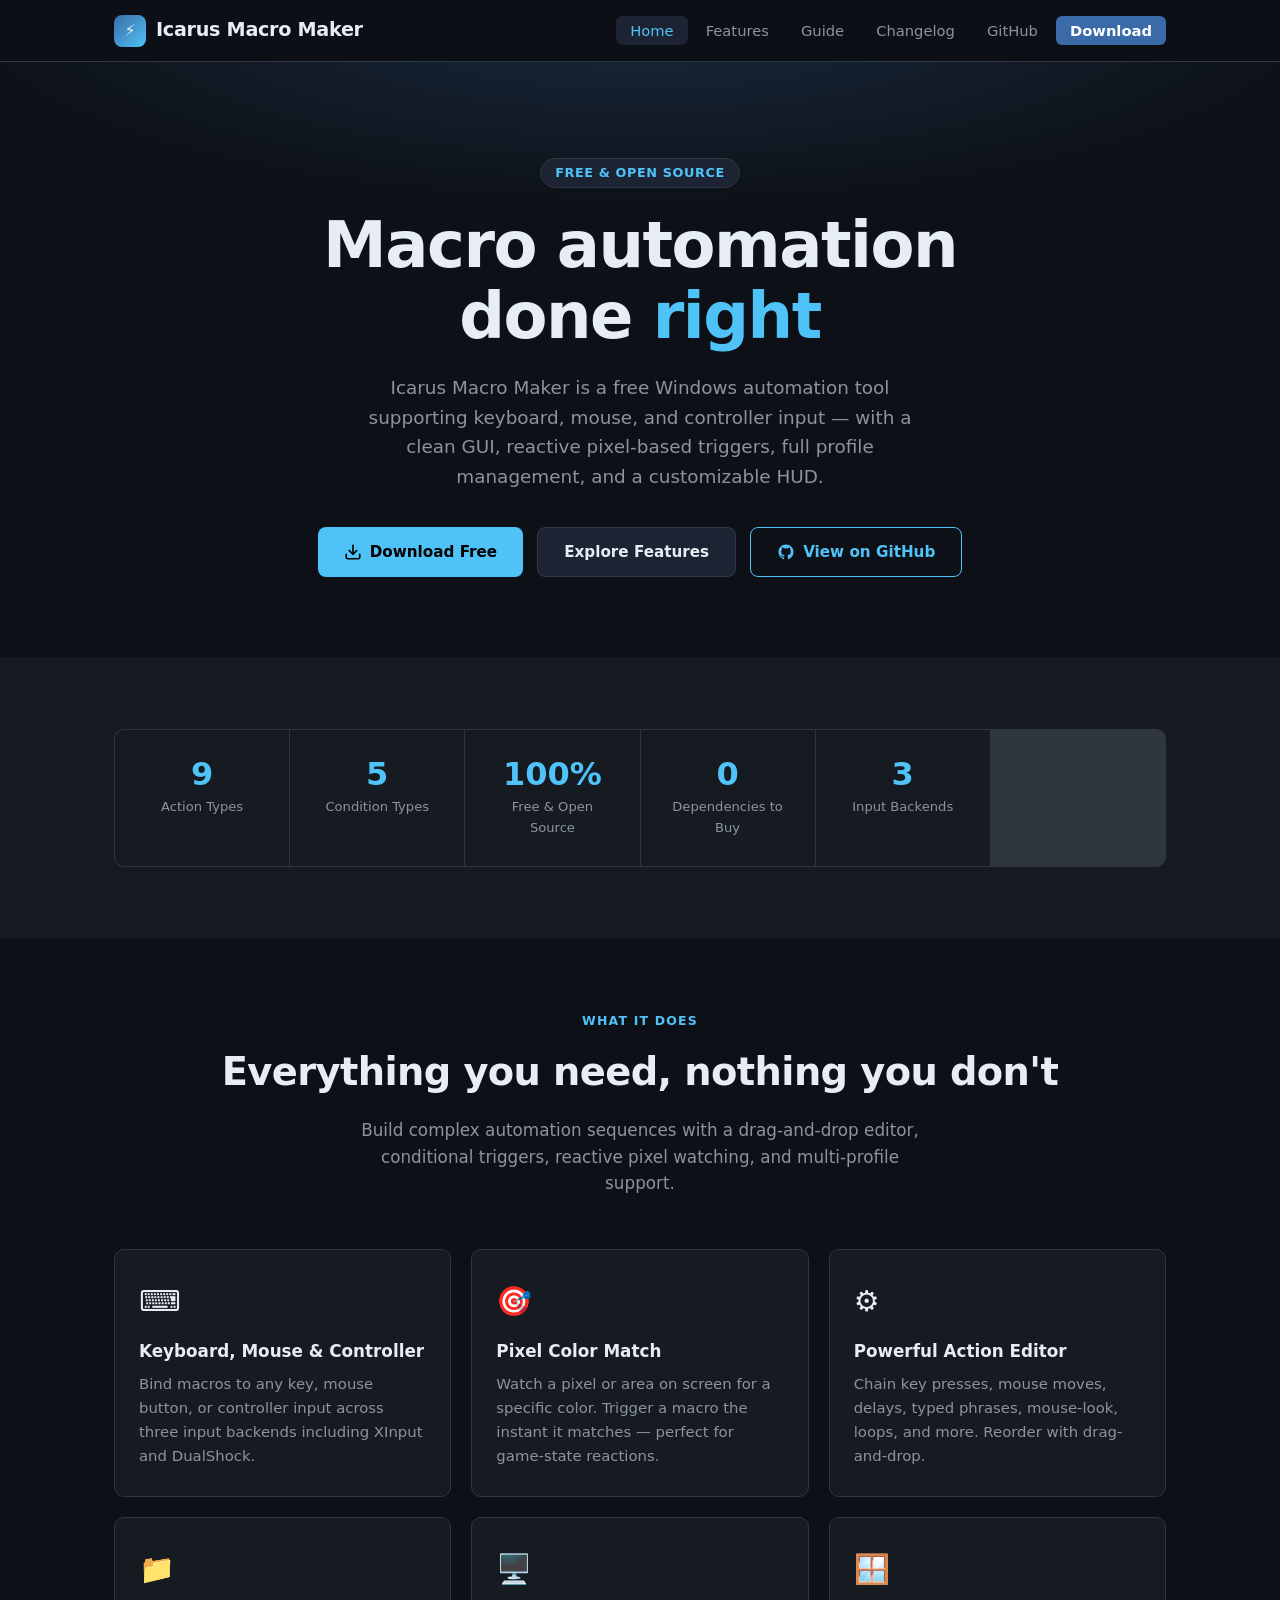
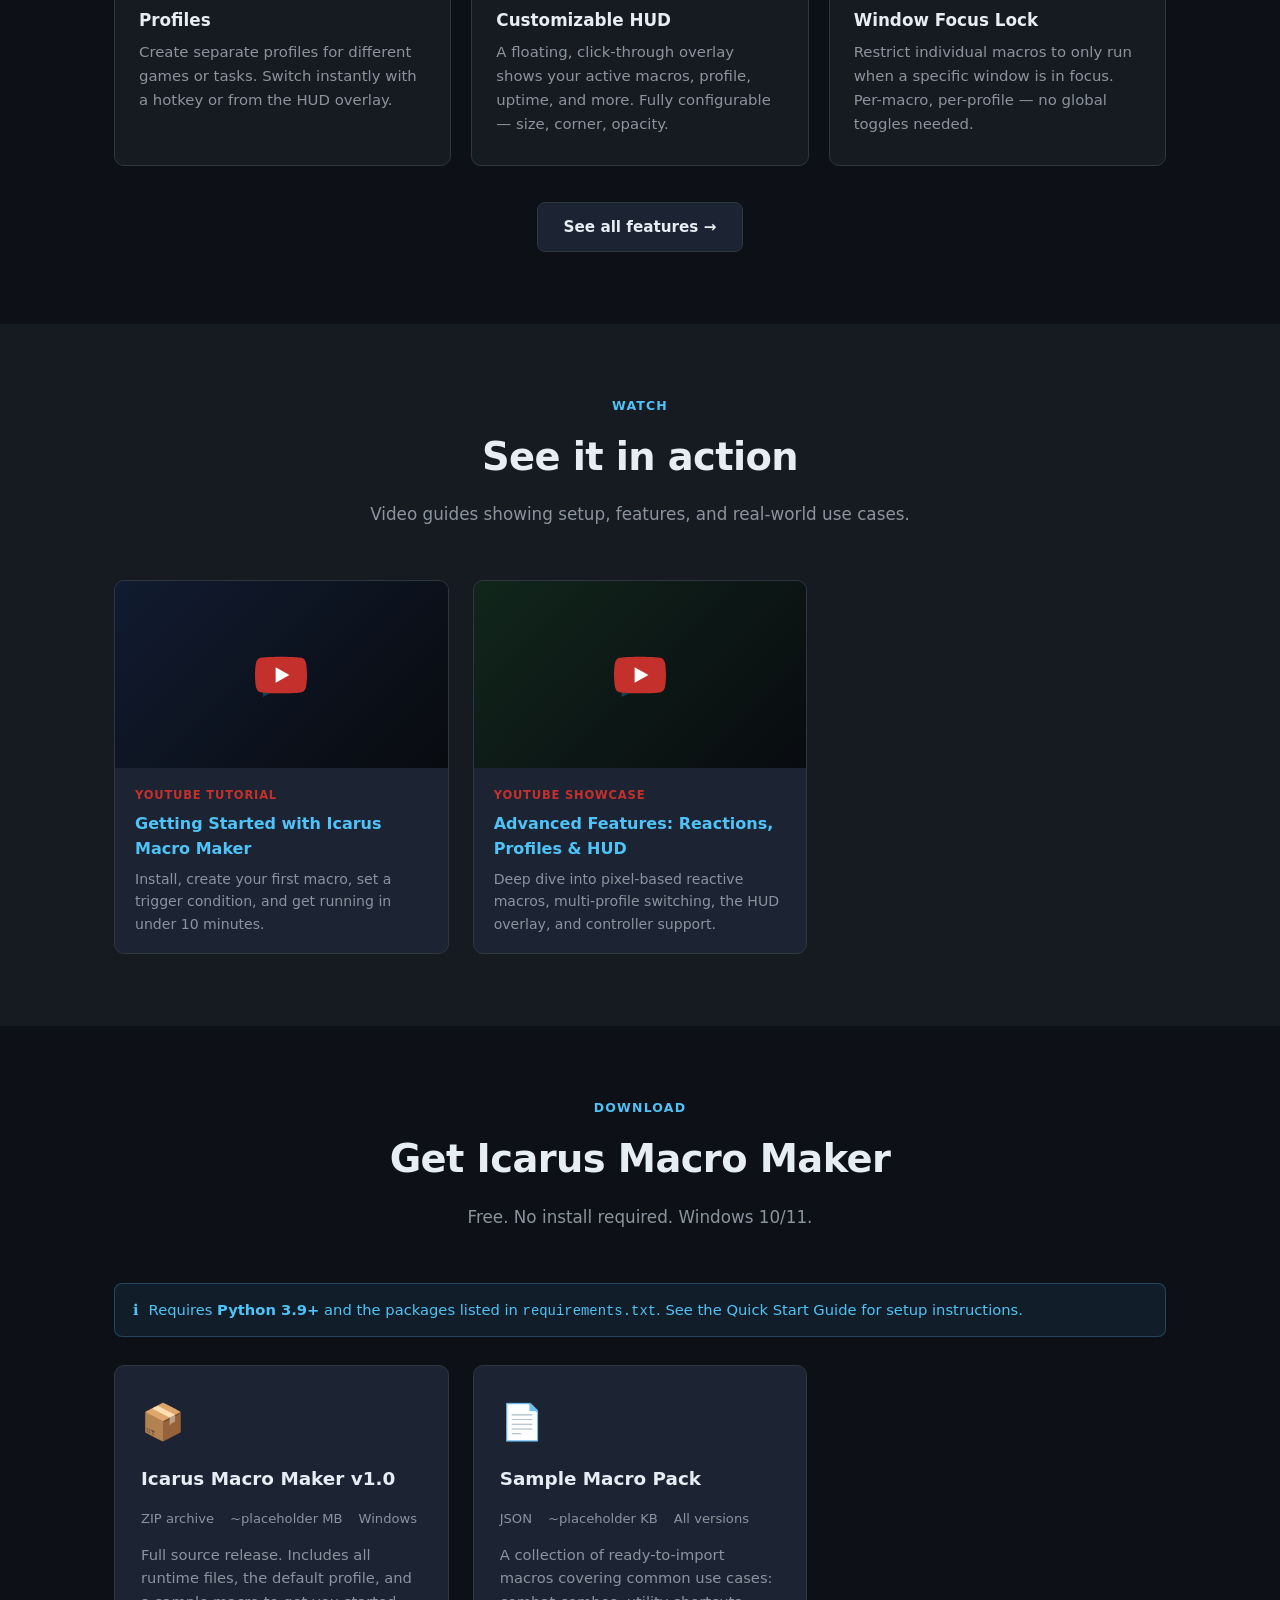
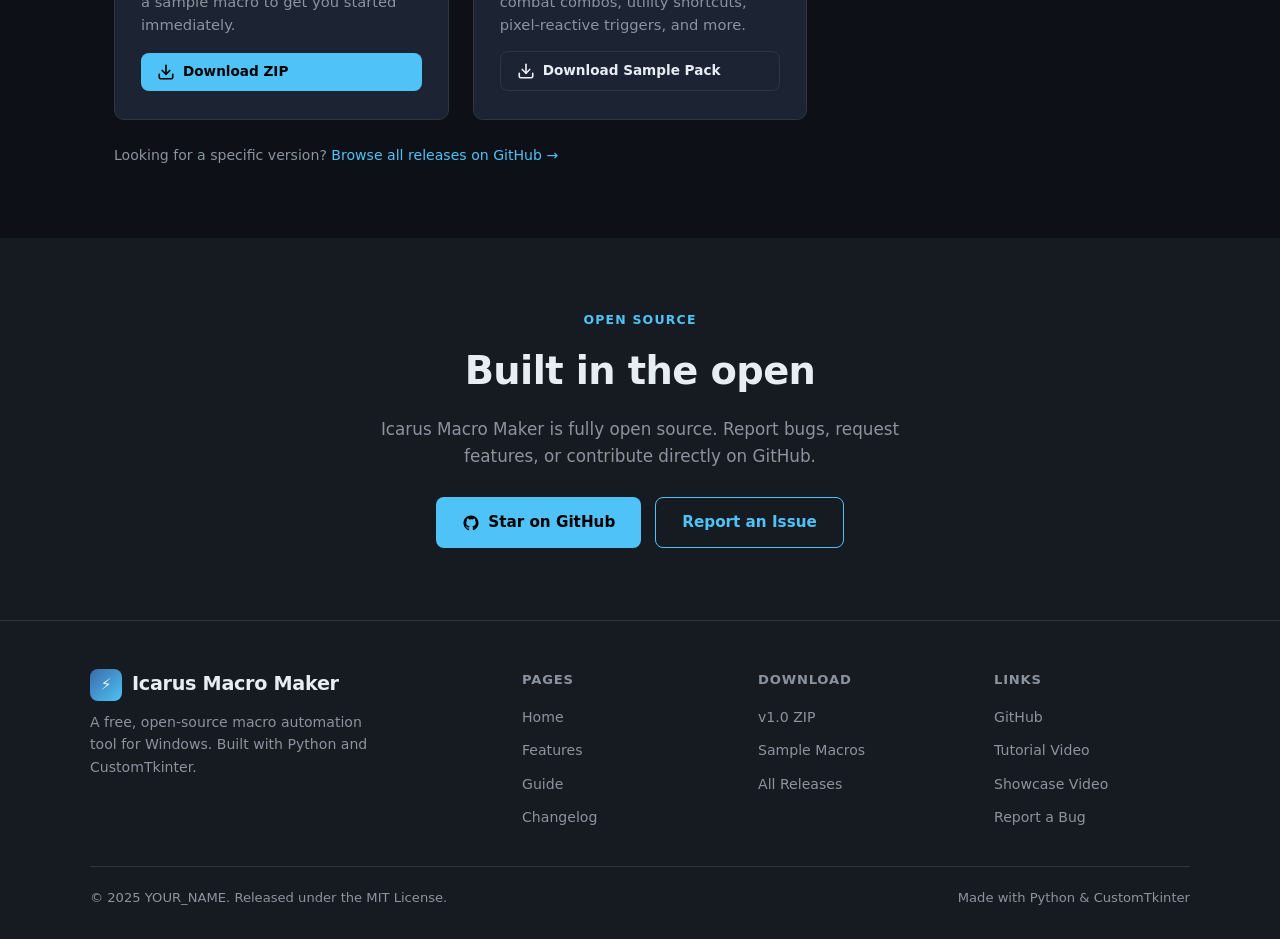
==== docs/index.html @ ae3ba270 "Add files via upload" ====
<!DOCTYPE html>
<html lang="en">
<head>
  <meta charset="UTF-8" />
  <meta name="viewport" content="width=device-width, initial-scale=1.0" />
  <meta name="description" content="Icarus Macro Maker – a powerful, free macro automation tool for keyboard, mouse, and controller input on Windows." />
  <title>Icarus Macro Maker</title>
  <link rel="stylesheet" href="css/style.css" />
  <link rel="icon" href="img/favicon.ico" type="image/x-icon" />
</head>
<body>

<!-- ── Navigation ─────────────────────────────────────────── -->
<nav class="nav" role="navigation" aria-label="Main navigation">
  <div class="nav__inner">
    <a href="index.html" class="nav__logo" aria-label="Icarus Macro Maker home">
      <div class="nav__logo-icon" aria-hidden="true">⚡</div>
      Icarus Macro Maker
    </a>
    <ul class="nav__links" role="list">
      <li><a href="index.html">Home</a></li>
      <li><a href="features.html">Features</a></li>
      <li><a href="guide.html">Guide</a></li>
      <li><a href="changelog.html">Changelog</a></li>
      <li><a href="https://github.com/YOUR_USERNAME/IcarusMacroMaker" target="_blank" rel="noopener">GitHub</a></li>
      <li><a href="#downloads" class="nav__cta">Download</a></li>
    </ul>
    <button class="nav__hamburger" aria-label="Toggle menu" aria-expanded="false">
      <span></span><span></span><span></span>
    </button>
  </div>
</nav>

<!-- ── Hero ───────────────────────────────────────────────── -->
<section class="hero" aria-labelledby="hero-title">
  <div class="container">
    <div class="hero__badge">Free &amp; Open Source</div>
    <h1 class="hero__title" id="hero-title">
      Macro automation<br>done <span>right</span>
    </h1>
    <p class="hero__sub">
      Icarus Macro Maker is a free Windows automation tool supporting keyboard,
      mouse, and controller input — with a clean GUI, reactive pixel-based
      triggers, full profile management, and a customizable HUD.
    </p>
    <div class="hero__actions">
      <a href="#downloads" class="btn btn-primary">
        <!-- download icon -->
        <svg viewBox="0 0 24 24" fill="none" stroke="currentColor" stroke-width="2.2" stroke-linecap="round" stroke-linejoin="round" aria-hidden="true"><path d="M21 15v4a2 2 0 01-2 2H5a2 2 0 01-2-2v-4"/><polyline points="7 10 12 15 17 10"/><line x1="12" y1="15" x2="12" y2="3"/></svg>
        Download Free
      </a>
      <a href="features.html" class="btn btn-secondary">Explore Features</a>
      <a href="https://github.com/YOUR_USERNAME/IcarusMacroMaker" target="_blank" rel="noopener" class="btn btn-outline">
        <!-- github icon -->
        <svg viewBox="0 0 24 24" fill="currentColor" aria-hidden="true"><path d="M12 2C6.477 2 2 6.484 2 12.017c0 4.425 2.865 8.18 6.839 9.504.5.092.682-.217.682-.483 0-.237-.008-.868-.013-1.703-2.782.605-3.369-1.343-3.369-1.343-.454-1.158-1.11-1.466-1.11-1.466-.908-.62.069-.608.069-.608 1.003.07 1.531 1.032 1.531 1.032.892 1.53 2.341 1.088 2.91.832.092-.647.35-1.088.636-1.338-2.22-.253-4.555-1.113-4.555-4.951 0-1.093.39-1.988 1.029-2.688-.103-.253-.446-1.272.098-2.65 0 0 .84-.27 2.75 1.026A9.564 9.564 0 0112 6.844a9.59 9.59 0 012.504.337c1.909-1.296 2.747-1.027 2.747-1.027.546 1.379.202 2.398.1 2.651.64.7 1.028 1.595 1.028 2.688 0 3.848-2.339 4.695-4.566 4.943.359.309.678.92.678 1.855 0 1.338-.012 2.419-.012 2.747 0 .268.18.58.688.482A10.019 10.019 0 0022 12.017C22 6.484 17.522 2 12 2z"/></svg>
        View on GitHub
      </a>
    </div>
  </div>
</section>

<!-- ── Stats bar ───────────────────────────────────────────── -->
<div class="section section--alt" aria-label="Project stats">
  <div class="container">
    <div class="stats">
      <div class="stat">
        <div class="stat__num" data-count="9" data-suffix="">9</div>
        <div class="stat__label">Action Types</div>
      </div>
      <div class="stat">
        <div class="stat__num" data-count="5" data-suffix="">5</div>
        <div class="stat__label">Condition Types</div>
      </div>
      <div class="stat">
        <div class="stat__num" data-count="100" data-suffix="%">100%</div>
        <div class="stat__label">Free &amp; Open Source</div>
      </div>
      <div class="stat">
        <div class="stat__num" data-count="0" data-suffix="">0</div>
        <div class="stat__label">Dependencies to Buy</div>
      </div>
      <div class="stat">
        <div class="stat__num" data-count="3" data-suffix="">3</div>
        <div class="stat__label">Input Backends</div>
      </div>
    </div>
  </div>
</div>

<!-- ── Feature highlights ──────────────────────────────────── -->
<section class="section" aria-labelledby="features-title">
  <div class="container">
    <div class="section__header">
      <p class="section__eyebrow">What it does</p>
      <h2 class="section__title" id="features-title">Everything you need, nothing you don't</h2>
      <p class="section__desc">
        Build complex automation sequences with a drag-and-drop editor, conditional
        triggers, reactive pixel watching, and multi-profile support.
      </p>
    </div>
    <div class="cards">
      <div class="card">
        <div class="card__icon" aria-hidden="true">⌨️</div>
        <h3 class="card__title">Keyboard, Mouse &amp; Controller</h3>
        <p class="card__body">Bind macros to any key, mouse button, or controller input across three input backends including XInput and DualShock.</p>
      </div>
      <div class="card">
        <div class="card__icon" aria-hidden="true">🎯</div>
        <h3 class="card__title">Pixel Color Match</h3>
        <p class="card__body">Watch a pixel or area on screen for a specific color. Trigger a macro the instant it matches — perfect for game-state reactions.</p>
      </div>
      <div class="card">
        <div class="card__icon" aria-hidden="true">⚙️</div>
        <h3 class="card__title">Powerful Action Editor</h3>
        <p class="card__body">Chain key presses, mouse moves, delays, typed phrases, mouse-look, loops, and more. Reorder with drag-and-drop.</p>
      </div>
      <div class="card">
        <div class="card__icon" aria-hidden="true">📁</div>
        <h3 class="card__title">Profiles</h3>
        <p class="card__body">Create separate profiles for different games or tasks. Switch instantly with a hotkey or from the HUD overlay.</p>
      </div>
      <div class="card">
        <div class="card__icon" aria-hidden="true">🖥️</div>
        <h3 class="card__title">Customizable HUD</h3>
        <p class="card__body">A floating, click-through overlay shows your active macros, profile, uptime, and more. Fully configurable — size, corner, opacity.</p>
      </div>
      <div class="card">
        <div class="card__icon" aria-hidden="true">🪟</div>
        <h3 class="card__title">Window Focus Lock</h3>
        <p class="card__body">Restrict individual macros to only run when a specific window is in focus. Per-macro, per-profile — no global toggles needed.</p>
      </div>
    </div>
    <div style="text-align:center;margin-top:36px;">
      <a href="features.html" class="btn btn-secondary">See all features →</a>
    </div>
  </div>
</section>

<!-- ── YouTube section ─────────────────────────────────────── -->
<section class="section section--alt" aria-labelledby="videos-title">
  <div class="container">
    <div class="section__header">
      <p class="section__eyebrow">Watch</p>
      <h2 class="section__title" id="videos-title">See it in action</h2>
      <p class="section__desc">Video guides showing setup, features, and real-world use cases.</p>
    </div>
    <div class="yt-grid">

      <!-- Video 1 -->
      <a href="https://www.youtube.com/watch?v=PLACEHOLDER_VIDEO_1" target="_blank" rel="noopener" class="yt-card" aria-label="Watch: Getting Started with Icarus Macro Maker on YouTube">
        <div class="yt-card__thumb">
          <!-- Replace with real thumbnail: img/yt-thumb-1.jpg -->
          <div style="width:100%;height:100%;background:linear-gradient(135deg,#1a2a4a,#0d1117);display:flex;align-items:center;justify-content:center;">
            <span style="font-size:3rem;opacity:0.4" aria-hidden="true">▶</span>
          </div>
          <div class="yt-card__play" aria-hidden="true">
            <svg viewBox="0 0 68 48" xmlns="http://www.w3.org/2000/svg"><path d="M66.52 7.74c-.78-2.93-2.49-5.41-5.42-6.19C55.79.13 34 0 34 0S12.21.13 6.9 1.55c-2.93.78-4.63 3.26-5.42 6.19C.06 13.05 0 24 0 24s.06 10.95 1.48 16.26c.78 2.93 2.49 5.41 5.42 6.19C12.21 47.87 34 48 34 48s21.79-.13 27.1-1.55c2.93-.78 4.64-3.26 5.42-6.19C67.94 34.95 68 24 68 24s-.06-10.95-1.48-16.26z" fill="#c4302b"/><path d="M45 24 27 14v20" fill="#fff"/></svg>
          </div>
        </div>
        <div class="yt-card__info">
          <div class="yt-card__label">YouTube Tutorial</div>
          <div class="yt-card__title">Getting Started with Icarus Macro Maker</div>
          <div class="yt-card__desc">Install, create your first macro, set a trigger condition, and get running in under 10 minutes.</div>
        </div>
      </a>

      <!-- Video 2 -->
      <a href="https://www.youtube.com/watch?v=PLACEHOLDER_VIDEO_2" target="_blank" rel="noopener" class="yt-card" aria-label="Watch: Advanced Features Overview on YouTube">
        <div class="yt-card__thumb">
          <div style="width:100%;height:100%;background:linear-gradient(135deg,#1a3a2a,#0d1117);display:flex;align-items:center;justify-content:center;">
            <span style="font-size:3rem;opacity:0.4" aria-hidden="true">▶</span>
          </div>
          <div class="yt-card__play" aria-hidden="true">
            <svg viewBox="0 0 68 48" xmlns="http://www.w3.org/2000/svg"><path d="M66.52 7.74c-.78-2.93-2.49-5.41-5.42-6.19C55.79.13 34 0 34 0S12.21.13 6.9 1.55c-2.93.78-4.63 3.26-5.42 6.19C.06 13.05 0 24 0 24s.06 10.95 1.48 16.26c.78 2.93 2.49 5.41 5.42 6.19C12.21 47.87 34 48 34 48s21.79-.13 27.1-1.55c2.93-.78 4.64-3.26 5.42-6.19C67.94 34.95 68 24 68 24s-.06-10.95-1.48-16.26z" fill="#c4302b"/><path d="M45 24 27 14v20" fill="#fff"/></svg>
          </div>
        </div>
        <div class="yt-card__info">
          <div class="yt-card__label">YouTube Showcase</div>
          <div class="yt-card__title">Advanced Features: Reactions, Profiles &amp; HUD</div>
          <div class="yt-card__desc">Deep dive into pixel-based reactive macros, multi-profile switching, the HUD overlay, and controller support.</div>
        </div>
      </a>

    </div>
  </div>
</section>

<!-- ── Downloads ───────────────────────────────────────────── -->
<section class="section" id="downloads" aria-labelledby="downloads-title">
  <div class="container">
    <div class="section__header">
      <p class="section__eyebrow">Download</p>
      <h2 class="section__title" id="downloads-title">Get Icarus Macro Maker</h2>
      <p class="section__desc">Free. No install required. Windows 10/11.</p>
    </div>

    <div class="alert alert--info" role="note">
      <span aria-hidden="true">ℹ️</span>
      <span>Requires <strong>Python 3.9+</strong> and the packages listed in <code>requirements.txt</code>.
      See the <a href="guide.html">Quick Start Guide</a> for setup instructions.</span>
    </div>

    <div class="download-grid" style="margin-top:28px;">

      <!-- Download 1 -->
      <div class="dl-card">
        <div class="dl-card__icon" aria-hidden="true">📦</div>
        <div class="dl-card__name">Icarus Macro Maker v1.0</div>
        <div class="dl-card__meta">
          <span>ZIP archive</span>
          <span>~placeholder MB</span>
          <span>Windows</span>
        </div>
        <p class="dl-card__desc">
          Full source release. Includes all runtime files, the default profile,
          and a sample macro to get you started immediately.
        </p>
        <a href="releases/IcarusMacroMaker_v1.0.zip" class="btn btn-primary btn-sm" download>
          <svg viewBox="0 0 24 24" fill="none" stroke="currentColor" stroke-width="2.2" stroke-linecap="round" stroke-linejoin="round" aria-hidden="true"><path d="M21 15v4a2 2 0 01-2 2H5a2 2 0 01-2-2v-4"/><polyline points="7 10 12 15 17 10"/><line x1="12" y1="15" x2="12" y2="3"/></svg>
          Download ZIP
        </a>
      </div>

      <!-- Download 2 -->
      <div class="dl-card">
        <div class="dl-card__icon" aria-hidden="true">📄</div>
        <div class="dl-card__name">Sample Macro Pack</div>
        <div class="dl-card__meta">
          <span>JSON</span>
          <span>~placeholder KB</span>
          <span>All versions</span>
        </div>
        <p class="dl-card__desc">
          A collection of ready-to-import macros covering common use cases:
          combat combos, utility shortcuts, pixel-reactive triggers, and more.
        </p>
        <a href="releases/IcarusMacroMaker_SampleMacros.json" class="btn btn-secondary btn-sm" download>
          <svg viewBox="0 0 24 24" fill="none" stroke="currentColor" stroke-width="2.2" stroke-linecap="round" stroke-linejoin="round" aria-hidden="true"><path d="M21 15v4a2 2 0 01-2 2H5a2 2 0 01-2-2v-4"/><polyline points="7 10 12 15 17 10"/><line x1="12" y1="15" x2="12" y2="3"/></svg>
          Download Sample Pack
        </a>
      </div>

    </div>

    <p class="text-muted mt-md" style="font-size:0.88rem;">
      Looking for a specific version?
      <a href="https://github.com/YOUR_USERNAME/IcarusMacroMaker/releases" target="_blank" rel="noopener">Browse all releases on GitHub →</a>
    </p>
  </div>
</section>

<!-- ── CTA / GitHub ─────────────────────────────────────────── -->
<section class="section section--alt" aria-labelledby="github-cta-title">
  <div class="container" style="text-align:center;">
    <p class="section__eyebrow">Open Source</p>
    <h2 class="section__title" id="github-cta-title">Built in the open</h2>
    <p class="section__desc" style="margin-bottom:28px;">
      Icarus Macro Maker is fully open source. Report bugs, request features,
      or contribute directly on GitHub.
    </p>
    <div style="display:flex;gap:14px;justify-content:center;flex-wrap:wrap;">
      <a href="https://github.com/YOUR_USERNAME/IcarusMacroMaker" target="_blank" rel="noopener" class="btn btn-primary">
        <svg viewBox="0 0 24 24" fill="currentColor" aria-hidden="true"><path d="M12 2C6.477 2 2 6.484 2 12.017c0 4.425 2.865 8.18 6.839 9.504.5.092.682-.217.682-.483 0-.237-.008-.868-.013-1.703-2.782.605-3.369-1.343-3.369-1.343-.454-1.158-1.11-1.466-1.11-1.466-.908-.62.069-.608.069-.608 1.003.07 1.531 1.032 1.531 1.032.892 1.53 2.341 1.088 2.91.832.092-.647.35-1.088.636-1.338-2.22-.253-4.555-1.113-4.555-4.951 0-1.093.39-1.988 1.029-2.688-.103-.253-.446-1.272.098-2.65 0 0 .84-.27 2.75 1.026A9.564 9.564 0 0112 6.844a9.59 9.59 0 012.504.337c1.909-1.296 2.747-1.027 2.747-1.027.546 1.379.202 2.398.1 2.651.64.7 1.028 1.595 1.028 2.688 0 3.848-2.339 4.695-4.566 4.943.359.309.678.92.678 1.855 0 1.338-.012 2.419-.012 2.747 0 .268.18.58.688.482A10.019 10.019 0 0022 12.017C22 6.484 17.522 2 12 2z"/></svg>
        Star on GitHub
      </a>
      <a href="https://github.com/YOUR_USERNAME/IcarusMacroMaker/issues" target="_blank" rel="noopener" class="btn btn-outline">Report an Issue</a>
    </div>
  </div>
</section>

<!-- ── Footer ──────────────────────────────────────────────── -->
<footer class="footer" role="contentinfo">
  <div class="footer__inner">
    <div class="footer__brand">
      <div class="nav__logo">
        <div class="nav__logo-icon" aria-hidden="true">⚡</div>
        Icarus Macro Maker
      </div>
      <p>A free, open-source macro automation tool for Windows. Built with Python and CustomTkinter.</p>
    </div>
    <div>
      <div class="footer__col-title">Pages</div>
      <ul class="footer__links">
        <li><a href="index.html">Home</a></li>
        <li><a href="features.html">Features</a></li>
        <li><a href="guide.html">Guide</a></li>
        <li><a href="changelog.html">Changelog</a></li>
      </ul>
    </div>
    <div>
      <div class="footer__col-title">Download</div>
      <ul class="footer__links">
        <li><a href="releases/IcarusMacroMaker_v1.0.zip" download>v1.0 ZIP</a></li>
        <li><a href="releases/IcarusMacroMaker_SampleMacros.json" download>Sample Macros</a></li>
        <li><a href="https://github.com/YOUR_USERNAME/IcarusMacroMaker/releases" target="_blank" rel="noopener">All Releases</a></li>
      </ul>
    </div>
    <div>
      <div class="footer__col-title">Links</div>
      <ul class="footer__links">
        <li><a href="https://github.com/YOUR_USERNAME/IcarusMacroMaker" target="_blank" rel="noopener">GitHub</a></li>
        <li><a href="https://www.youtube.com/watch?v=PLACEHOLDER_VIDEO_1" target="_blank" rel="noopener">Tutorial Video</a></li>
        <li><a href="https://www.youtube.com/watch?v=PLACEHOLDER_VIDEO_2" target="_blank" rel="noopener">Showcase Video</a></li>
        <li><a href="https://github.com/YOUR_USERNAME/IcarusMacroMaker/issues" target="_blank" rel="noopener">Report a Bug</a></li>
      </ul>
    </div>
  </div>
  <div class="footer__bottom">
    <span>© 2025 YOUR_NAME. Released under the MIT License.</span>
    <span>Made with Python &amp; CustomTkinter</span>
  </div>
</footer>

<script src="js/main.js"></script>
</body>
</html>
---- docs/css/style.css ----
/* ============================================================
   Icarus Macro Maker – GitHub Pages stylesheet
   Dark theme, no framework dependencies
   ============================================================ */

/* ── Reset & base ─────────────────────────────────────────── */
*, *::before, *::after { box-sizing: border-box; margin: 0; padding: 0; }

:root {
  --bg:          #0d1117;
  --bg2:         #161b22;
  --bg3:         #1c2333;
  --border:      #30363d;
  --accent:      #4FC3F7;
  --accent2:     #3A6BA8;
  --accent-glow: rgba(79,195,247,0.18);
  --text:        #e6edf3;
  --text-muted:  #8b949e;
  --red:         #AA0000;
  --red-hover:   #cc2222;
  --green:       #2ea043;
  --radius:      10px;
  --nav-h:       62px;
  --max-w:       1100px;
  --transition:  0.2s ease;
}

html { scroll-behavior: smooth; font-size: 16px; }

body {
  background: var(--bg);
  color: var(--text);
  font-family: "Segoe UI", system-ui, -apple-system, sans-serif;
  line-height: 1.6;
  min-height: 100vh;
}

a { color: var(--accent); text-decoration: none; }
a:hover { text-decoration: underline; }

img { max-width: 100%; display: block; }

ul { list-style: none; }

/* ── Utility ──────────────────────────────────────────────── */
.container { max-width: var(--max-w); margin: 0 auto; padding: 0 24px; }
.text-muted { color: var(--text-muted); }
.text-accent { color: var(--accent); }
.mt-sm { margin-top: 8px; }
.mt-md { margin-top: 24px; }
.mt-lg { margin-top: 48px; }
.mb-md { margin-bottom: 24px; }

/* ── Navigation ───────────────────────────────────────────── */
.nav {
  position: sticky;
  top: 0;
  z-index: 100;
  height: var(--nav-h);
  background: rgba(13,17,23,0.92);
  backdrop-filter: blur(12px);
  border-bottom: 1px solid var(--border);
  display: flex;
  align-items: center;
}

.nav__inner {
  display: flex;
  align-items: center;
  justify-content: space-between;
  width: 100%;
  max-width: var(--max-w);
  margin: 0 auto;
  padding: 0 24px;
}

.nav__logo {
  font-size: 1.2rem;
  font-weight: 700;
  color: var(--text);
  letter-spacing: -0.3px;
  display: flex;
  align-items: center;
  gap: 10px;
}

.nav__logo-icon {
  width: 32px;
  height: 32px;
  background: linear-gradient(135deg, var(--accent2), var(--accent));
  border-radius: 8px;
  display: flex;
  align-items: center;
  justify-content: center;
  font-size: 1rem;
}

.nav__links {
  display: flex;
  align-items: center;
  gap: 4px;
}

.nav__links a {
  color: var(--text-muted);
  padding: 6px 14px;
  border-radius: 6px;
  font-size: 0.92rem;
  transition: color var(--transition), background var(--transition);
}

.nav__links a:hover,
.nav__links a.active {
  color: var(--text);
  background: var(--bg3);
  text-decoration: none;
}

.nav__links a.active { color: var(--accent); }

.nav__cta {
  background: var(--accent2);
  color: #fff !important;
  padding: 7px 18px;
  border-radius: 6px;
  font-weight: 600;
  font-size: 0.88rem;
  transition: background var(--transition);
}

.nav__cta:hover {
  background: var(--accent) !important;
  color: #000 !important;
  text-decoration: none !important;
}

/* hamburger (mobile) */
.nav__hamburger {
  display: none;
  flex-direction: column;
  gap: 5px;
  cursor: pointer;
  padding: 4px;
}
.nav__hamburger span {
  width: 24px; height: 2px;
  background: var(--text-muted);
  border-radius: 2px;
  transition: var(--transition);
}

/* ── Hero ─────────────────────────────────────────────────── */
.hero {
  padding: 96px 24px 80px;
  text-align: center;
  background: radial-gradient(ellipse 80% 50% at 50% -10%, rgba(58,107,168,0.28) 0%, transparent 70%);
}

.hero__badge {
  display: inline-block;
  background: var(--bg3);
  border: 1px solid var(--border);
  color: var(--accent);
  font-size: 0.8rem;
  font-weight: 600;
  letter-spacing: 0.6px;
  text-transform: uppercase;
  padding: 4px 14px;
  border-radius: 20px;
  margin-bottom: 22px;
}

.hero__title {
  font-size: clamp(2.4rem, 6vw, 4rem);
  font-weight: 800;
  letter-spacing: -1.5px;
  line-height: 1.1;
  margin-bottom: 22px;
}

.hero__title span { color: var(--accent); }

.hero__sub {
  font-size: 1.15rem;
  color: var(--text-muted);
  max-width: 580px;
  margin: 0 auto 36px;
}

.hero__actions {
  display: flex;
  justify-content: center;
  gap: 14px;
  flex-wrap: wrap;
}

/* ── Buttons ──────────────────────────────────────────────── */
.btn {
  display: inline-flex;
  align-items: center;
  gap: 8px;
  padding: 12px 26px;
  border-radius: 8px;
  font-size: 0.95rem;
  font-weight: 600;
  cursor: pointer;
  border: none;
  transition: all var(--transition);
  text-decoration: none !important;
}

.btn-primary {
  background: var(--accent);
  color: #000;
}
.btn-primary:hover { background: #81d4fa; transform: translateY(-1px); }

.btn-secondary {
  background: var(--bg3);
  color: var(--text);
  border: 1px solid var(--border);
}
.btn-secondary:hover { background: #21262d; border-color: var(--accent); }

.btn-outline {
  background: transparent;
  color: var(--accent);
  border: 1px solid var(--accent);
}
.btn-outline:hover { background: var(--accent-glow); }

.btn-red {
  background: var(--red);
  color: #fff;
}
.btn-red:hover { background: var(--red-hover); }

.btn-yt {
  background: #c4302b;
  color: #fff;
}
.btn-yt:hover { background: #e03025; transform: translateY(-1px); }

.btn-sm { padding: 8px 16px; font-size: 0.85rem; }

.btn svg, .btn .icon { width: 18px; height: 18px; flex-shrink: 0; }

/* ── Section ──────────────────────────────────────────────── */
.section { padding: 72px 0; }
.section--alt { background: var(--bg2); }

.section__header {
  text-align: center;
  margin-bottom: 52px;
}

.section__eyebrow {
  font-size: 0.78rem;
  font-weight: 700;
  letter-spacing: 1.2px;
  text-transform: uppercase;
  color: var(--accent);
  margin-bottom: 10px;
}

.section__title {
  font-size: clamp(1.6rem, 3.5vw, 2.4rem);
  font-weight: 700;
  letter-spacing: -0.6px;
  margin-bottom: 14px;
}

.section__desc {
  color: var(--text-muted);
  font-size: 1.05rem;
  max-width: 560px;
  margin: 0 auto;
}

/* ── Cards grid ───────────────────────────────────────────── */
.cards {
  display: grid;
  grid-template-columns: repeat(auto-fill, minmax(280px, 1fr));
  gap: 20px;
}

.card {
  background: var(--bg2);
  border: 1px solid var(--border);
  border-radius: var(--radius);
  padding: 28px 24px;
  transition: border-color var(--transition), transform var(--transition);
}

.card:hover {
  border-color: var(--accent2);
  transform: translateY(-2px);
}

.section--alt .card { background: var(--bg3); }

.card__icon {
  font-size: 1.8rem;
  margin-bottom: 14px;
}

.card__title {
  font-size: 1.05rem;
  font-weight: 700;
  margin-bottom: 8px;
}

.card__body {
  font-size: 0.93rem;
  color: var(--text-muted);
  line-height: 1.6;
}

/* ── Download cards ───────────────────────────────────────── */
.download-grid {
  display: grid;
  grid-template-columns: repeat(auto-fill, minmax(320px, 1fr));
  gap: 24px;
}

.dl-card {
  background: var(--bg3);
  border: 1px solid var(--border);
  border-radius: var(--radius);
  padding: 28px 26px;
  display: flex;
  flex-direction: column;
  gap: 14px;
  transition: border-color var(--transition);
}

.dl-card:hover { border-color: var(--accent); }

.dl-card__icon { font-size: 2.2rem; }

.dl-card__name {
  font-size: 1.15rem;
  font-weight: 700;
}

.dl-card__meta {
  font-size: 0.82rem;
  color: var(--text-muted);
  display: flex;
  gap: 16px;
}

.dl-card__desc {
  font-size: 0.92rem;
  color: var(--text-muted);
  flex: 1;
}

/* ── YouTube grid ─────────────────────────────────────────── */
.yt-grid {
  display: grid;
  grid-template-columns: repeat(auto-fill, minmax(320px, 1fr));
  gap: 24px;
}

.yt-card {
  background: var(--bg3);
  border: 1px solid var(--border);
  border-radius: var(--radius);
  overflow: hidden;
  transition: border-color var(--transition), transform var(--transition);
}

.yt-card:hover { border-color: #c4302b; transform: translateY(-2px); }

.yt-card__thumb {
  position: relative;
  background: #111;
  aspect-ratio: 16/9;
  display: flex;
  align-items: center;
  justify-content: center;
  overflow: hidden;
}

.yt-card__thumb img {
  width: 100%;
  height: 100%;
  object-fit: cover;
}

.yt-card__play {
  position: absolute;
  inset: 0;
  display: flex;
  align-items: center;
  justify-content: center;
  background: rgba(0,0,0,0.35);
  transition: background var(--transition);
}

.yt-card:hover .yt-card__play { background: rgba(0,0,0,0.15); }

.yt-card__play svg {
  width: 52px; height: 52px;
  fill: #fff;
  drop-shadow: 0 2px 8px rgba(0,0,0,0.5);
}

.yt-card__info { padding: 18px 20px; }
.yt-card__label {
  font-size: 0.72rem;
  font-weight: 700;
  letter-spacing: 0.8px;
  text-transform: uppercase;
  color: #c4302b;
  margin-bottom: 6px;
}
.yt-card__title {
  font-size: 1rem;
  font-weight: 600;
  margin-bottom: 6px;
}
.yt-card__desc { font-size: 0.88rem; color: var(--text-muted); }

/* ── Feature list ─────────────────────────────────────────── */
.feature-list {
  display: flex;
  flex-direction: column;
  gap: 48px;
}

.feature-block {
  display: grid;
  grid-template-columns: 1fr 1fr;
  gap: 48px;
  align-items: start;
}

.feature-block--flip { direction: rtl; }
.feature-block--flip > * { direction: ltr; }

.feature-block__icon {
  font-size: 3rem;
  margin-bottom: 12px;
}

.feature-block__title {
  font-size: 1.45rem;
  font-weight: 700;
  margin-bottom: 10px;
}

.feature-block__body {
  color: var(--text-muted);
  font-size: 0.97rem;
  line-height: 1.75;
  margin-bottom: 16px;
}

.feature-block__panel {
  background: var(--bg3);
  border: 1px solid var(--border);
  border-radius: var(--radius);
  padding: 22px 24px;
}

.feature-tag-list {
  display: flex;
  flex-wrap: wrap;
  gap: 8px;
  margin-top: 12px;
}

.tag {
  background: var(--bg3);
  border: 1px solid var(--border);
  color: var(--text-muted);
  font-size: 0.8rem;
  padding: 3px 10px;
  border-radius: 20px;
}

.tag--accent {
  border-color: var(--accent2);
  color: var(--accent);
  background: var(--accent-glow);
}

/* ── Checklist ────────────────────────────────────────────── */
.checklist { display: flex; flex-direction: column; gap: 10px; }
.checklist li {
  display: flex;
  align-items: flex-start;
  gap: 10px;
  font-size: 0.93rem;
  color: var(--text-muted);
}
.checklist li::before {
  content: "✓";
  color: var(--accent);
  font-weight: 700;
  flex-shrink: 0;
  margin-top: 1px;
}

/* ── Guide steps ──────────────────────────────────────────── */
.steps { display: flex; flex-direction: column; gap: 28px; }

.step {
  display: flex;
  gap: 20px;
  align-items: flex-start;
}

.step__num {
  width: 38px;
  height: 38px;
  border-radius: 50%;
  background: var(--accent2);
  color: #fff;
  font-size: 0.95rem;
  font-weight: 700;
  display: flex;
  align-items: center;
  justify-content: center;
  flex-shrink: 0;
}

.step__body { flex: 1; }

.step__title {
  font-size: 1.05rem;
  font-weight: 700;
  margin-bottom: 5px;
}

.step__desc {
  font-size: 0.92rem;
  color: var(--text-muted);
  line-height: 1.65;
}

.step__code {
  margin-top: 10px;
  background: var(--bg);
  border: 1px solid var(--border);
  border-radius: 6px;
  padding: 12px 16px;
  font-family: "Cascadia Code", "Fira Code", monospace;
  font-size: 0.85rem;
  color: var(--accent);
  overflow-x: auto;
}

/* ── Code blocks ──────────────────────────────────────────── */
pre, code {
  font-family: "Cascadia Code", "Fira Code", "Consolas", monospace;
  font-size: 0.87rem;
}

pre {
  background: var(--bg);
  border: 1px solid var(--border);
  border-radius: 8px;
  padding: 18px 20px;
  overflow-x: auto;
  color: #79c0ff;
  line-height: 1.65;
}

/* ── Changelog ────────────────────────────────────────────── */
.changelog { display: flex; flex-direction: column; gap: 40px; }

.cl-version {
  background: var(--bg2);
  border: 1px solid var(--border);
  border-radius: var(--radius);
  overflow: hidden;
}

.cl-version__header {
  display: flex;
  align-items: center;
  gap: 16px;
  padding: 18px 24px;
  background: var(--bg3);
  border-bottom: 1px solid var(--border);
}

.cl-version__tag {
  font-size: 1.15rem;
  font-weight: 700;
  font-family: monospace;
  color: var(--accent);
}

.cl-version__date {
  font-size: 0.83rem;
  color: var(--text-muted);
}

.badge {
  font-size: 0.72rem;
  font-weight: 700;
  letter-spacing: 0.5px;
  text-transform: uppercase;
  padding: 3px 10px;
  border-radius: 20px;
}

.badge--latest { background: var(--green); color: #fff; }
.badge--beta   { background: #9e6a03; color: #fff; }
.badge--old    { background: var(--bg); color: var(--text-muted); border: 1px solid var(--border); }

.cl-version__body { padding: 20px 24px; }

.cl-group { margin-bottom: 18px; }
.cl-group:last-child { margin-bottom: 0; }

.cl-group__label {
  font-size: 0.78rem;
  font-weight: 700;
  letter-spacing: 0.8px;
  text-transform: uppercase;
  color: var(--text-muted);
  margin-bottom: 8px;
}

.cl-group__items { display: flex; flex-direction: column; gap: 5px; }

.cl-item {
  font-size: 0.92rem;
  color: var(--text-muted);
  padding-left: 14px;
  position: relative;
  line-height: 1.5;
}

.cl-item::before {
  content: "–";
  position: absolute;
  left: 0;
  color: var(--accent);
}

/* ── Stats bar ────────────────────────────────────────────── */
.stats {
  display: grid;
  grid-template-columns: repeat(auto-fill, minmax(160px, 1fr));
  gap: 1px;
  background: var(--border);
  border: 1px solid var(--border);
  border-radius: var(--radius);
  overflow: hidden;
}

.stat {
  background: var(--bg2);
  padding: 28px 24px;
  text-align: center;
}

.stat__num {
  font-size: 2rem;
  font-weight: 800;
  color: var(--accent);
  line-height: 1;
  margin-bottom: 6px;
}

.stat__label {
  font-size: 0.82rem;
  color: var(--text-muted);
}

/* ── Footer ───────────────────────────────────────────────── */
.footer {
  border-top: 1px solid var(--border);
  background: var(--bg2);
  padding: 48px 24px 32px;
}

.footer__inner {
  max-width: var(--max-w);
  margin: 0 auto;
  display: grid;
  grid-template-columns: 2fr 1fr 1fr 1fr;
  gap: 40px;
}

.footer__brand p {
  color: var(--text-muted);
  font-size: 0.88rem;
  margin-top: 10px;
  max-width: 280px;
}

.footer__col-title {
  font-size: 0.82rem;
  font-weight: 700;
  letter-spacing: 0.8px;
  text-transform: uppercase;
  color: var(--text-muted);
  margin-bottom: 14px;
}

.footer__links { display: flex; flex-direction: column; gap: 8px; }
.footer__links a {
  font-size: 0.88rem;
  color: var(--text-muted);
  transition: color var(--transition);
}
.footer__links a:hover { color: var(--text); text-decoration: none; }

.footer__bottom {
  max-width: var(--max-w);
  margin: 36px auto 0;
  padding-top: 20px;
  border-top: 1px solid var(--border);
  display: flex;
  justify-content: space-between;
  align-items: center;
  flex-wrap: wrap;
  gap: 12px;
  font-size: 0.82rem;
  color: var(--text-muted);
}

/* ── Alert / info box ─────────────────────────────────────── */
.alert {
  border-radius: 8px;
  padding: 14px 18px;
  font-size: 0.92rem;
  line-height: 1.6;
  margin: 16px 0;
  display: flex;
  gap: 10px;
  align-items: flex-start;
}

.alert--info {
  background: rgba(79,195,247,0.08);
  border: 1px solid rgba(79,195,247,0.25);
  color: var(--accent);
}

.alert--warn {
  background: rgba(210,153,34,0.08);
  border: 1px solid rgba(210,153,34,0.3);
  color: #d2991a;
}

/* ── Page header (inner pages) ────────────────────────────── */
.page-header {
  background: var(--bg2);
  border-bottom: 1px solid var(--border);
  padding: 56px 24px 48px;
  text-align: center;
}

.page-header__title {
  font-size: clamp(1.8rem, 4vw, 2.8rem);
  font-weight: 800;
  letter-spacing: -0.8px;
  margin-bottom: 12px;
}

.page-header__desc {
  color: var(--text-muted);
  font-size: 1.05rem;
  max-width: 540px;
  margin: 0 auto;
}

/* ── Divider ──────────────────────────────────────────────── */
.divider {
  border: none;
  border-top: 1px solid var(--border);
  margin: 48px 0;
}

/* ── Responsive ───────────────────────────────────────────── */
@media (max-width: 900px) {
  .footer__inner { grid-template-columns: 1fr 1fr; }
  .feature-block { grid-template-columns: 1fr; gap: 24px; }
  .feature-block--flip { direction: ltr; }
}

@media (max-width: 640px) {
  .nav__links { display: none; flex-direction: column; position: absolute; top: var(--nav-h); left: 0; right: 0; background: var(--bg2); border-bottom: 1px solid var(--border); padding: 12px 16px; gap: 2px; }
  .nav__links.open { display: flex; }
  .nav__hamburger { display: flex; }
  .hero { padding: 64px 20px 56px; }
  .footer__inner { grid-template-columns: 1fr; gap: 28px; }
  .stats { grid-template-columns: 1fr 1fr; }
  .section { padding: 48px 0; }
}
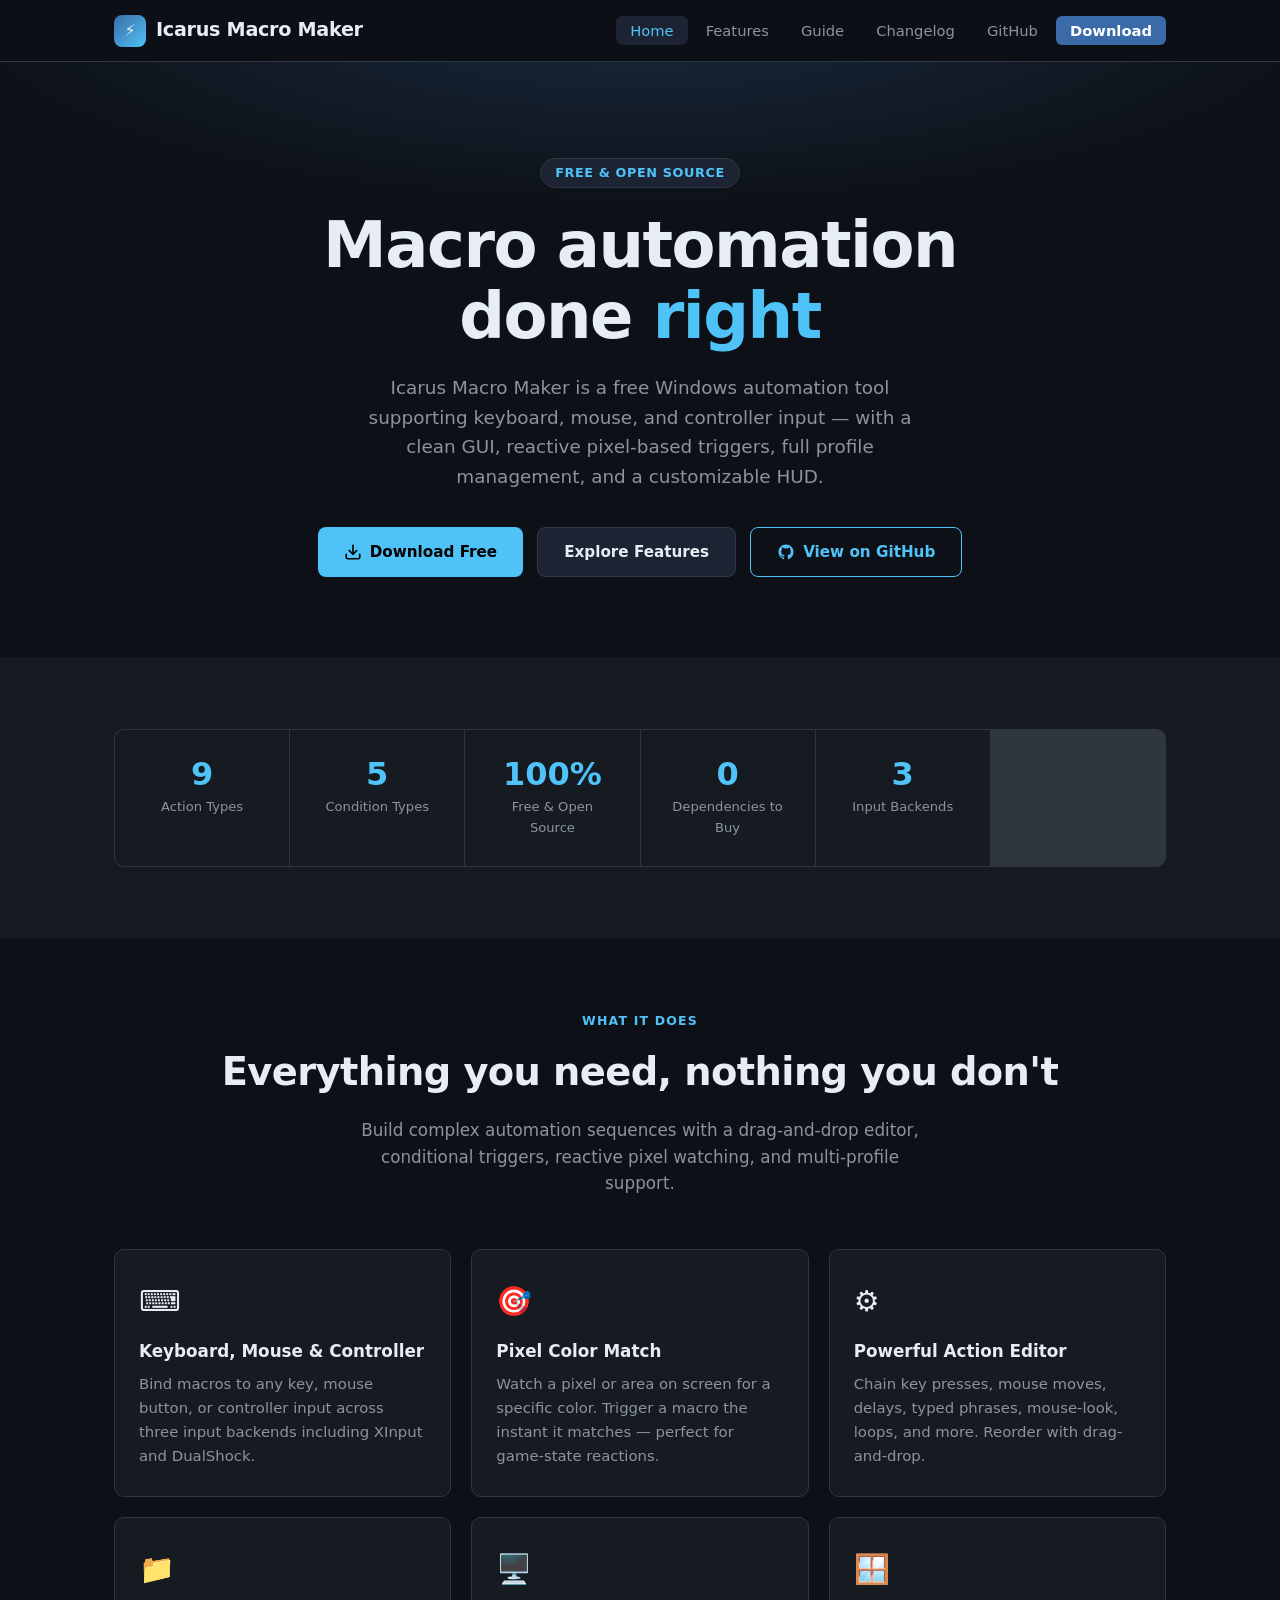
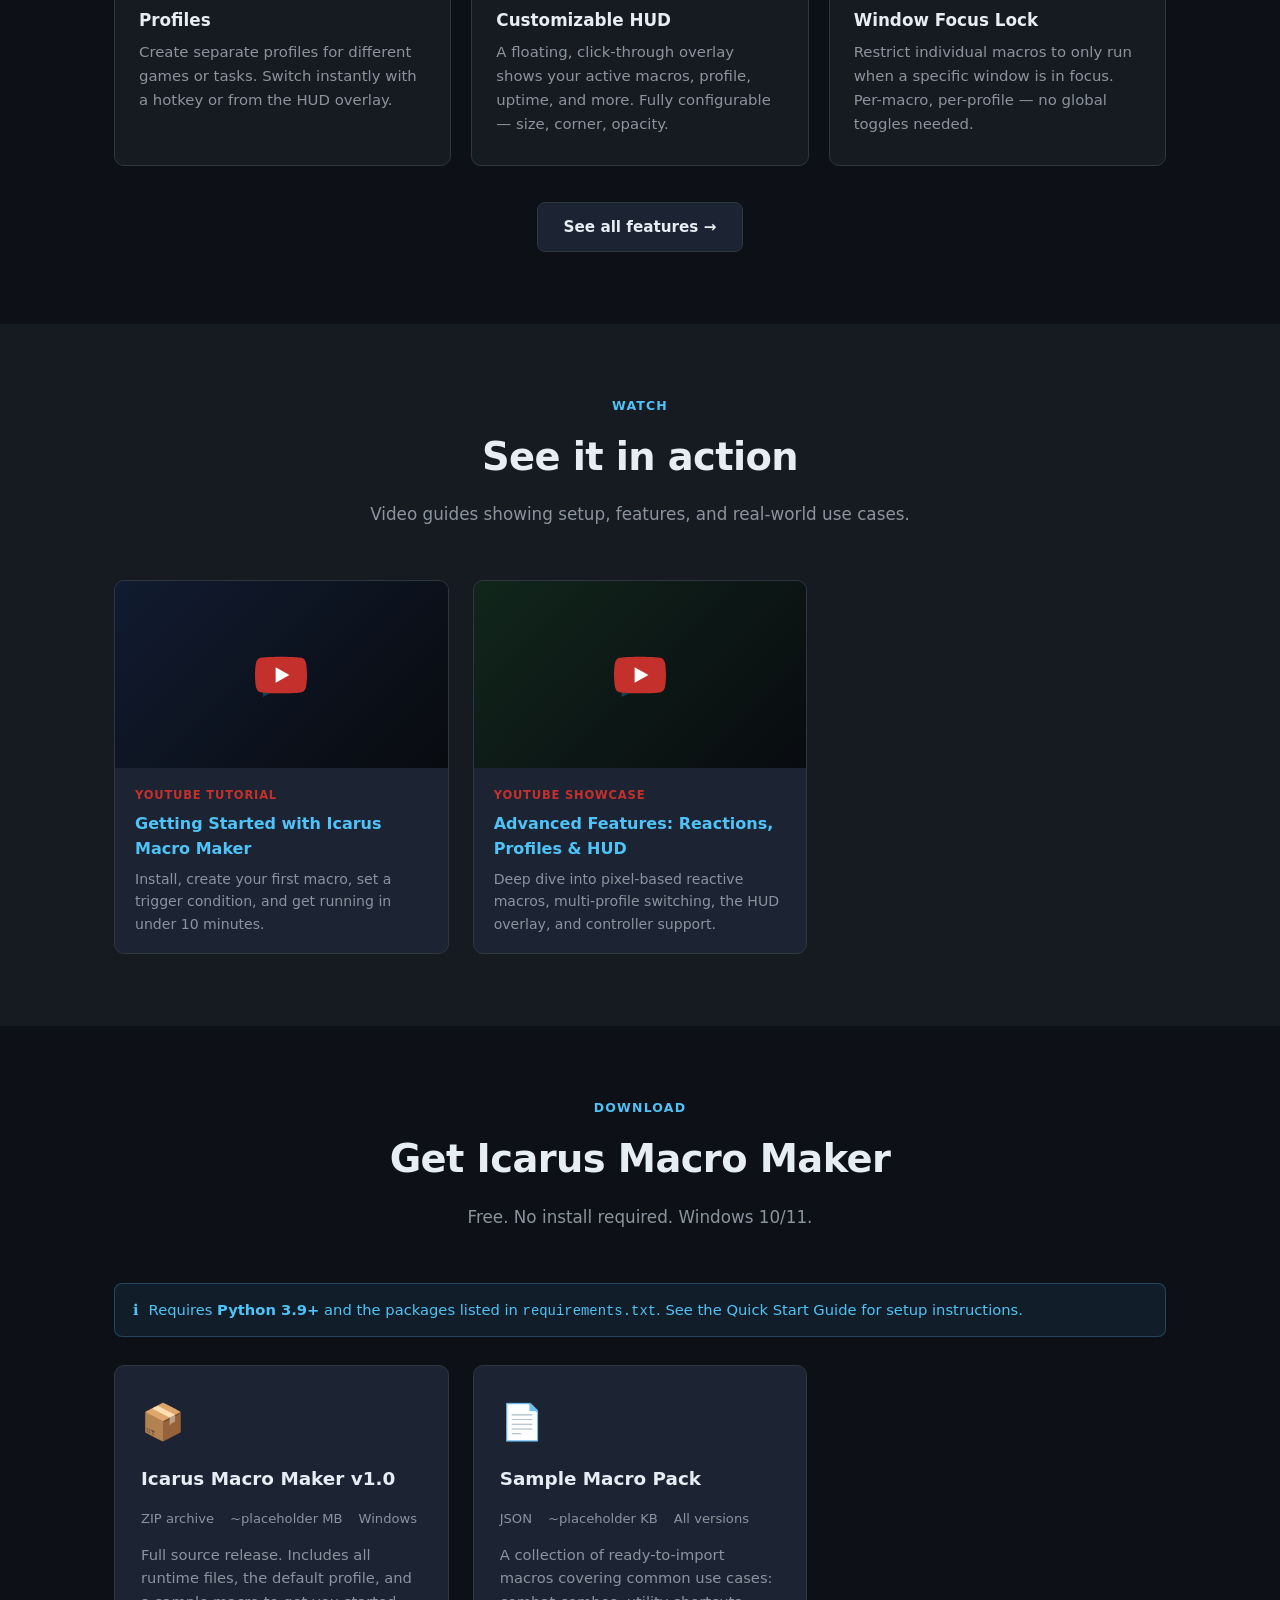
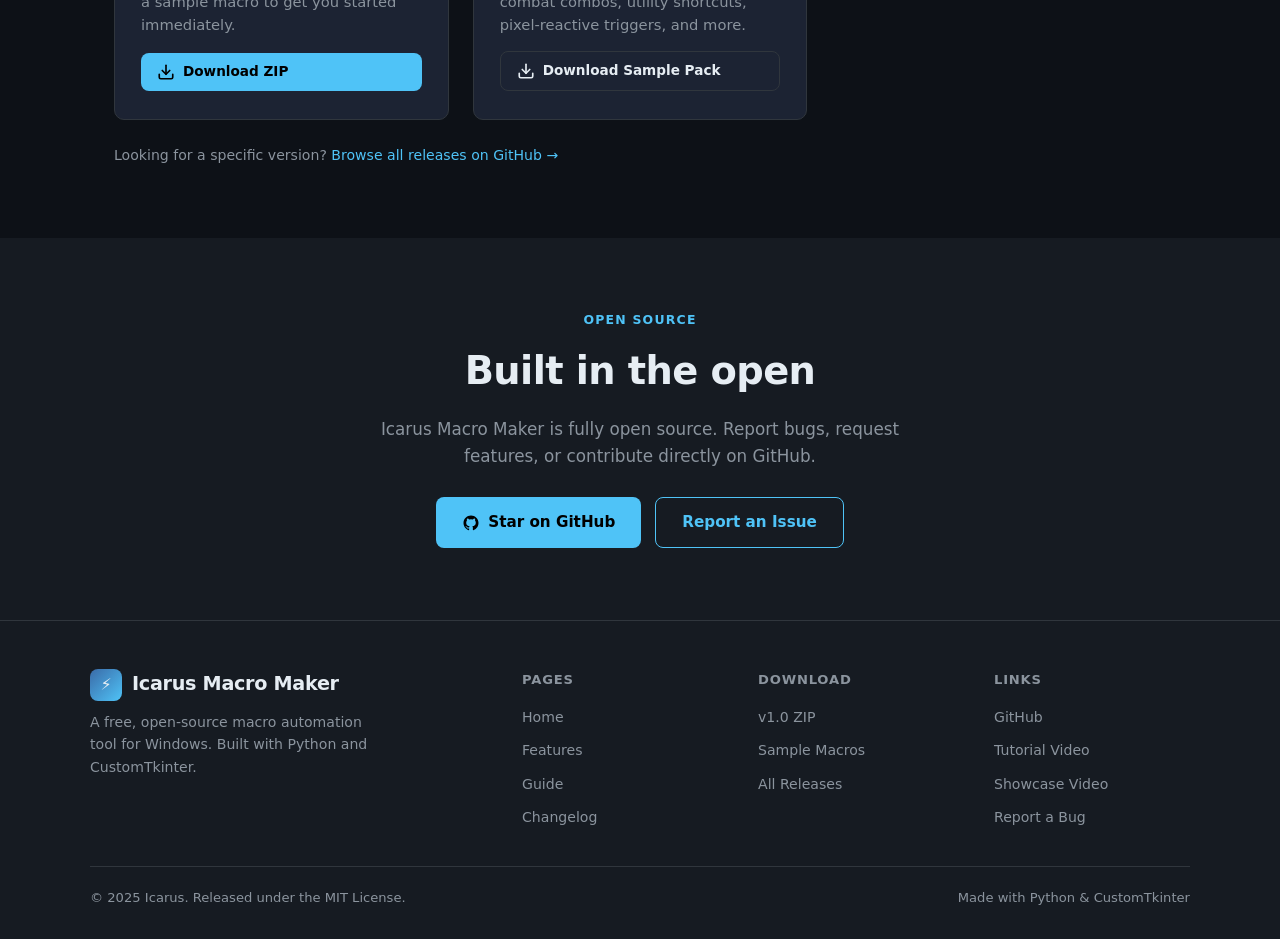
==== commit 013ab9af: "Add files via upload" ====
--- a/docs/index.html
+++ b/docs/index.html
@@ -1,316 +1,316 @@
-<!DOCTYPE html>
-<html lang="en">
-<head>
-  <meta charset="UTF-8" />
-  <meta name="viewport" content="width=device-width, initial-scale=1.0" />
-  <meta name="description" content="Icarus Macro Maker – a powerful, free macro automation tool for keyboard, mouse, and controller input on Windows." />
-  <title>Icarus Macro Maker</title>
-  <link rel="stylesheet" href="css/style.css" />
-  <link rel="icon" href="img/favicon.ico" type="image/x-icon" />
-</head>
-<body>
-
-<!-- ── Navigation ─────────────────────────────────────────── -->
-<nav class="nav" role="navigation" aria-label="Main navigation">
-  <div class="nav__inner">
-    <a href="index.html" class="nav__logo" aria-label="Icarus Macro Maker home">
-      <div class="nav__logo-icon" aria-hidden="true">⚡</div>
-      Icarus Macro Maker
-    </a>
-    <ul class="nav__links" role="list">
-      <li><a href="index.html">Home</a></li>
-      <li><a href="features.html">Features</a></li>
-      <li><a href="guide.html">Guide</a></li>
-      <li><a href="changelog.html">Changelog</a></li>
-      <li><a href="https://github.com/YOUR_USERNAME/IcarusMacroMaker" target="_blank" rel="noopener">GitHub</a></li>
-      <li><a href="#downloads" class="nav__cta">Download</a></li>
-    </ul>
-    <button class="nav__hamburger" aria-label="Toggle menu" aria-expanded="false">
-      <span></span><span></span><span></span>
-    </button>
-  </div>
-</nav>
-
-<!-- ── Hero ───────────────────────────────────────────────── -->
-<section class="hero" aria-labelledby="hero-title">
-  <div class="container">
-    <div class="hero__badge">Free &amp; Open Source</div>
-    <h1 class="hero__title" id="hero-title">
-      Macro automation<br>done <span>right</span>
-    </h1>
-    <p class="hero__sub">
-      Icarus Macro Maker is a free Windows automation tool supporting keyboard,
-      mouse, and controller input — with a clean GUI, reactive pixel-based
-      triggers, full profile management, and a customizable HUD.
-    </p>
-    <div class="hero__actions">
-      <a href="#downloads" class="btn btn-primary">
-        <!-- download icon -->
-        <svg viewBox="0 0 24 24" fill="none" stroke="currentColor" stroke-width="2.2" stroke-linecap="round" stroke-linejoin="round" aria-hidden="true"><path d="M21 15v4a2 2 0 01-2 2H5a2 2 0 01-2-2v-4"/><polyline points="7 10 12 15 17 10"/><line x1="12" y1="15" x2="12" y2="3"/></svg>
-        Download Free
-      </a>
-      <a href="features.html" class="btn btn-secondary">Explore Features</a>
-      <a href="https://github.com/YOUR_USERNAME/IcarusMacroMaker" target="_blank" rel="noopener" class="btn btn-outline">
-        <!-- github icon -->
-        <svg viewBox="0 0 24 24" fill="currentColor" aria-hidden="true"><path d="M12 2C6.477 2 2 6.484 2 12.017c0 4.425 2.865 8.18 6.839 9.504.5.092.682-.217.682-.483 0-.237-.008-.868-.013-1.703-2.782.605-3.369-1.343-3.369-1.343-.454-1.158-1.11-1.466-1.11-1.466-.908-.62.069-.608.069-.608 1.003.07 1.531 1.032 1.531 1.032.892 1.53 2.341 1.088 2.91.832.092-.647.35-1.088.636-1.338-2.22-.253-4.555-1.113-4.555-4.951 0-1.093.39-1.988 1.029-2.688-.103-.253-.446-1.272.098-2.65 0 0 .84-.27 2.75 1.026A9.564 9.564 0 0112 6.844a9.59 9.59 0 012.504.337c1.909-1.296 2.747-1.027 2.747-1.027.546 1.379.202 2.398.1 2.651.64.7 1.028 1.595 1.028 2.688 0 3.848-2.339 4.695-4.566 4.943.359.309.678.92.678 1.855 0 1.338-.012 2.419-.012 2.747 0 .268.18.58.688.482A10.019 10.019 0 0022 12.017C22 6.484 17.522 2 12 2z"/></svg>
-        View on GitHub
-      </a>
-    </div>
-  </div>
-</section>
-
-<!-- ── Stats bar ───────────────────────────────────────────── -->
-<div class="section section--alt" aria-label="Project stats">
-  <div class="container">
-    <div class="stats">
-      <div class="stat">
-        <div class="stat__num" data-count="9" data-suffix="">9</div>
-        <div class="stat__label">Action Types</div>
-      </div>
-      <div class="stat">
-        <div class="stat__num" data-count="5" data-suffix="">5</div>
-        <div class="stat__label">Condition Types</div>
-      </div>
-      <div class="stat">
-        <div class="stat__num" data-count="100" data-suffix="%">100%</div>
-        <div class="stat__label">Free &amp; Open Source</div>
-      </div>
-      <div class="stat">
-        <div class="stat__num" data-count="0" data-suffix="">0</div>
-        <div class="stat__label">Dependencies to Buy</div>
-      </div>
-      <div class="stat">
-        <div class="stat__num" data-count="3" data-suffix="">3</div>
-        <div class="stat__label">Input Backends</div>
-      </div>
-    </div>
-  </div>
-</div>
-
-<!-- ── Feature highlights ──────────────────────────────────── -->
-<section class="section" aria-labelledby="features-title">
-  <div class="container">
-    <div class="section__header">
-      <p class="section__eyebrow">What it does</p>
-      <h2 class="section__title" id="features-title">Everything you need, nothing you don't</h2>
-      <p class="section__desc">
-        Build complex automation sequences with a drag-and-drop editor, conditional
-        triggers, reactive pixel watching, and multi-profile support.
-      </p>
-    </div>
-    <div class="cards">
-      <div class="card">
-        <div class="card__icon" aria-hidden="true">⌨️</div>
-        <h3 class="card__title">Keyboard, Mouse &amp; Controller</h3>
-        <p class="card__body">Bind macros to any key, mouse button, or controller input across three input backends including XInput and DualShock.</p>
-      </div>
-      <div class="card">
-        <div class="card__icon" aria-hidden="true">🎯</div>
-        <h3 class="card__title">Pixel Color Match</h3>
-        <p class="card__body">Watch a pixel or area on screen for a specific color. Trigger a macro the instant it matches — perfect for game-state reactions.</p>
-      </div>
-      <div class="card">
-        <div class="card__icon" aria-hidden="true">⚙️</div>
-        <h3 class="card__title">Powerful Action Editor</h3>
-        <p class="card__body">Chain key presses, mouse moves, delays, typed phrases, mouse-look, loops, and more. Reorder with drag-and-drop.</p>
-      </div>
-      <div class="card">
-        <div class="card__icon" aria-hidden="true">📁</div>
-        <h3 class="card__title">Profiles</h3>
-        <p class="card__body">Create separate profiles for different games or tasks. Switch instantly with a hotkey or from the HUD overlay.</p>
-      </div>
-      <div class="card">
-        <div class="card__icon" aria-hidden="true">🖥️</div>
-        <h3 class="card__title">Customizable HUD</h3>
-        <p class="card__body">A floating, click-through overlay shows your active macros, profile, uptime, and more. Fully configurable — size, corner, opacity.</p>
-      </div>
-      <div class="card">
-        <div class="card__icon" aria-hidden="true">🪟</div>
-        <h3 class="card__title">Window Focus Lock</h3>
-        <p class="card__body">Restrict individual macros to only run when a specific window is in focus. Per-macro, per-profile — no global toggles needed.</p>
-      </div>
-    </div>
-    <div style="text-align:center;margin-top:36px;">
-      <a href="features.html" class="btn btn-secondary">See all features →</a>
-    </div>
-  </div>
-</section>
-
-<!-- ── YouTube section ─────────────────────────────────────── -->
-<section class="section section--alt" aria-labelledby="videos-title">
-  <div class="container">
-    <div class="section__header">
-      <p class="section__eyebrow">Watch</p>
-      <h2 class="section__title" id="videos-title">See it in action</h2>
-      <p class="section__desc">Video guides showing setup, features, and real-world use cases.</p>
-    </div>
-    <div class="yt-grid">
-
-      <!-- Video 1 -->
-      <a href="https://www.youtube.com/watch?v=PLACEHOLDER_VIDEO_1" target="_blank" rel="noopener" class="yt-card" aria-label="Watch: Getting Started with Icarus Macro Maker on YouTube">
-        <div class="yt-card__thumb">
-          <!-- Replace with real thumbnail: img/yt-thumb-1.jpg -->
-          <div style="width:100%;height:100%;background:linear-gradient(135deg,#1a2a4a,#0d1117);display:flex;align-items:center;justify-content:center;">
-            <span style="font-size:3rem;opacity:0.4" aria-hidden="true">▶</span>
-          </div>
-          <div class="yt-card__play" aria-hidden="true">
-            <svg viewBox="0 0 68 48" xmlns="http://www.w3.org/2000/svg"><path d="M66.52 7.74c-.78-2.93-2.49-5.41-5.42-6.19C55.79.13 34 0 34 0S12.21.13 6.9 1.55c-2.93.78-4.63 3.26-5.42 6.19C.06 13.05 0 24 0 24s.06 10.95 1.48 16.26c.78 2.93 2.49 5.41 5.42 6.19C12.21 47.87 34 48 34 48s21.79-.13 27.1-1.55c2.93-.78 4.64-3.26 5.42-6.19C67.94 34.95 68 24 68 24s-.06-10.95-1.48-16.26z" fill="#c4302b"/><path d="M45 24 27 14v20" fill="#fff"/></svg>
-          </div>
-        </div>
-        <div class="yt-card__info">
-          <div class="yt-card__label">YouTube Tutorial</div>
-          <div class="yt-card__title">Getting Started with Icarus Macro Maker</div>
-          <div class="yt-card__desc">Install, create your first macro, set a trigger condition, and get running in under 10 minutes.</div>
-        </div>
-      </a>
-
-      <!-- Video 2 -->
-      <a href="https://www.youtube.com/watch?v=PLACEHOLDER_VIDEO_2" target="_blank" rel="noopener" class="yt-card" aria-label="Watch: Advanced Features Overview on YouTube">
-        <div class="yt-card__thumb">
-          <div style="width:100%;height:100%;background:linear-gradient(135deg,#1a3a2a,#0d1117);display:flex;align-items:center;justify-content:center;">
-            <span style="font-size:3rem;opacity:0.4" aria-hidden="true">▶</span>
-          </div>
-          <div class="yt-card__play" aria-hidden="true">
-            <svg viewBox="0 0 68 48" xmlns="http://www.w3.org/2000/svg"><path d="M66.52 7.74c-.78-2.93-2.49-5.41-5.42-6.19C55.79.13 34 0 34 0S12.21.13 6.9 1.55c-2.93.78-4.63 3.26-5.42 6.19C.06 13.05 0 24 0 24s.06 10.95 1.48 16.26c.78 2.93 2.49 5.41 5.42 6.19C12.21 47.87 34 48 34 48s21.79-.13 27.1-1.55c2.93-.78 4.64-3.26 5.42-6.19C67.94 34.95 68 24 68 24s-.06-10.95-1.48-16.26z" fill="#c4302b"/><path d="M45 24 27 14v20" fill="#fff"/></svg>
-          </div>
-        </div>
-        <div class="yt-card__info">
-          <div class="yt-card__label">YouTube Showcase</div>
-          <div class="yt-card__title">Advanced Features: Reactions, Profiles &amp; HUD</div>
-          <div class="yt-card__desc">Deep dive into pixel-based reactive macros, multi-profile switching, the HUD overlay, and controller support.</div>
-        </div>
-      </a>
-
-    </div>
-  </div>
-</section>
-
-<!-- ── Downloads ───────────────────────────────────────────── -->
-<section class="section" id="downloads" aria-labelledby="downloads-title">
-  <div class="container">
-    <div class="section__header">
-      <p class="section__eyebrow">Download</p>
-      <h2 class="section__title" id="downloads-title">Get Icarus Macro Maker</h2>
-      <p class="section__desc">Free. No install required. Windows 10/11.</p>
-    </div>
-
-    <div class="alert alert--info" role="note">
-      <span aria-hidden="true">ℹ️</span>
-      <span>Requires <strong>Python 3.9+</strong> and the packages listed in <code>requirements.txt</code>.
-      See the <a href="guide.html">Quick Start Guide</a> for setup instructions.</span>
-    </div>
-
-    <div class="download-grid" style="margin-top:28px;">
-
-      <!-- Download 1 -->
-      <div class="dl-card">
-        <div class="dl-card__icon" aria-hidden="true">📦</div>
-        <div class="dl-card__name">Icarus Macro Maker v1.0</div>
-        <div class="dl-card__meta">
-          <span>ZIP archive</span>
-          <span>~placeholder MB</span>
-          <span>Windows</span>
-        </div>
-        <p class="dl-card__desc">
-          Full source release. Includes all runtime files, the default profile,
-          and a sample macro to get you started immediately.
-        </p>
-        <a href="releases/IcarusMacroMaker_v1.0.zip" class="btn btn-primary btn-sm" download>
-          <svg viewBox="0 0 24 24" fill="none" stroke="currentColor" stroke-width="2.2" stroke-linecap="round" stroke-linejoin="round" aria-hidden="true"><path d="M21 15v4a2 2 0 01-2 2H5a2 2 0 01-2-2v-4"/><polyline points="7 10 12 15 17 10"/><line x1="12" y1="15" x2="12" y2="3"/></svg>
-          Download ZIP
-        </a>
-      </div>
-
-      <!-- Download 2 -->
-      <div class="dl-card">
-        <div class="dl-card__icon" aria-hidden="true">📄</div>
-        <div class="dl-card__name">Sample Macro Pack</div>
-        <div class="dl-card__meta">
-          <span>JSON</span>
-          <span>~placeholder KB</span>
-          <span>All versions</span>
-        </div>
-        <p class="dl-card__desc">
-          A collection of ready-to-import macros covering common use cases:
-          combat combos, utility shortcuts, pixel-reactive triggers, and more.
-        </p>
-        <a href="releases/IcarusMacroMaker_SampleMacros.json" class="btn btn-secondary btn-sm" download>
-          <svg viewBox="0 0 24 24" fill="none" stroke="currentColor" stroke-width="2.2" stroke-linecap="round" stroke-linejoin="round" aria-hidden="true"><path d="M21 15v4a2 2 0 01-2 2H5a2 2 0 01-2-2v-4"/><polyline points="7 10 12 15 17 10"/><line x1="12" y1="15" x2="12" y2="3"/></svg>
-          Download Sample Pack
-        </a>
-      </div>
-
-    </div>
-
-    <p class="text-muted mt-md" style="font-size:0.88rem;">
-      Looking for a specific version?
-      <a href="https://github.com/YOUR_USERNAME/IcarusMacroMaker/releases" target="_blank" rel="noopener">Browse all releases on GitHub →</a>
-    </p>
-  </div>
-</section>
-
-<!-- ── CTA / GitHub ─────────────────────────────────────────── -->
-<section class="section section--alt" aria-labelledby="github-cta-title">
-  <div class="container" style="text-align:center;">
-    <p class="section__eyebrow">Open Source</p>
-    <h2 class="section__title" id="github-cta-title">Built in the open</h2>
-    <p class="section__desc" style="margin-bottom:28px;">
-      Icarus Macro Maker is fully open source. Report bugs, request features,
-      or contribute directly on GitHub.
-    </p>
-    <div style="display:flex;gap:14px;justify-content:center;flex-wrap:wrap;">
-      <a href="https://github.com/YOUR_USERNAME/IcarusMacroMaker" target="_blank" rel="noopener" class="btn btn-primary">
-        <svg viewBox="0 0 24 24" fill="currentColor" aria-hidden="true"><path d="M12 2C6.477 2 2 6.484 2 12.017c0 4.425 2.865 8.18 6.839 9.504.5.092.682-.217.682-.483 0-.237-.008-.868-.013-1.703-2.782.605-3.369-1.343-3.369-1.343-.454-1.158-1.11-1.466-1.11-1.466-.908-.62.069-.608.069-.608 1.003.07 1.531 1.032 1.531 1.032.892 1.53 2.341 1.088 2.91.832.092-.647.35-1.088.636-1.338-2.22-.253-4.555-1.113-4.555-4.951 0-1.093.39-1.988 1.029-2.688-.103-.253-.446-1.272.098-2.65 0 0 .84-.27 2.75 1.026A9.564 9.564 0 0112 6.844a9.59 9.59 0 012.504.337c1.909-1.296 2.747-1.027 2.747-1.027.546 1.379.202 2.398.1 2.651.64.7 1.028 1.595 1.028 2.688 0 3.848-2.339 4.695-4.566 4.943.359.309.678.92.678 1.855 0 1.338-.012 2.419-.012 2.747 0 .268.18.58.688.482A10.019 10.019 0 0022 12.017C22 6.484 17.522 2 12 2z"/></svg>
-        Star on GitHub
-      </a>
-      <a href="https://github.com/YOUR_USERNAME/IcarusMacroMaker/issues" target="_blank" rel="noopener" class="btn btn-outline">Report an Issue</a>
-    </div>
-  </div>
-</section>
-
-<!-- ── Footer ──────────────────────────────────────────────── -->
-<footer class="footer" role="contentinfo">
-  <div class="footer__inner">
-    <div class="footer__brand">
-      <div class="nav__logo">
-        <div class="nav__logo-icon" aria-hidden="true">⚡</div>
-        Icarus Macro Maker
-      </div>
-      <p>A free, open-source macro automation tool for Windows. Built with Python and CustomTkinter.</p>
-    </div>
-    <div>
-      <div class="footer__col-title">Pages</div>
-      <ul class="footer__links">
-        <li><a href="index.html">Home</a></li>
-        <li><a href="features.html">Features</a></li>
-        <li><a href="guide.html">Guide</a></li>
-        <li><a href="changelog.html">Changelog</a></li>
-      </ul>
-    </div>
-    <div>
-      <div class="footer__col-title">Download</div>
-      <ul class="footer__links">
-        <li><a href="releases/IcarusMacroMaker_v1.0.zip" download>v1.0 ZIP</a></li>
-        <li><a href="releases/IcarusMacroMaker_SampleMacros.json" download>Sample Macros</a></li>
-        <li><a href="https://github.com/YOUR_USERNAME/IcarusMacroMaker/releases" target="_blank" rel="noopener">All Releases</a></li>
-      </ul>
-    </div>
-    <div>
-      <div class="footer__col-title">Links</div>
-      <ul class="footer__links">
-        <li><a href="https://github.com/YOUR_USERNAME/IcarusMacroMaker" target="_blank" rel="noopener">GitHub</a></li>
-        <li><a href="https://www.youtube.com/watch?v=PLACEHOLDER_VIDEO_1" target="_blank" rel="noopener">Tutorial Video</a></li>
-        <li><a href="https://www.youtube.com/watch?v=PLACEHOLDER_VIDEO_2" target="_blank" rel="noopener">Showcase Video</a></li>
-        <li><a href="https://github.com/YOUR_USERNAME/IcarusMacroMaker/issues" target="_blank" rel="noopener">Report a Bug</a></li>
-      </ul>
-    </div>
-  </div>
-  <div class="footer__bottom">
-    <span>© 2025 YOUR_NAME. Released under the MIT License.</span>
-    <span>Made with Python &amp; CustomTkinter</span>
-  </div>
-</footer>
-
-<script src="js/main.js"></script>
-</body>
-</html>
+<!DOCTYPE html>
+<html lang="en">
+<head>
+  <meta charset="UTF-8" />
+  <meta name="viewport" content="width=device-width, initial-scale=1.0" />
+  <meta name="description" content="Icarus Macro Maker – a powerful, free macro automation tool for keyboard, mouse, and controller input on Windows." />
+  <title>Icarus Macro Maker</title>
+  <link rel="stylesheet" href="css/style.css" />
+  <link rel="icon" href="img/favicon.ico" type="image/x-icon" />
+</head>
+<body>
+
+<!-- ── Navigation ─────────────────────────────────────────── -->
+<nav class="nav" role="navigation" aria-label="Main navigation">
+  <div class="nav__inner">
+    <a href="index.html" class="nav__logo" aria-label="Icarus Macro Maker home">
+      <div class="nav__logo-icon" aria-hidden="true">⚡</div>
+      Icarus Macro Maker
+    </a>
+    <ul class="nav__links" role="list">
+      <li><a href="index.html">Home</a></li>
+      <li><a href="features.html">Features</a></li>
+      <li><a href="guide.html">Guide</a></li>
+      <li><a href="changelog.html">Changelog</a></li>
+      <li><a href="https://github.com/Dxmpire/IcarusMacroMaker" target="_blank" rel="noopener">GitHub</a></li>
+      <li><a href="#downloads" class="nav__cta">Download</a></li>
+    </ul>
+    <button class="nav__hamburger" aria-label="Toggle menu" aria-expanded="false">
+      <span></span><span></span><span></span>
+    </button>
+  </div>
+</nav>
+
+<!-- ── Hero ───────────────────────────────────────────────── -->
+<section class="hero" aria-labelledby="hero-title">
+  <div class="container">
+    <div class="hero__badge">Free &amp; Open Source</div>
+    <h1 class="hero__title" id="hero-title">
+      Macro automation<br>done <span>right</span>
+    </h1>
+    <p class="hero__sub">
+      Icarus Macro Maker is a free Windows automation tool supporting keyboard,
+      mouse, and controller input — with a clean GUI, reactive pixel-based
+      triggers, full profile management, and a customizable HUD.
+    </p>
+    <div class="hero__actions">
+      <a href="#downloads" class="btn btn-primary">
+        <!-- download icon -->
+        <svg viewBox="0 0 24 24" fill="none" stroke="currentColor" stroke-width="2.2" stroke-linecap="round" stroke-linejoin="round" aria-hidden="true"><path d="M21 15v4a2 2 0 01-2 2H5a2 2 0 01-2-2v-4"/><polyline points="7 10 12 15 17 10"/><line x1="12" y1="15" x2="12" y2="3"/></svg>
+        Download Free
+      </a>
+      <a href="features.html" class="btn btn-secondary">Explore Features</a>
+      <a href="https://github.com/Dxmpire/IcarusMacroMaker" target="_blank" rel="noopener" class="btn btn-outline">
+        <!-- github icon -->
+        <svg viewBox="0 0 24 24" fill="currentColor" aria-hidden="true"><path d="M12 2C6.477 2 2 6.484 2 12.017c0 4.425 2.865 8.18 6.839 9.504.5.092.682-.217.682-.483 0-.237-.008-.868-.013-1.703-2.782.605-3.369-1.343-3.369-1.343-.454-1.158-1.11-1.466-1.11-1.466-.908-.62.069-.608.069-.608 1.003.07 1.531 1.032 1.531 1.032.892 1.53 2.341 1.088 2.91.832.092-.647.35-1.088.636-1.338-2.22-.253-4.555-1.113-4.555-4.951 0-1.093.39-1.988 1.029-2.688-.103-.253-.446-1.272.098-2.65 0 0 .84-.27 2.75 1.026A9.564 9.564 0 0112 6.844a9.59 9.59 0 012.504.337c1.909-1.296 2.747-1.027 2.747-1.027.546 1.379.202 2.398.1 2.651.64.7 1.028 1.595 1.028 2.688 0 3.848-2.339 4.695-4.566 4.943.359.309.678.92.678 1.855 0 1.338-.012 2.419-.012 2.747 0 .268.18.58.688.482A10.019 10.019 0 0022 12.017C22 6.484 17.522 2 12 2z"/></svg>
+        View on GitHub
+      </a>
+    </div>
+  </div>
+</section>
+
+<!-- ── Stats bar ───────────────────────────────────────────── -->
+<div class="section section--alt" aria-label="Project stats">
+  <div class="container">
+    <div class="stats">
+      <div class="stat">
+        <div class="stat__num" data-count="9" data-suffix="">9</div>
+        <div class="stat__label">Action Types</div>
+      </div>
+      <div class="stat">
+        <div class="stat__num" data-count="5" data-suffix="">5</div>
+        <div class="stat__label">Condition Types</div>
+      </div>
+      <div class="stat">
+        <div class="stat__num" data-count="100" data-suffix="%">100%</div>
+        <div class="stat__label">Free &amp; Open Source</div>
+      </div>
+      <div class="stat">
+        <div class="stat__num" data-count="0" data-suffix="">0</div>
+        <div class="stat__label">Dependencies to Buy</div>
+      </div>
+      <div class="stat">
+        <div class="stat__num" data-count="3" data-suffix="">3</div>
+        <div class="stat__label">Input Backends</div>
+      </div>
+    </div>
+  </div>
+</div>
+
+<!-- ── Feature highlights ──────────────────────────────────── -->
+<section class="section" aria-labelledby="features-title">
+  <div class="container">
+    <div class="section__header">
+      <p class="section__eyebrow">What it does</p>
+      <h2 class="section__title" id="features-title">Everything you need, nothing you don't</h2>
+      <p class="section__desc">
+        Build complex automation sequences with a drag-and-drop editor, conditional
+        triggers, reactive pixel watching, and multi-profile support.
+      </p>
+    </div>
+    <div class="cards">
+      <div class="card">
+        <div class="card__icon" aria-hidden="true">⌨️</div>
+        <h3 class="card__title">Keyboard, Mouse &amp; Controller</h3>
+        <p class="card__body">Bind macros to any key, mouse button, or controller input across three input backends including XInput and DualShock.</p>
+      </div>
+      <div class="card">
+        <div class="card__icon" aria-hidden="true">🎯</div>
+        <h3 class="card__title">Pixel Color Match</h3>
+        <p class="card__body">Watch a pixel or area on screen for a specific color. Trigger a macro the instant it matches — perfect for game-state reactions.</p>
+      </div>
+      <div class="card">
+        <div class="card__icon" aria-hidden="true">⚙️</div>
+        <h3 class="card__title">Powerful Action Editor</h3>
+        <p class="card__body">Chain key presses, mouse moves, delays, typed phrases, mouse-look, loops, and more. Reorder with drag-and-drop.</p>
+      </div>
+      <div class="card">
+        <div class="card__icon" aria-hidden="true">📁</div>
+        <h3 class="card__title">Profiles</h3>
+        <p class="card__body">Create separate profiles for different games or tasks. Switch instantly with a hotkey or from the HUD overlay.</p>
+      </div>
+      <div class="card">
+        <div class="card__icon" aria-hidden="true">🖥️</div>
+        <h3 class="card__title">Customizable HUD</h3>
+        <p class="card__body">A floating, click-through overlay shows your active macros, profile, uptime, and more. Fully configurable — size, corner, opacity.</p>
+      </div>
+      <div class="card">
+        <div class="card__icon" aria-hidden="true">🪟</div>
+        <h3 class="card__title">Window Focus Lock</h3>
+        <p class="card__body">Restrict individual macros to only run when a specific window is in focus. Per-macro, per-profile — no global toggles needed.</p>
+      </div>
+    </div>
+    <div style="text-align:center;margin-top:36px;">
+      <a href="features.html" class="btn btn-secondary">See all features →</a>
+    </div>
+  </div>
+</section>
+
+<!-- ── YouTube section ─────────────────────────────────────── -->
+<section class="section section--alt" aria-labelledby="videos-title">
+  <div class="container">
+    <div class="section__header">
+      <p class="section__eyebrow">Watch</p>
+      <h2 class="section__title" id="videos-title">See it in action</h2>
+      <p class="section__desc">Video guides showing setup, features, and real-world use cases.</p>
+    </div>
+    <div class="yt-grid">
+
+      <!-- Video 1 -->
+      <a href="https://www.youtube.com/watch?v=PLACEHOLDER_VIDEO_1" target="_blank" rel="noopener" class="yt-card" aria-label="Watch: Getting Started with Icarus Macro Maker on YouTube">
+        <div class="yt-card__thumb">
+          <!-- Replace with real thumbnail: img/yt-thumb-1.jpg -->
+          <div style="width:100%;height:100%;background:linear-gradient(135deg,#1a2a4a,#0d1117);display:flex;align-items:center;justify-content:center;">
+            <span style="font-size:3rem;opacity:0.4" aria-hidden="true">▶</span>
+          </div>
+          <div class="yt-card__play" aria-hidden="true">
+            <svg viewBox="0 0 68 48" xmlns="http://www.w3.org/2000/svg"><path d="M66.52 7.74c-.78-2.93-2.49-5.41-5.42-6.19C55.79.13 34 0 34 0S12.21.13 6.9 1.55c-2.93.78-4.63 3.26-5.42 6.19C.06 13.05 0 24 0 24s.06 10.95 1.48 16.26c.78 2.93 2.49 5.41 5.42 6.19C12.21 47.87 34 48 34 48s21.79-.13 27.1-1.55c2.93-.78 4.64-3.26 5.42-6.19C67.94 34.95 68 24 68 24s-.06-10.95-1.48-16.26z" fill="#c4302b"/><path d="M45 24 27 14v20" fill="#fff"/></svg>
+          </div>
+        </div>
+        <div class="yt-card__info">
+          <div class="yt-card__label">YouTube Tutorial</div>
+          <div class="yt-card__title">Getting Started with Icarus Macro Maker</div>
+          <div class="yt-card__desc">Install, create your first macro, set a trigger condition, and get running in under 10 minutes.</div>
+        </div>
+      </a>
+
+      <!-- Video 2 -->
+      <a href="https://www.youtube.com/watch?v=PLACEHOLDER_VIDEO_2" target="_blank" rel="noopener" class="yt-card" aria-label="Watch: Advanced Features Overview on YouTube">
+        <div class="yt-card__thumb">
+          <div style="width:100%;height:100%;background:linear-gradient(135deg,#1a3a2a,#0d1117);display:flex;align-items:center;justify-content:center;">
+            <span style="font-size:3rem;opacity:0.4" aria-hidden="true">▶</span>
+          </div>
+          <div class="yt-card__play" aria-hidden="true">
+            <svg viewBox="0 0 68 48" xmlns="http://www.w3.org/2000/svg"><path d="M66.52 7.74c-.78-2.93-2.49-5.41-5.42-6.19C55.79.13 34 0 34 0S12.21.13 6.9 1.55c-2.93.78-4.63 3.26-5.42 6.19C.06 13.05 0 24 0 24s.06 10.95 1.48 16.26c.78 2.93 2.49 5.41 5.42 6.19C12.21 47.87 34 48 34 48s21.79-.13 27.1-1.55c2.93-.78 4.64-3.26 5.42-6.19C67.94 34.95 68 24 68 24s-.06-10.95-1.48-16.26z" fill="#c4302b"/><path d="M45 24 27 14v20" fill="#fff"/></svg>
+          </div>
+        </div>
+        <div class="yt-card__info">
+          <div class="yt-card__label">YouTube Showcase</div>
+          <div class="yt-card__title">Advanced Features: Reactions, Profiles &amp; HUD</div>
+          <div class="yt-card__desc">Deep dive into pixel-based reactive macros, multi-profile switching, the HUD overlay, and controller support.</div>
+        </div>
+      </a>
+
+    </div>
+  </div>
+</section>
+
+<!-- ── Downloads ───────────────────────────────────────────── -->
+<section class="section" id="downloads" aria-labelledby="downloads-title">
+  <div class="container">
+    <div class="section__header">
+      <p class="section__eyebrow">Download</p>
+      <h2 class="section__title" id="downloads-title">Get Icarus Macro Maker</h2>
+      <p class="section__desc">Free. No install required. Windows 10/11.</p>
+    </div>
+
+    <div class="alert alert--info" role="note">
+      <span aria-hidden="true">ℹ️</span>
+      <span>Requires <strong>Python 3.9+</strong> and the packages listed in <code>requirements.txt</code>.
+      See the <a href="guide.html">Quick Start Guide</a> for setup instructions.</span>
+    </div>
+
+    <div class="download-grid" style="margin-top:28px;">
+
+      <!-- Download 1 -->
+      <div class="dl-card">
+        <div class="dl-card__icon" aria-hidden="true">📦</div>
+        <div class="dl-card__name">Icarus Macro Maker v1.0</div>
+        <div class="dl-card__meta">
+          <span>ZIP archive</span>
+          <span>~placeholder MB</span>
+          <span>Windows</span>
+        </div>
+        <p class="dl-card__desc">
+          Full source release. Includes all runtime files, the default profile,
+          and a sample macro to get you started immediately.
+        </p>
+        <a href="releases/IcarusMacroMaker_v1.0.zip" class="btn btn-primary btn-sm" download>
+          <svg viewBox="0 0 24 24" fill="none" stroke="currentColor" stroke-width="2.2" stroke-linecap="round" stroke-linejoin="round" aria-hidden="true"><path d="M21 15v4a2 2 0 01-2 2H5a2 2 0 01-2-2v-4"/><polyline points="7 10 12 15 17 10"/><line x1="12" y1="15" x2="12" y2="3"/></svg>
+          Download ZIP
+        </a>
+      </div>
+
+      <!-- Download 2 -->
+      <div class="dl-card">
+        <div class="dl-card__icon" aria-hidden="true">📄</div>
+        <div class="dl-card__name">Sample Macro Pack</div>
+        <div class="dl-card__meta">
+          <span>JSON</span>
+          <span>~placeholder KB</span>
+          <span>All versions</span>
+        </div>
+        <p class="dl-card__desc">
+          A collection of ready-to-import macros covering common use cases:
+          combat combos, utility shortcuts, pixel-reactive triggers, and more.
+        </p>
+        <a href="releases/IcarusMacroMaker_SampleMacros.json" class="btn btn-secondary btn-sm" download>
+          <svg viewBox="0 0 24 24" fill="none" stroke="currentColor" stroke-width="2.2" stroke-linecap="round" stroke-linejoin="round" aria-hidden="true"><path d="M21 15v4a2 2 0 01-2 2H5a2 2 0 01-2-2v-4"/><polyline points="7 10 12 15 17 10"/><line x1="12" y1="15" x2="12" y2="3"/></svg>
+          Download Sample Pack
+        </a>
+      </div>
+
+    </div>
+
+    <p class="text-muted mt-md" style="font-size:0.88rem;">
+      Looking for a specific version?
+      <a href="https://github.com/Dxmpire/IcarusMacroMaker/releases" target="_blank" rel="noopener">Browse all releases on GitHub →</a>
+    </p>
+  </div>
+</section>
+
+<!-- ── CTA / GitHub ─────────────────────────────────────────── -->
+<section class="section section--alt" aria-labelledby="github-cta-title">
+  <div class="container" style="text-align:center;">
+    <p class="section__eyebrow">Open Source</p>
+    <h2 class="section__title" id="github-cta-title">Built in the open</h2>
+    <p class="section__desc" style="margin-bottom:28px;">
+      Icarus Macro Maker is fully open source. Report bugs, request features,
+      or contribute directly on GitHub.
+    </p>
+    <div style="display:flex;gap:14px;justify-content:center;flex-wrap:wrap;">
+      <a href="https://github.com/Dxmpire/IcarusMacroMaker" target="_blank" rel="noopener" class="btn btn-primary">
+        <svg viewBox="0 0 24 24" fill="currentColor" aria-hidden="true"><path d="M12 2C6.477 2 2 6.484 2 12.017c0 4.425 2.865 8.18 6.839 9.504.5.092.682-.217.682-.483 0-.237-.008-.868-.013-1.703-2.782.605-3.369-1.343-3.369-1.343-.454-1.158-1.11-1.466-1.11-1.466-.908-.62.069-.608.069-.608 1.003.07 1.531 1.032 1.531 1.032.892 1.53 2.341 1.088 2.91.832.092-.647.35-1.088.636-1.338-2.22-.253-4.555-1.113-4.555-4.951 0-1.093.39-1.988 1.029-2.688-.103-.253-.446-1.272.098-2.65 0 0 .84-.27 2.75 1.026A9.564 9.564 0 0112 6.844a9.59 9.59 0 012.504.337c1.909-1.296 2.747-1.027 2.747-1.027.546 1.379.202 2.398.1 2.651.64.7 1.028 1.595 1.028 2.688 0 3.848-2.339 4.695-4.566 4.943.359.309.678.92.678 1.855 0 1.338-.012 2.419-.012 2.747 0 .268.18.58.688.482A10.019 10.019 0 0022 12.017C22 6.484 17.522 2 12 2z"/></svg>
+        Star on GitHub
+      </a>
+      <a href="https://github.com/Dxmpire/IcarusMacroMaker/issues" target="_blank" rel="noopener" class="btn btn-outline">Report an Issue</a>
+    </div>
+  </div>
+</section>
+
+<!-- ── Footer ──────────────────────────────────────────────── -->
+<footer class="footer" role="contentinfo">
+  <div class="footer__inner">
+    <div class="footer__brand">
+      <div class="nav__logo">
+        <div class="nav__logo-icon" aria-hidden="true">⚡</div>
+        Icarus Macro Maker
+      </div>
+      <p>A free, open-source macro automation tool for Windows. Built with Python and CustomTkinter.</p>
+    </div>
+    <div>
+      <div class="footer__col-title">Pages</div>
+      <ul class="footer__links">
+        <li><a href="index.html">Home</a></li>
+        <li><a href="features.html">Features</a></li>
+        <li><a href="guide.html">Guide</a></li>
+        <li><a href="changelog.html">Changelog</a></li>
+      </ul>
+    </div>
+    <div>
+      <div class="footer__col-title">Download</div>
+      <ul class="footer__links">
+        <li><a href="releases/IcarusMacroMaker_v1.0.zip" download>v1.0 ZIP</a></li>
+        <li><a href="releases/IcarusMacroMaker_SampleMacros.json" download>Sample Macros</a></li>
+        <li><a href="https://github.com/Dxmpire/IcarusMacroMaker/releases" target="_blank" rel="noopener">All Releases</a></li>
+      </ul>
+    </div>
+    <div>
+      <div class="footer__col-title">Links</div>
+      <ul class="footer__links">
+        <li><a href="https://github.com/Dxmpire/IcarusMacroMaker" target="_blank" rel="noopener">GitHub</a></li>
+        <li><a href="https://www.youtube.com/watch?v=PLACEHOLDER_VIDEO_1" target="_blank" rel="noopener">Tutorial Video</a></li>
+        <li><a href="https://www.youtube.com/watch?v=PLACEHOLDER_VIDEO_2" target="_blank" rel="noopener">Showcase Video</a></li>
+        <li><a href="https://github.com/Dxmpire/IcarusMacroMaker/issues" target="_blank" rel="noopener">Report a Bug</a></li>
+      </ul>
+    </div>
+  </div>
+  <div class="footer__bottom">
+    <span>© 2025 Icarus. Released under the MIT License.</span>
+    <span>Made with Python &amp; CustomTkinter</span>
+  </div>
+</footer>
+
+<script src="js/main.js"></script>
+</body>
+</html>
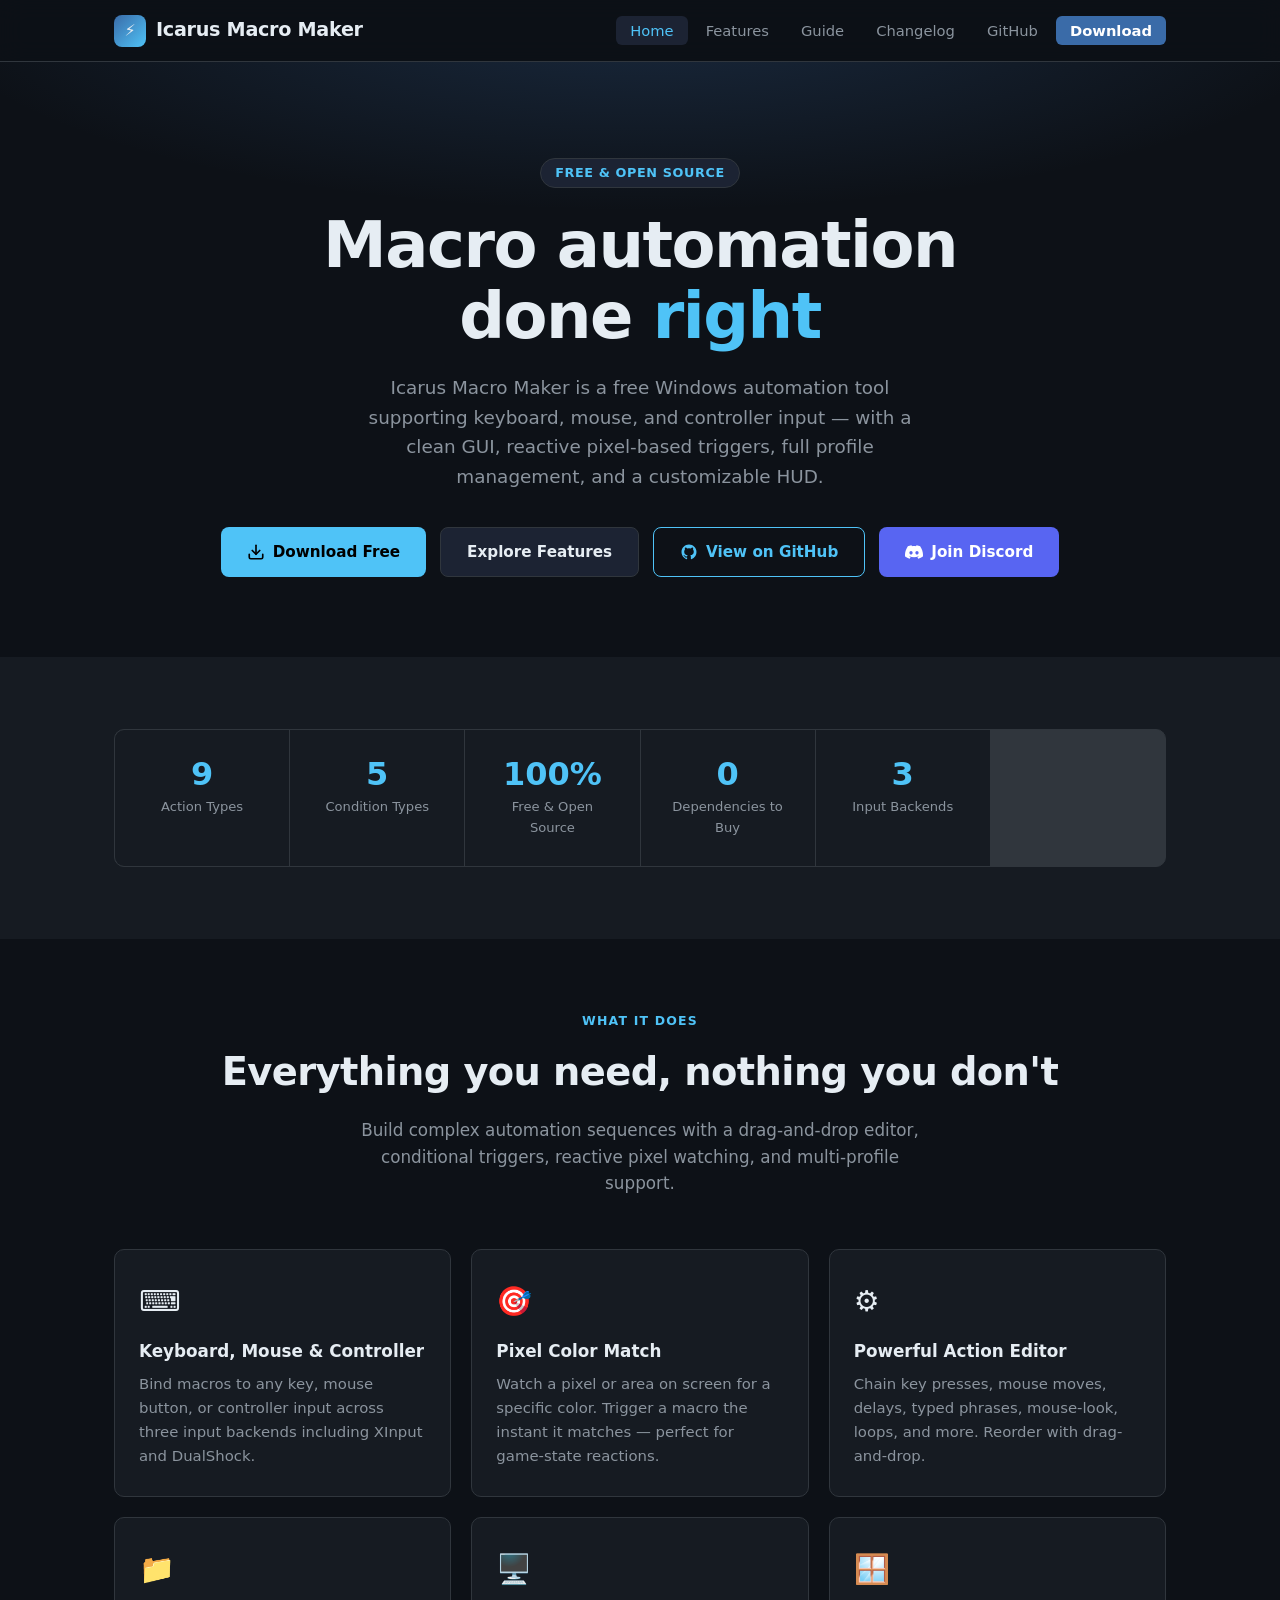
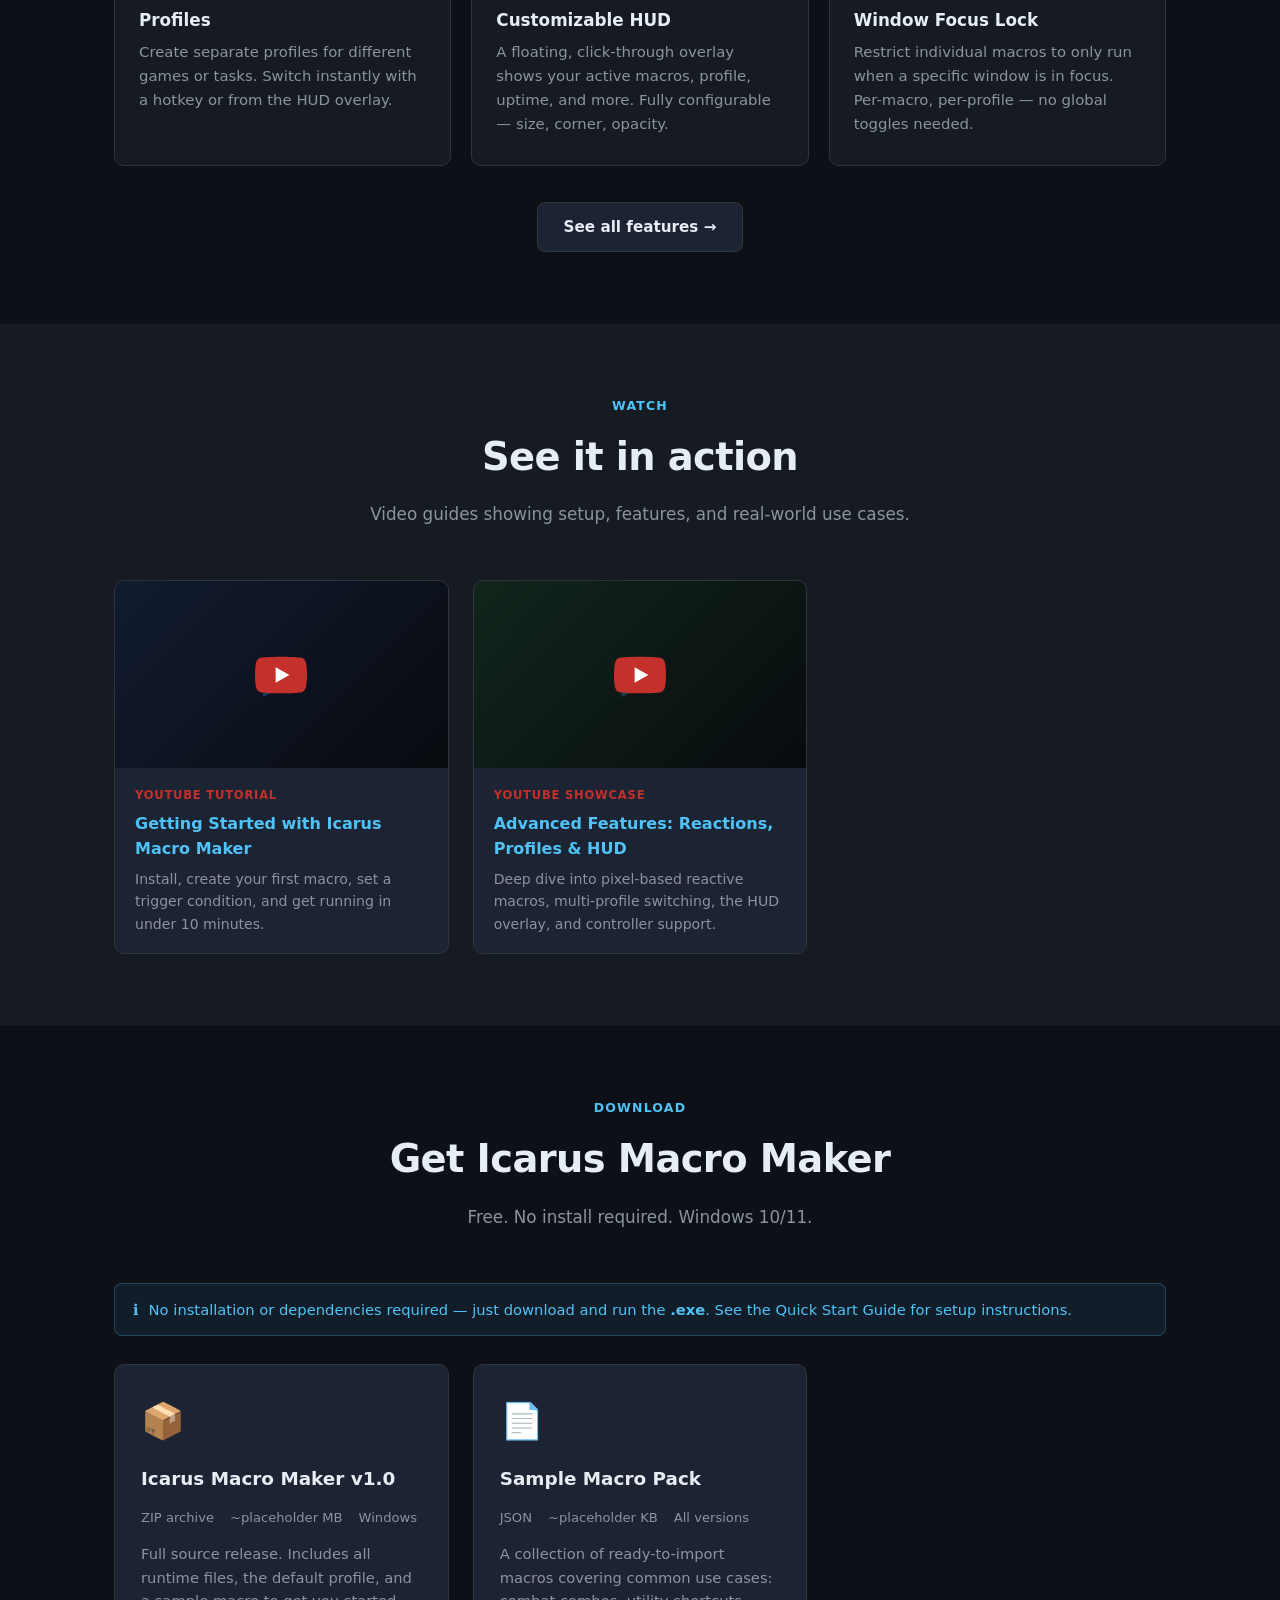
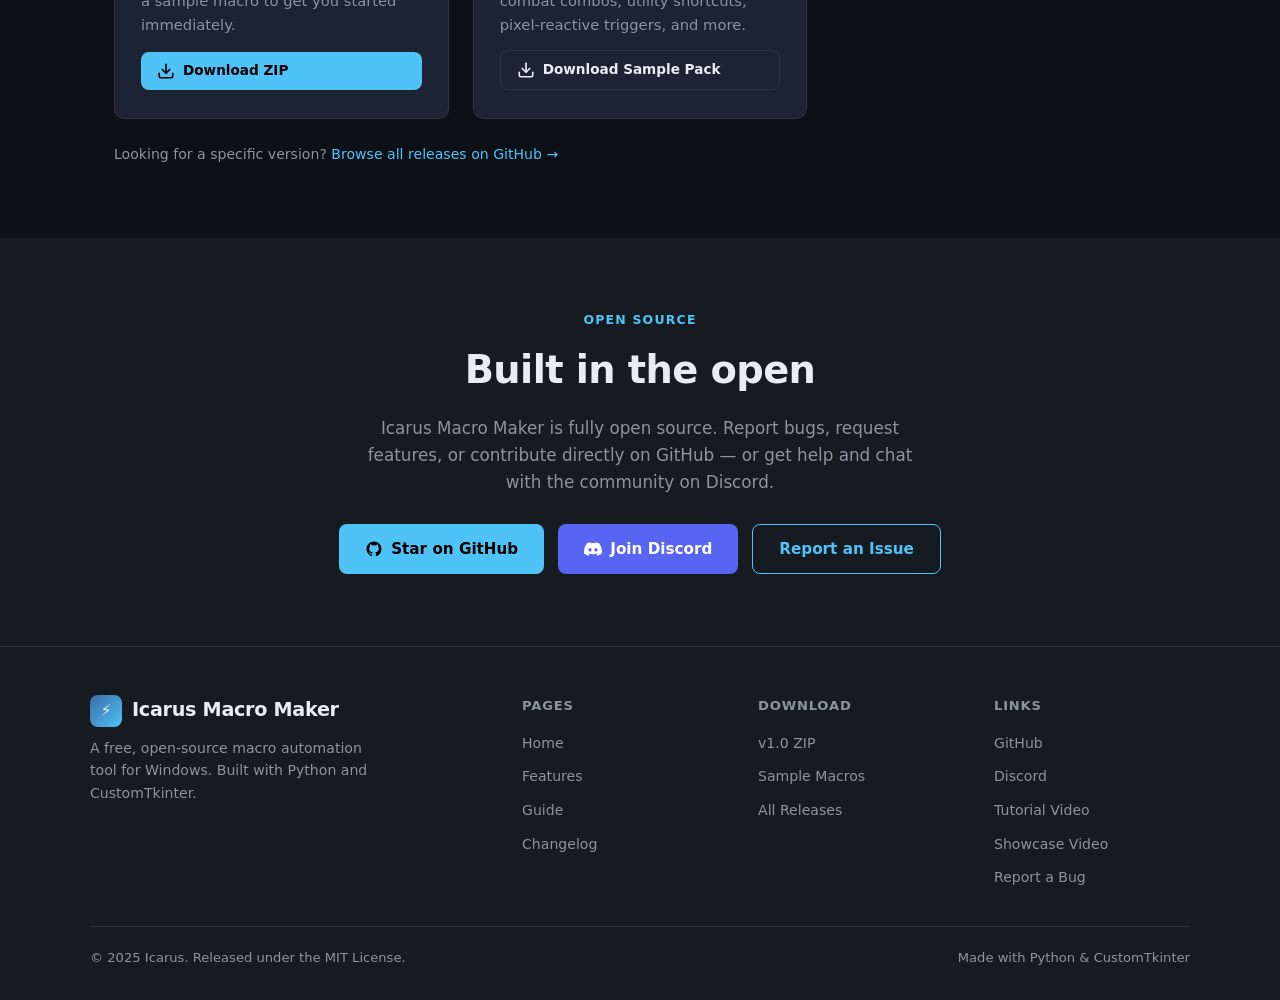
==== commit 90a5803c: "Add files via upload" ====
--- a/docs/index.html
+++ b/docs/index.html
@@ -55,6 +55,11 @@
         <svg viewBox="0 0 24 24" fill="currentColor" aria-hidden="true"><path d="M12 2C6.477 2 2 6.484 2 12.017c0 4.425 2.865 8.18 6.839 9.504.5.092.682-.217.682-.483 0-.237-.008-.868-.013-1.703-2.782.605-3.369-1.343-3.369-1.343-.454-1.158-1.11-1.466-1.11-1.466-.908-.62.069-.608.069-.608 1.003.07 1.531 1.032 1.531 1.032.892 1.53 2.341 1.088 2.91.832.092-.647.35-1.088.636-1.338-2.22-.253-4.555-1.113-4.555-4.951 0-1.093.39-1.988 1.029-2.688-.103-.253-.446-1.272.098-2.65 0 0 .84-.27 2.75 1.026A9.564 9.564 0 0112 6.844a9.59 9.59 0 012.504.337c1.909-1.296 2.747-1.027 2.747-1.027.546 1.379.202 2.398.1 2.651.64.7 1.028 1.595 1.028 2.688 0 3.848-2.339 4.695-4.566 4.943.359.309.678.92.678 1.855 0 1.338-.012 2.419-.012 2.747 0 .268.18.58.688.482A10.019 10.019 0 0022 12.017C22 6.484 17.522 2 12 2z"/></svg>
         View on GitHub
       </a>
+      <a href="https://discord.gg/MumWTzUERU" target="_blank" rel="noopener" class="btn btn-discord">
+        <!-- discord icon -->
+        <svg viewBox="0 0 24 24" fill="currentColor" aria-hidden="true"><path d="M20.317 4.492c-1.53-.69-3.17-1.2-4.885-1.49a.075.075 0 00-.079.036c-.21.375-.444.864-.608 1.25-1.845-.276-3.68-.276-5.487 0-.164-.395-.406-.875-.617-1.25a.077.077 0 00-.079-.036 19.736 19.736 0 00-4.885 1.49.07.07 0 00-.032.027C.533 9.093-.32 13.555.099 17.961a.08.08 0 00.031.055 19.9 19.9 0 005.993 2.98.078.078 0 00.084-.026 13.83 13.83 0 001.226-1.963.074.074 0 00-.041-.104 13.107 13.107 0 01-1.872-.878.075.075 0 01-.008-.125c.126-.093.252-.19.372-.287a.075.075 0 01.078-.01c3.927 1.764 8.18 1.764 12.061 0a.075.075 0 01.079.009c.12.098.245.195.372.288a.075.075 0 01-.006.125c-.598.344-1.22.635-1.873.877a.075.075 0 00-.04.105c.36.687.772 1.341 1.225 1.962a.077.077 0 00.084.028 19.876 19.876 0 006.001-2.981.077.077 0 00.032-.054c.5-5.094-.838-9.52-3.549-13.442a.061.061 0 00-.031-.028zM8.02 15.278c-1.182 0-2.157-1.069-2.157-2.38 0-1.312.955-2.38 2.157-2.38 1.211 0 2.176 1.077 2.157 2.38 0 1.311-.955 2.38-2.157 2.38zm7.975 0c-1.183 0-2.157-1.069-2.157-2.38 0-1.312.955-2.38 2.157-2.38 1.211 0 2.176 1.077 2.157 2.38 0 1.311-.946 2.38-2.157 2.38z"/></svg>
+        Join Discord
+      </a>
     </div>
   </div>
 </section>
@@ -196,7 +201,7 @@
 
     <div class="alert alert--info" role="note">
       <span aria-hidden="true">ℹ️</span>
-      <span>Requires <strong>Python 3.9+</strong> and the packages listed in <code>requirements.txt</code>.
+      <span>No installation or dependencies required — just download and run the <strong>.exe</strong>.
       See the <a href="guide.html">Quick Start Guide</a> for setup instructions.</span>
     </div>
 
@@ -256,12 +261,16 @@
     <h2 class="section__title" id="github-cta-title">Built in the open</h2>
     <p class="section__desc" style="margin-bottom:28px;">
       Icarus Macro Maker is fully open source. Report bugs, request features,
-      or contribute directly on GitHub.
+      or contribute directly on GitHub — or get help and chat with the community on Discord.
     </p>
     <div style="display:flex;gap:14px;justify-content:center;flex-wrap:wrap;">
       <a href="https://github.com/Dxmpire/IcarusMacroMaker" target="_blank" rel="noopener" class="btn btn-primary">
         <svg viewBox="0 0 24 24" fill="currentColor" aria-hidden="true"><path d="M12 2C6.477 2 2 6.484 2 12.017c0 4.425 2.865 8.18 6.839 9.504.5.092.682-.217.682-.483 0-.237-.008-.868-.013-1.703-2.782.605-3.369-1.343-3.369-1.343-.454-1.158-1.11-1.466-1.11-1.466-.908-.62.069-.608.069-.608 1.003.07 1.531 1.032 1.531 1.032.892 1.53 2.341 1.088 2.91.832.092-.647.35-1.088.636-1.338-2.22-.253-4.555-1.113-4.555-4.951 0-1.093.39-1.988 1.029-2.688-.103-.253-.446-1.272.098-2.65 0 0 .84-.27 2.75 1.026A9.564 9.564 0 0112 6.844a9.59 9.59 0 012.504.337c1.909-1.296 2.747-1.027 2.747-1.027.546 1.379.202 2.398.1 2.651.64.7 1.028 1.595 1.028 2.688 0 3.848-2.339 4.695-4.566 4.943.359.309.678.92.678 1.855 0 1.338-.012 2.419-.012 2.747 0 .268.18.58.688.482A10.019 10.019 0 0022 12.017C22 6.484 17.522 2 12 2z"/></svg>
         Star on GitHub
+      </a>
+      <a href="https://discord.gg/MumWTzUERU" target="_blank" rel="noopener" class="btn btn-discord">
+        <svg viewBox="0 0 24 24" fill="currentColor" aria-hidden="true"><path d="M20.317 4.492c-1.53-.69-3.17-1.2-4.885-1.49a.075.075 0 00-.079.036c-.21.375-.444.864-.608 1.25-1.845-.276-3.68-.276-5.487 0-.164-.395-.406-.875-.617-1.25a.077.077 0 00-.079-.036 19.736 19.736 0 00-4.885 1.49.07.07 0 00-.032.027C.533 9.093-.32 13.555.099 17.961a.08.08 0 00.031.055 19.9 19.9 0 005.993 2.98.078.078 0 00.084-.026 13.83 13.83 0 001.226-1.963.074.074 0 00-.041-.104 13.107 13.107 0 01-1.872-.878.075.075 0 01-.008-.125c.126-.093.252-.19.372-.287a.075.075 0 01.078-.01c3.927 1.764 8.18 1.764 12.061 0a.075.075 0 01.079.009c.12.098.245.195.372.288a.075.075 0 01-.006.125c-.598.344-1.22.635-1.873.877a.075.075 0 00-.04.105c.36.687.772 1.341 1.225 1.962a.077.077 0 00.084.028 19.876 19.876 0 006.001-2.981.077.077 0 00.032-.054c.5-5.094-.838-9.52-3.549-13.442a.061.061 0 00-.031-.028zM8.02 15.278c-1.182 0-2.157-1.069-2.157-2.38 0-1.312.955-2.38 2.157-2.38 1.211 0 2.176 1.077 2.157 2.38 0 1.311-.955 2.38-2.157 2.38zm7.975 0c-1.183 0-2.157-1.069-2.157-2.38 0-1.312.955-2.38 2.157-2.38 1.211 0 2.176 1.077 2.157 2.38 0 1.311-.946 2.38-2.157 2.38z"/></svg>
+        Join Discord
       </a>
       <a href="https://github.com/Dxmpire/IcarusMacroMaker/issues" target="_blank" rel="noopener" class="btn btn-outline">Report an Issue</a>
     </div>
@@ -299,6 +308,7 @@
       <div class="footer__col-title">Links</div>
       <ul class="footer__links">
         <li><a href="https://github.com/Dxmpire/IcarusMacroMaker" target="_blank" rel="noopener">GitHub</a></li>
+        <li><a href="https://discord.gg/MumWTzUERU" target="_blank" rel="noopener">Discord</a></li>
         <li><a href="https://www.youtube.com/watch?v=PLACEHOLDER_VIDEO_1" target="_blank" rel="noopener">Tutorial Video</a></li>
         <li><a href="https://www.youtube.com/watch?v=PLACEHOLDER_VIDEO_2" target="_blank" rel="noopener">Showcase Video</a></li>
         <li><a href="https://github.com/Dxmpire/IcarusMacroMaker/issues" target="_blank" rel="noopener">Report a Bug</a></li>
--- a/docs/css/style.css
+++ b/docs/css/style.css
@@ -241,6 +241,12 @@
 }
 .btn-yt:hover { background: #e03025; transform: translateY(-1px); }
 
+.btn-discord {
+  background: #5865F2;
+  color: #fff;
+}
+.btn-discord:hover { background: #6f77f5; transform: translateY(-1px); }
+
 .btn-sm { padding: 8px 16px; font-size: 0.85rem; }
 
 .btn svg, .btn .icon { width: 18px; height: 18px; flex-shrink: 0; }
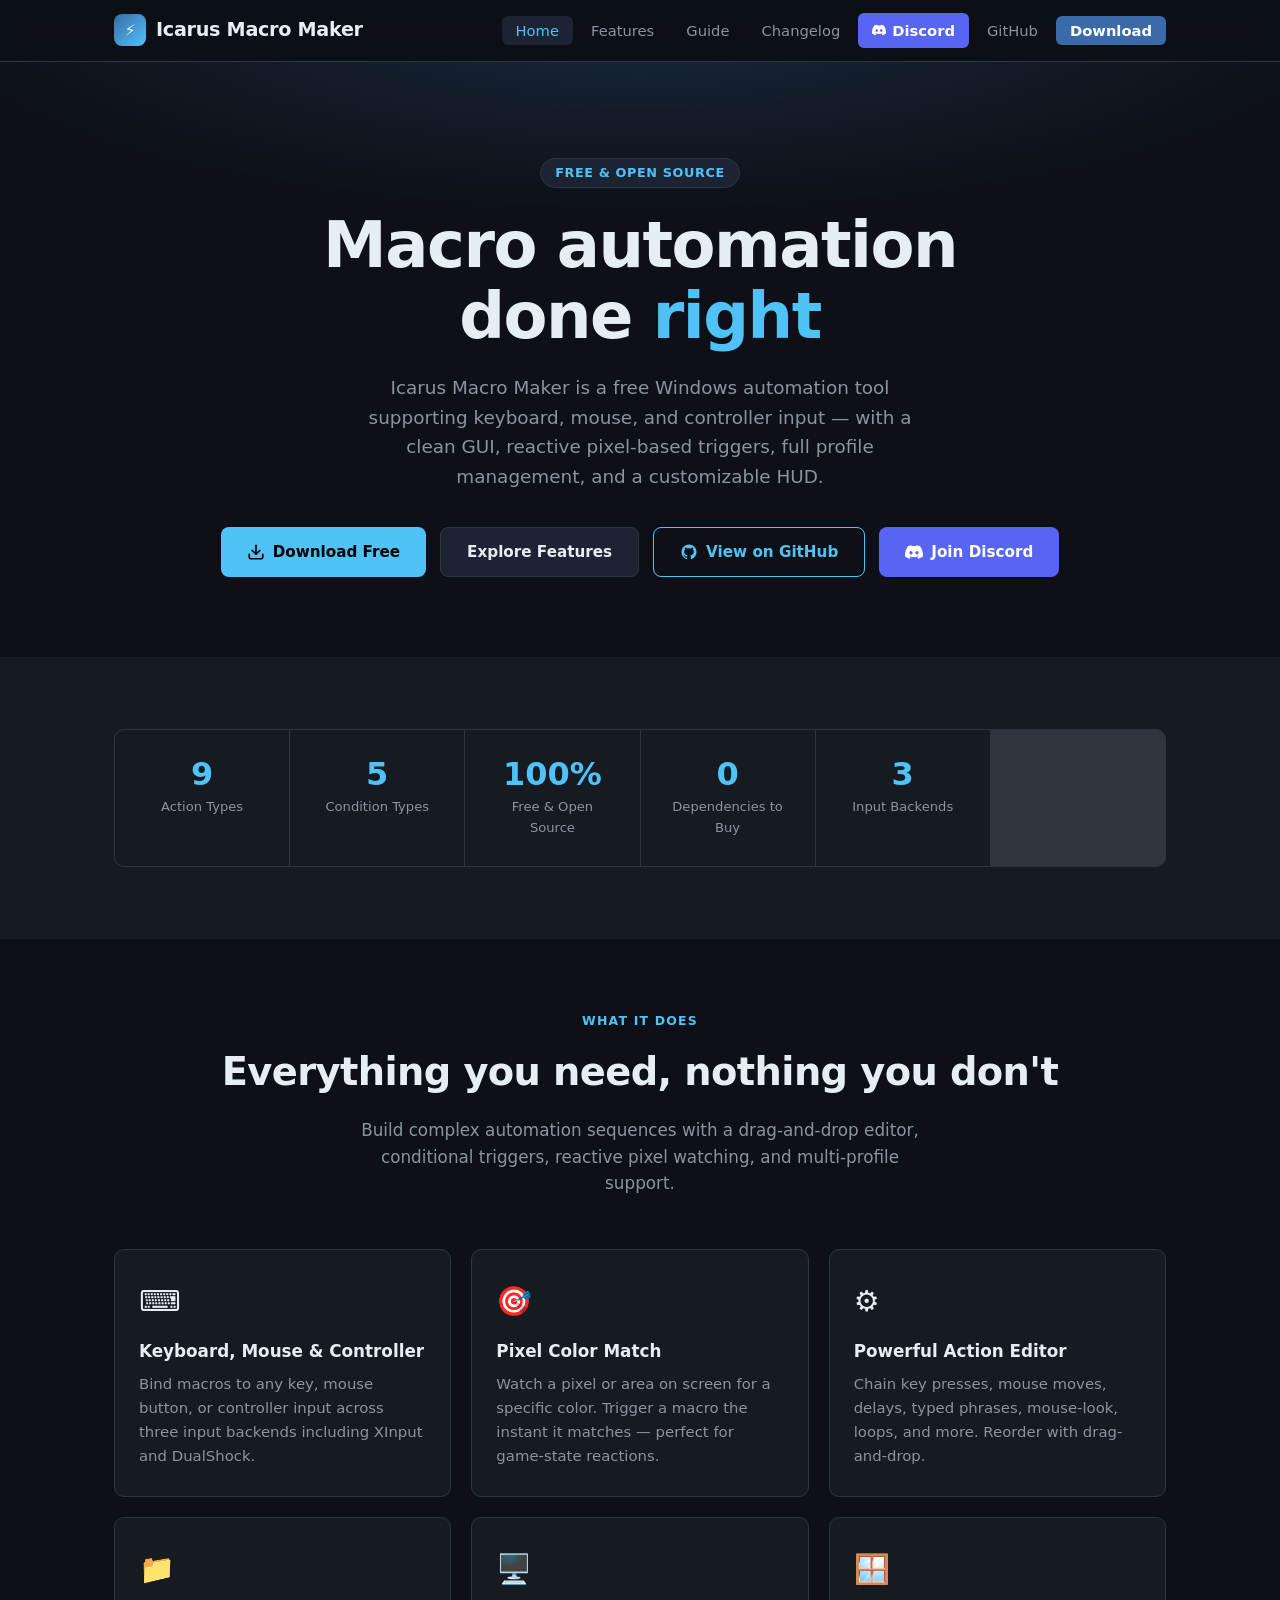
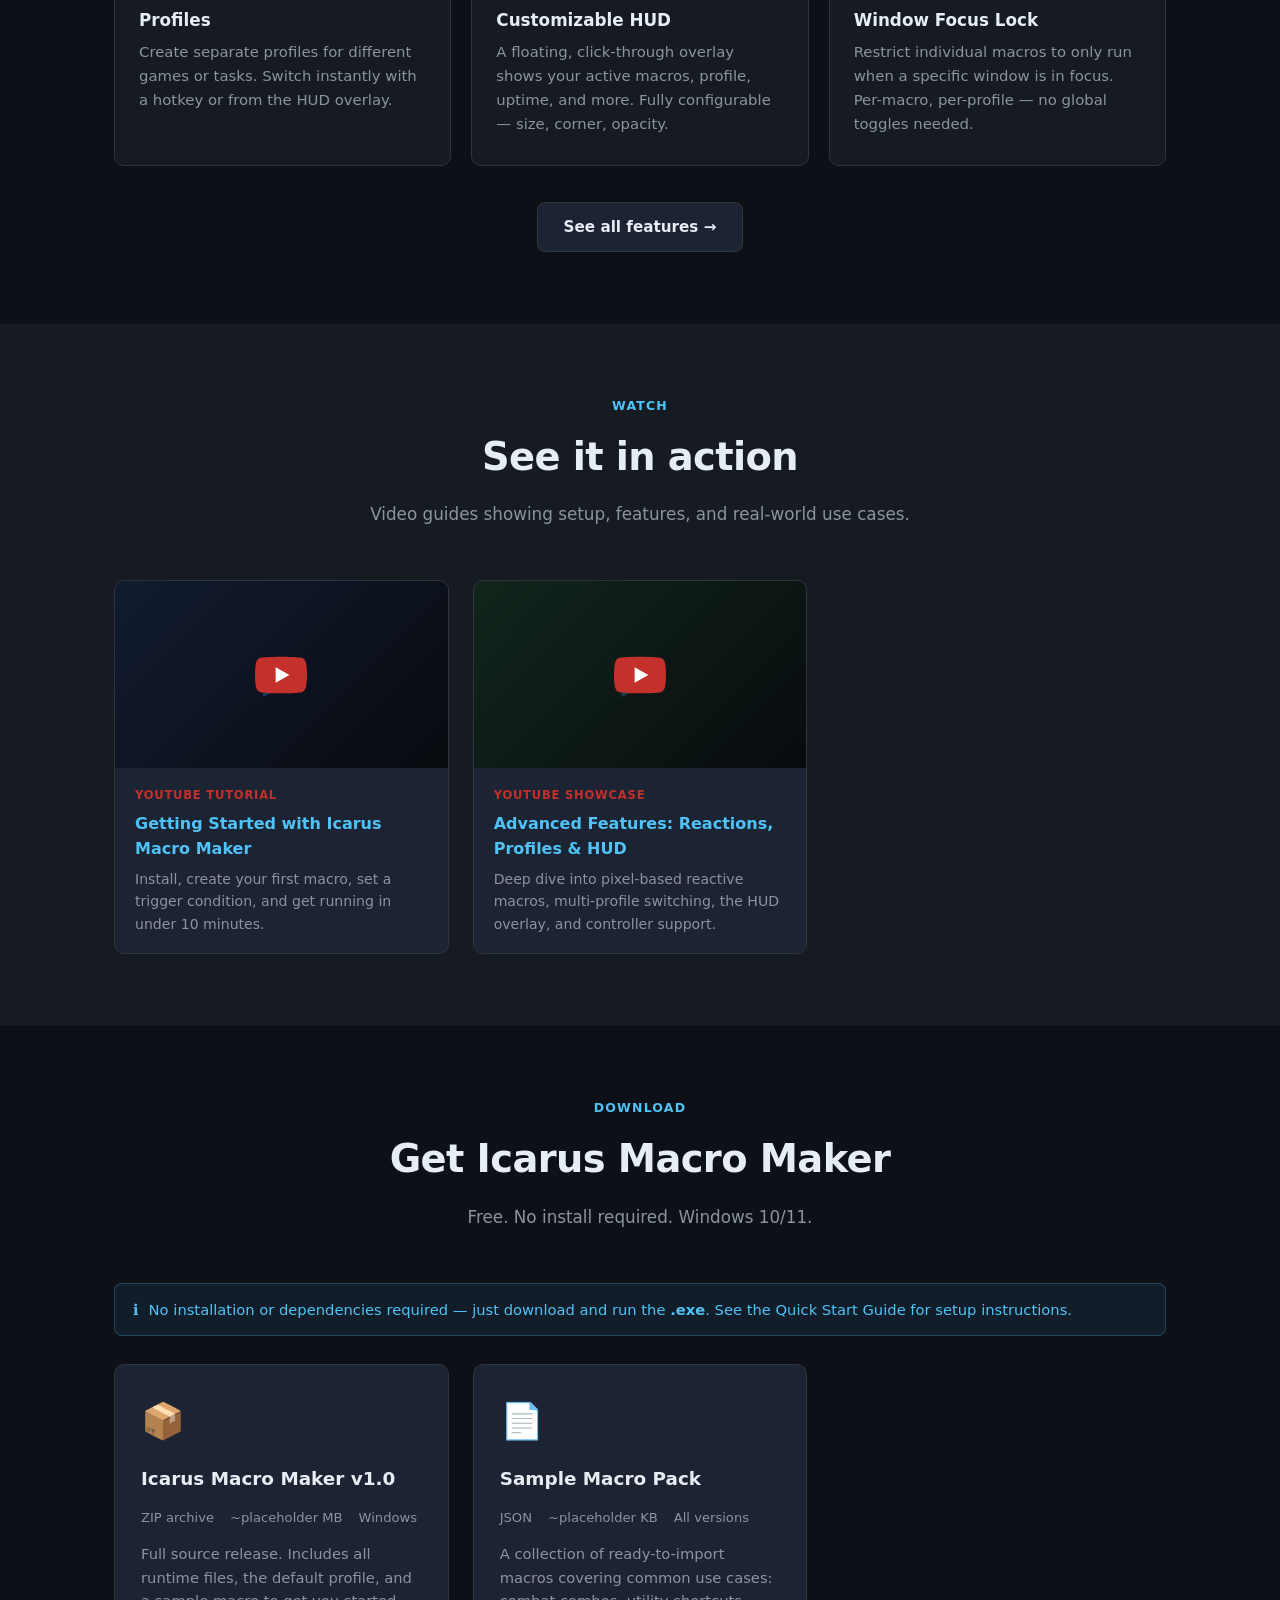
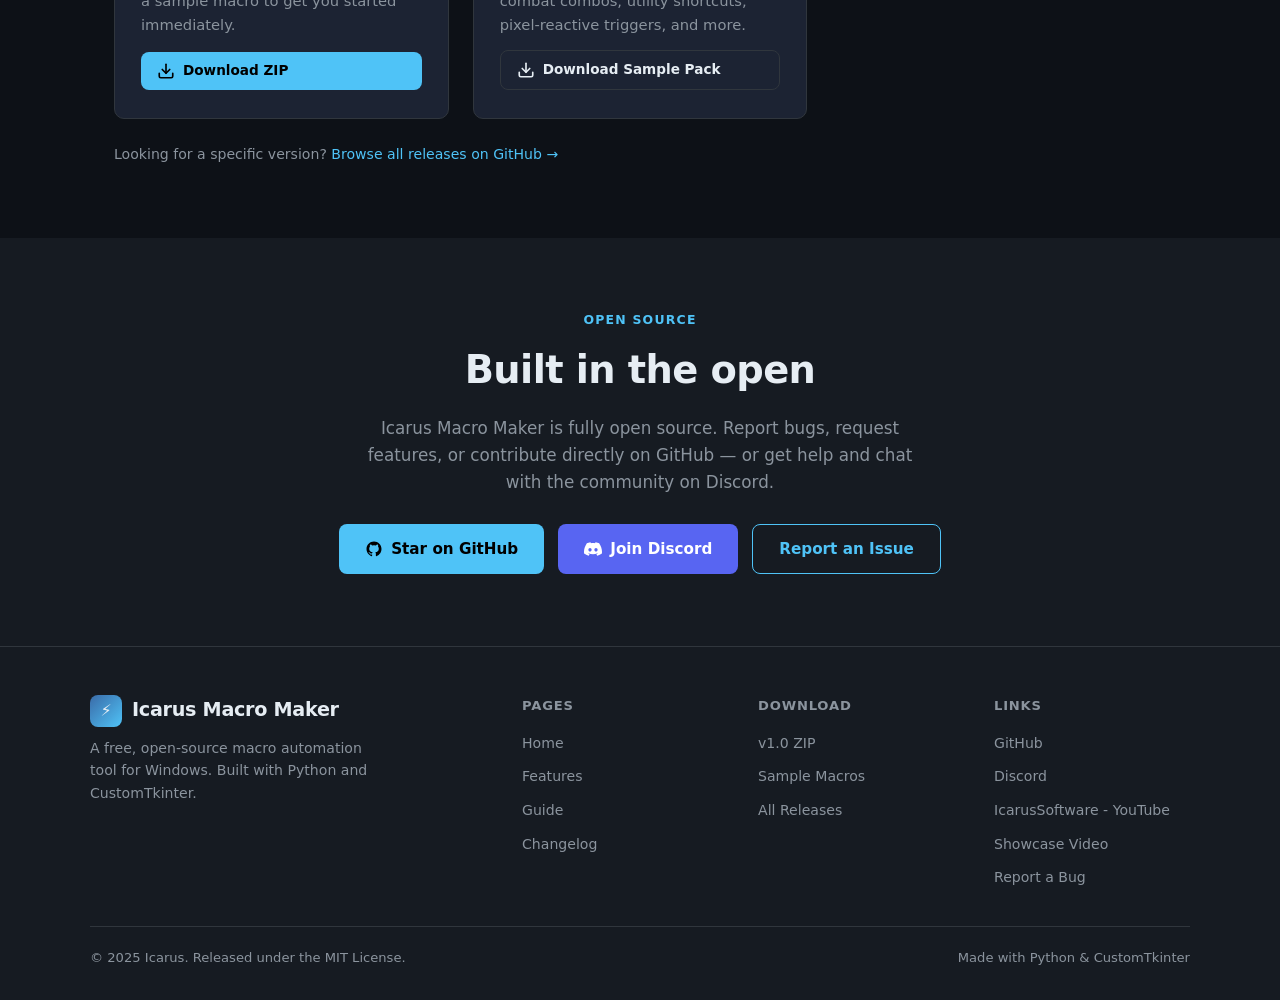
==== commit 75de3a62: "Add files via upload" ====
--- a/docs/index.html
+++ b/docs/index.html
@@ -22,6 +22,7 @@
       <li><a href="features.html">Features</a></li>
       <li><a href="guide.html">Guide</a></li>
       <li><a href="changelog.html">Changelog</a></li>
+      <li><a href="https://discord.gg/MumWTzUERU" target="_blank" rel="noopener" class="nav__discord"><svg viewBox="0 0 24 24" fill="currentColor" aria-hidden="true"><path d="M20.317 4.492c-1.53-.69-3.17-1.2-4.885-1.49a.075.075 0 00-.079.036c-.21.375-.444.864-.608 1.25-1.845-.276-3.68-.276-5.487 0-.164-.395-.406-.875-.617-1.25a.077.077 0 00-.079-.036 19.736 19.736 0 00-4.885 1.49.07.07 0 00-.032.027C.533 9.093-.32 13.555.099 17.961a.08.08 0 00.031.055 19.9 19.9 0 005.993 2.98.078.078 0 00.084-.026 13.83 13.83 0 001.226-1.963.074.074 0 00-.041-.104 13.107 13.107 0 01-1.872-.878.075.075 0 01-.008-.125c.126-.093.252-.19.372-.287a.075.075 0 01.078-.01c3.927 1.764 8.18 1.764 12.061 0a.075.075 0 01.079.009c.12.098.245.195.372.288a.075.075 0 01-.006.125c-.598.344-1.22.635-1.873.877a.075.075 0 00-.04.105c.36.687.772 1.341 1.225 1.962a.077.077 0 00.084.028 19.876 19.876 0 006.001-2.981.077.077 0 00.032-.054c.5-5.094-.838-9.52-3.549-13.442a.061.061 0 00-.031-.028zM8.02 15.278c-1.182 0-2.157-1.069-2.157-2.38 0-1.312.955-2.38 2.157-2.38 1.211 0 2.176 1.077 2.157 2.38 0 1.311-.955 2.38-2.157 2.38zm7.975 0c-1.183 0-2.157-1.069-2.157-2.38 0-1.312.955-2.38 2.157-2.38 1.211 0 2.176 1.077 2.157 2.38 0 1.311-.946 2.38-2.157 2.38z"/></svg>Discord</a></li>
       <li><a href="https://github.com/Dxmpire/IcarusMacroMaker" target="_blank" rel="noopener">GitHub</a></li>
       <li><a href="#downloads" class="nav__cta">Download</a></li>
     </ul>
@@ -309,7 +310,7 @@
       <ul class="footer__links">
         <li><a href="https://github.com/Dxmpire/IcarusMacroMaker" target="_blank" rel="noopener">GitHub</a></li>
         <li><a href="https://discord.gg/MumWTzUERU" target="_blank" rel="noopener">Discord</a></li>
-        <li><a href="https://www.youtube.com/watch?v=PLACEHOLDER_VIDEO_1" target="_blank" rel="noopener">Tutorial Video</a></li>
+        <li><a href="https://www.youtube.com/@DomisIcarus" target="_blank" rel="noopener">IcarusSoftware - YouTube</a></li>
         <li><a href="https://www.youtube.com/watch?v=PLACEHOLDER_VIDEO_2" target="_blank" rel="noopener">Showcase Video</a></li>
         <li><a href="https://github.com/Dxmpire/IcarusMacroMaker/issues" target="_blank" rel="noopener">Report a Bug</a></li>
       </ul>
--- a/docs/css/style.css
+++ b/docs/css/style.css
@@ -134,6 +134,32 @@
   text-decoration: none !important;
 }
 
+.nav__discord {
+  background: #5865F2;
+  color: #fff !important;
+  padding: 7px 16px;
+  border-radius: 6px;
+  font-weight: 600;
+  font-size: 0.88rem;
+  display: flex;
+  align-items: center;
+  gap: 6px;
+  transition: background var(--transition), transform var(--transition);
+}
+
+.nav__discord svg {
+  width: 14px;
+  height: 14px;
+  flex-shrink: 0;
+}
+
+.nav__discord:hover {
+  background: #6f77f5 !important;
+  color: #fff !important;
+  text-decoration: none !important;
+  transform: translateY(-1px);
+}
+
 /* hamburger (mobile) */
 .nav__hamburger {
   display: none;
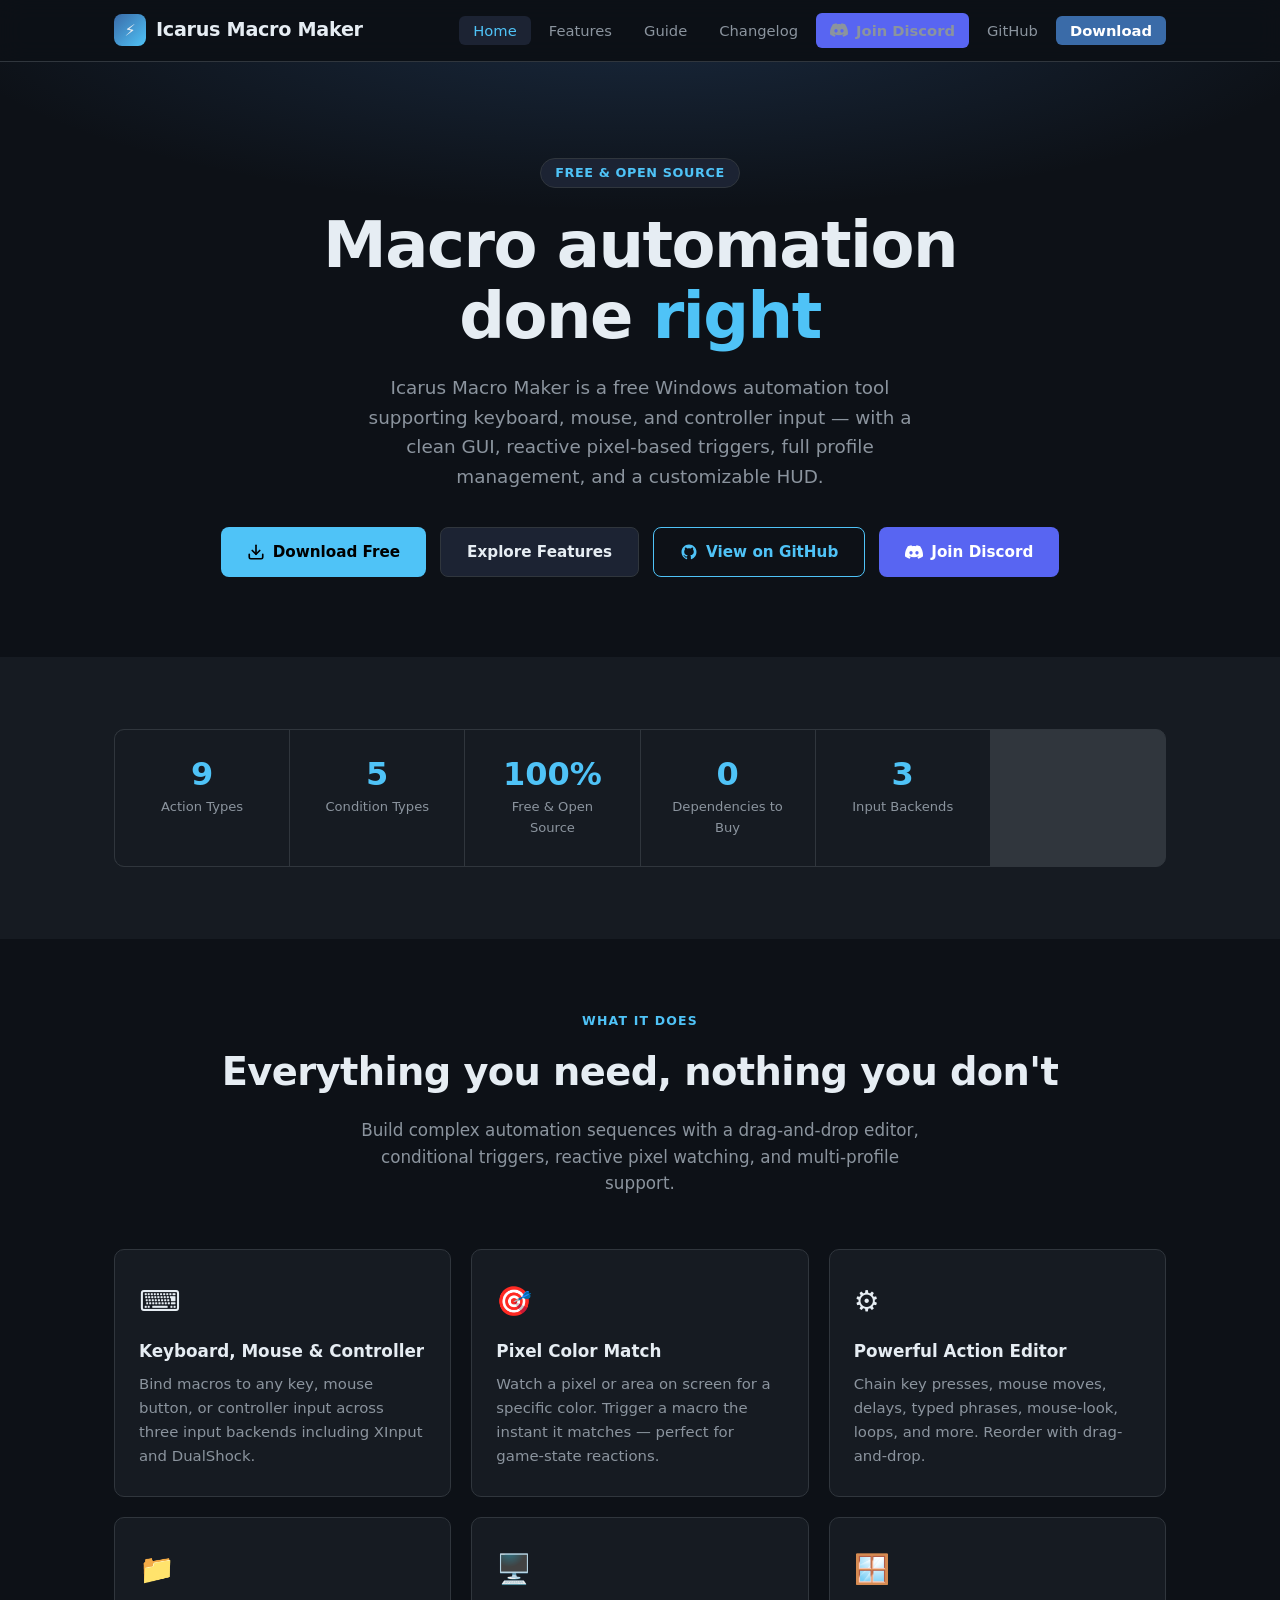
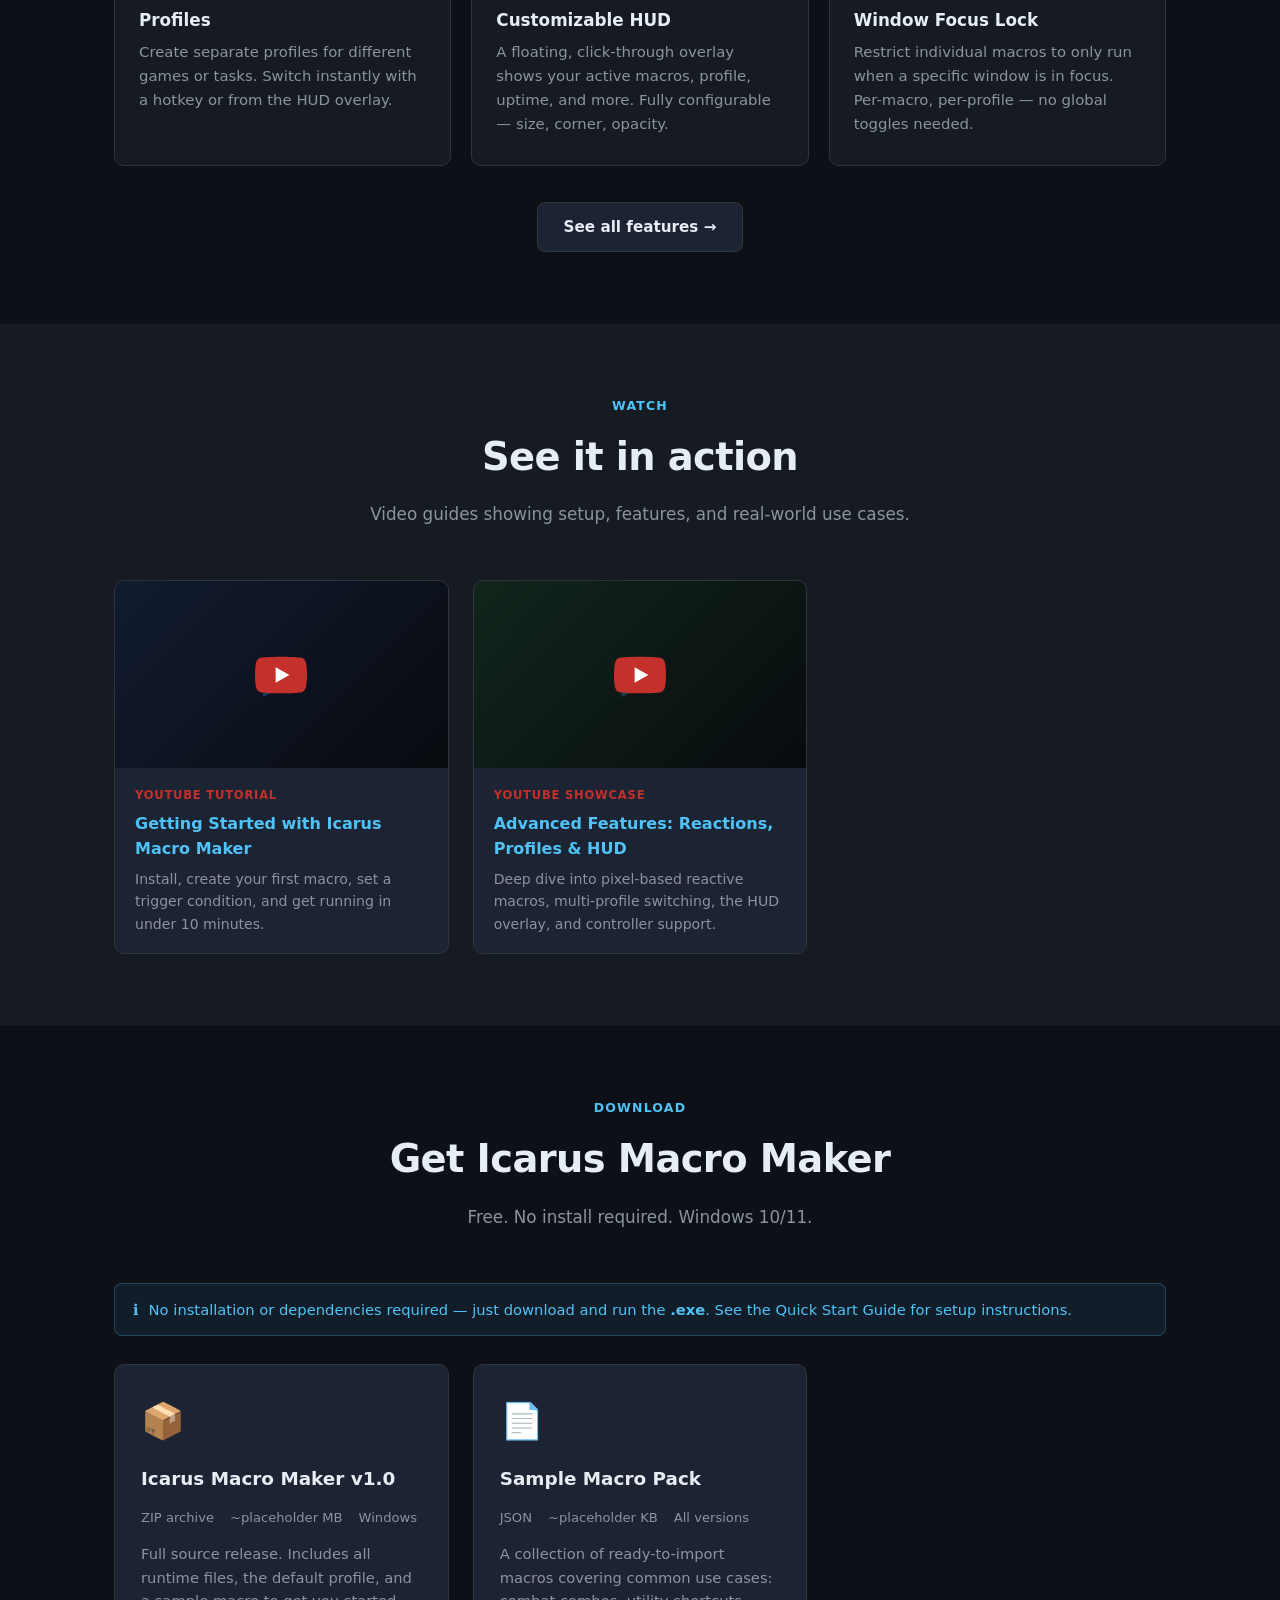
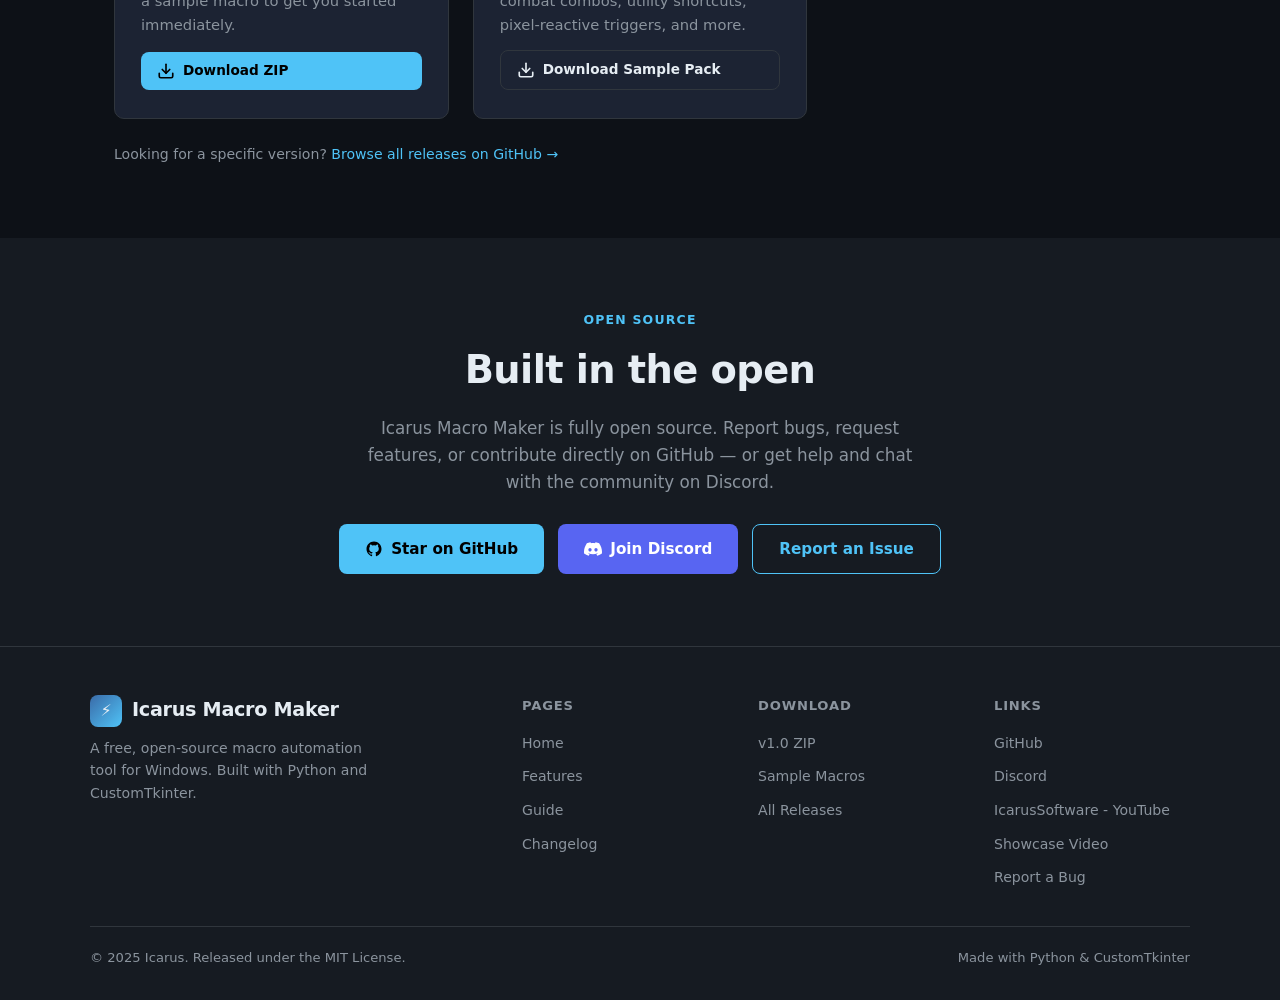
==== commit 2e84316a: "Add files via upload" ====
--- a/docs/index.html
+++ b/docs/index.html
@@ -22,7 +22,7 @@
       <li><a href="features.html">Features</a></li>
       <li><a href="guide.html">Guide</a></li>
       <li><a href="changelog.html">Changelog</a></li>
-      <li><a href="https://discord.gg/MumWTzUERU" target="_blank" rel="noopener" class="nav__discord"><svg viewBox="0 0 24 24" fill="currentColor" aria-hidden="true"><path d="M20.317 4.492c-1.53-.69-3.17-1.2-4.885-1.49a.075.075 0 00-.079.036c-.21.375-.444.864-.608 1.25-1.845-.276-3.68-.276-5.487 0-.164-.395-.406-.875-.617-1.25a.077.077 0 00-.079-.036 19.736 19.736 0 00-4.885 1.49.07.07 0 00-.032.027C.533 9.093-.32 13.555.099 17.961a.08.08 0 00.031.055 19.9 19.9 0 005.993 2.98.078.078 0 00.084-.026 13.83 13.83 0 001.226-1.963.074.074 0 00-.041-.104 13.107 13.107 0 01-1.872-.878.075.075 0 01-.008-.125c.126-.093.252-.19.372-.287a.075.075 0 01.078-.01c3.927 1.764 8.18 1.764 12.061 0a.075.075 0 01.079.009c.12.098.245.195.372.288a.075.075 0 01-.006.125c-.598.344-1.22.635-1.873.877a.075.075 0 00-.04.105c.36.687.772 1.341 1.225 1.962a.077.077 0 00.084.028 19.876 19.876 0 006.001-2.981.077.077 0 00.032-.054c.5-5.094-.838-9.52-3.549-13.442a.061.061 0 00-.031-.028zM8.02 15.278c-1.182 0-2.157-1.069-2.157-2.38 0-1.312.955-2.38 2.157-2.38 1.211 0 2.176 1.077 2.157 2.38 0 1.311-.955 2.38-2.157 2.38zm7.975 0c-1.183 0-2.157-1.069-2.157-2.38 0-1.312.955-2.38 2.157-2.38 1.211 0 2.176 1.077 2.157 2.38 0 1.311-.946 2.38-2.157 2.38z"/></svg>Discord</a></li>
+      <li><a href="https://discord.gg/MumWTzUERU" target="_blank" rel="noopener" class="btn btn-discord btn-sm"><svg viewBox="0 0 24 24" fill="currentColor" aria-hidden="true"><path d="M20.317 4.492c-1.53-.69-3.17-1.2-4.885-1.49a.075.075 0 00-.079.036c-.21.375-.444.864-.608 1.25-1.845-.276-3.68-.276-5.487 0-.164-.395-.406-.875-.617-1.25a.077.077 0 00-.079-.036 19.736 19.736 0 00-4.885 1.49.07.07 0 00-.032.027C.533 9.093-.32 13.555.099 17.961a.08.08 0 00.031.055 19.9 19.9 0 005.993 2.98.078.078 0 00.084-.026 13.83 13.83 0 001.226-1.963.074.074 0 00-.041-.104 13.107 13.107 0 01-1.872-.878.075.075 0 01-.008-.125c.126-.093.252-.19.372-.287a.075.075 0 01.078-.01c3.927 1.764 8.18 1.764 12.061 0a.075.075 0 01.079.009c.12.098.245.195.372.288a.075.075 0 01-.006.125c-.598.344-1.22.635-1.873.877a.075.075 0 00-.04.105c.36.687.772 1.341 1.225 1.962a.077.077 0 00.084.028 19.876 19.876 0 006.001-2.981.077.077 0 00.032-.054c.5-5.094-.838-9.52-3.549-13.442a.061.061 0 00-.031-.028zM8.02 15.278c-1.182 0-2.157-1.069-2.157-2.38 0-1.312.955-2.38 2.157-2.38 1.211 0 2.176 1.077 2.157 2.38 0 1.311-.955 2.38-2.157 2.38zm7.975 0c-1.183 0-2.157-1.069-2.157-2.38 0-1.312.955-2.38 2.157-2.38 1.211 0 2.176 1.077 2.157 2.38 0 1.311-.946 2.38-2.157 2.38z"/></svg>Join Discord</a></li>
       <li><a href="https://github.com/Dxmpire/IcarusMacroMaker" target="_blank" rel="noopener">GitHub</a></li>
       <li><a href="#downloads" class="nav__cta">Download</a></li>
     </ul>
--- a/docs/css/style.css
+++ b/docs/css/style.css
@@ -134,33 +134,7 @@
   text-decoration: none !important;
 }
 
-.nav__discord {
-  background: #5865F2;
-  color: #fff !important;
-  padding: 7px 16px;
-  border-radius: 6px;
-  font-weight: 600;
-  font-size: 0.88rem;
-  display: flex;
-  align-items: center;
-  gap: 6px;
-  transition: background var(--transition), transform var(--transition);
-}
-
-.nav__discord svg {
-  width: 14px;
-  height: 14px;
-  flex-shrink: 0;
-}
-
-.nav__discord:hover {
-  background: #6f77f5 !important;
-  color: #fff !important;
-  text-decoration: none !important;
-  transform: translateY(-1px);
-}
-
-/* hamburger (mobile) */
+
 .nav__hamburger {
   display: none;
   flex-direction: column;
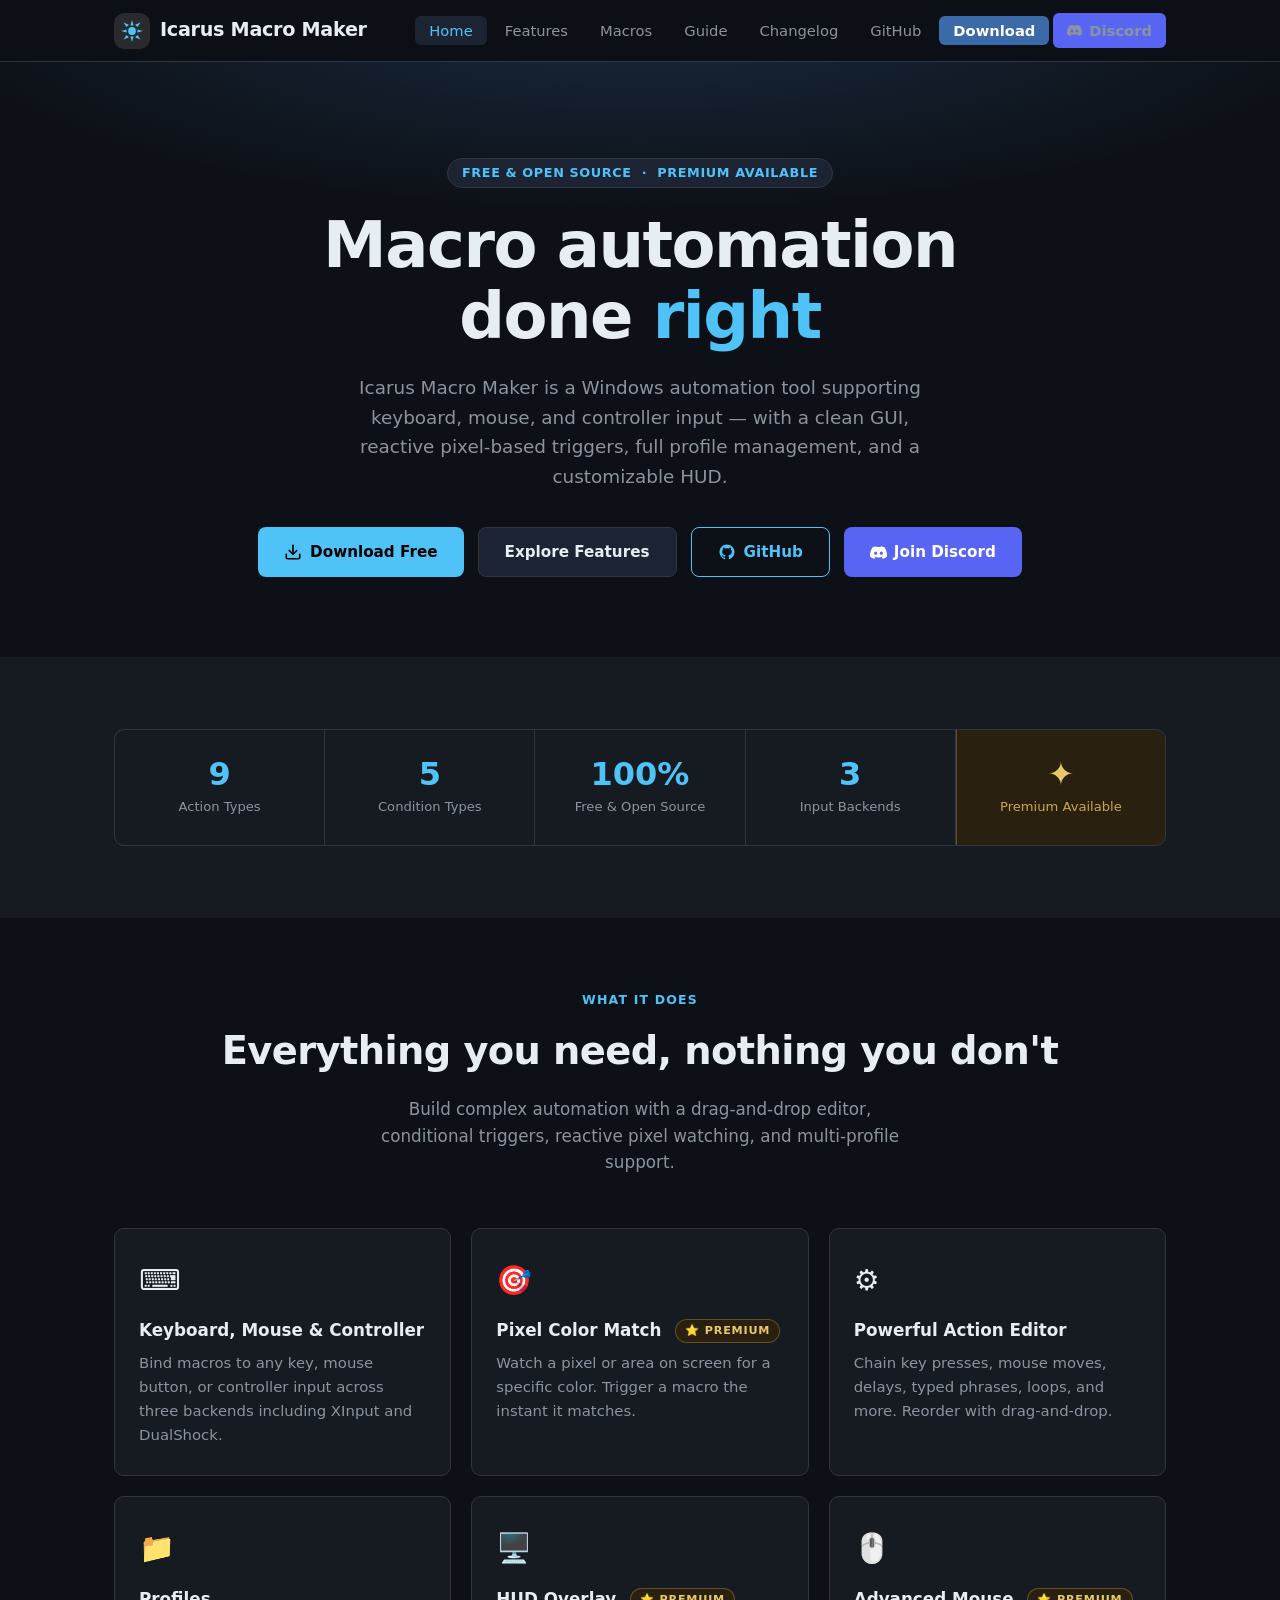
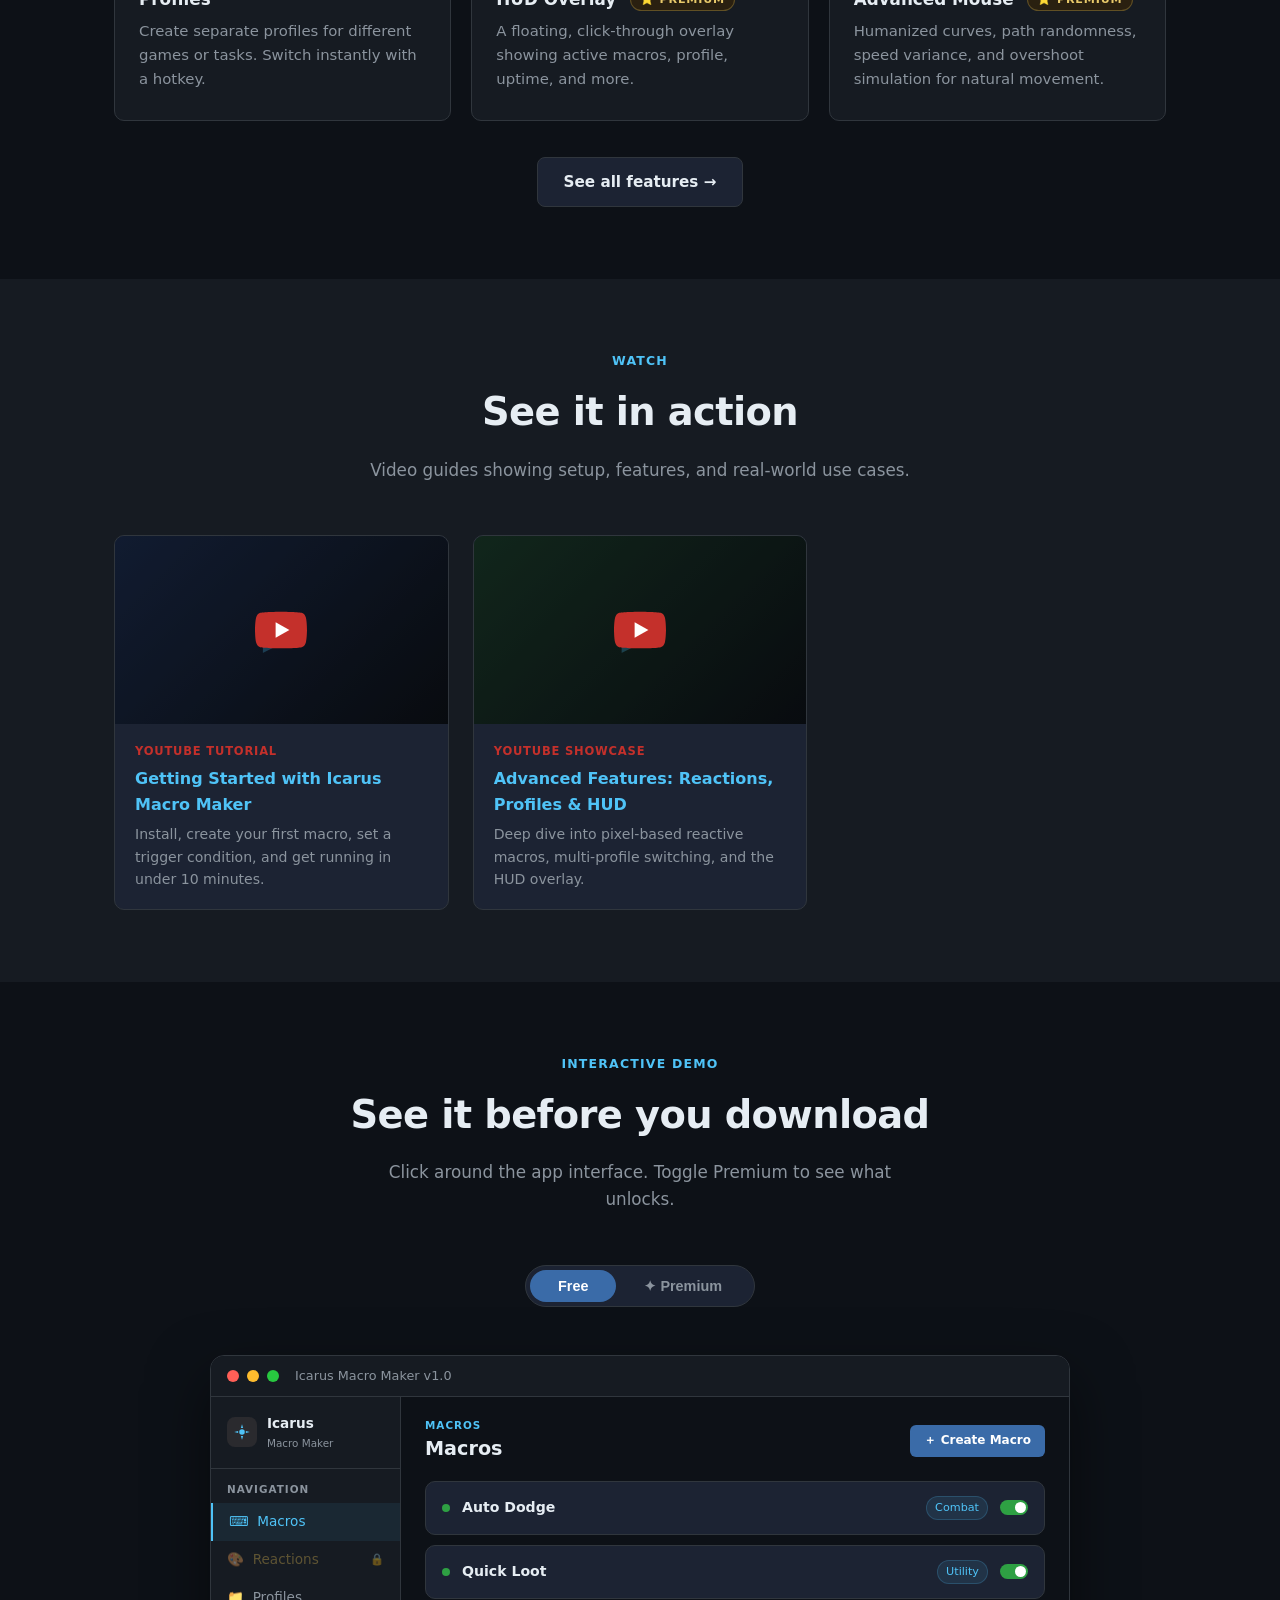
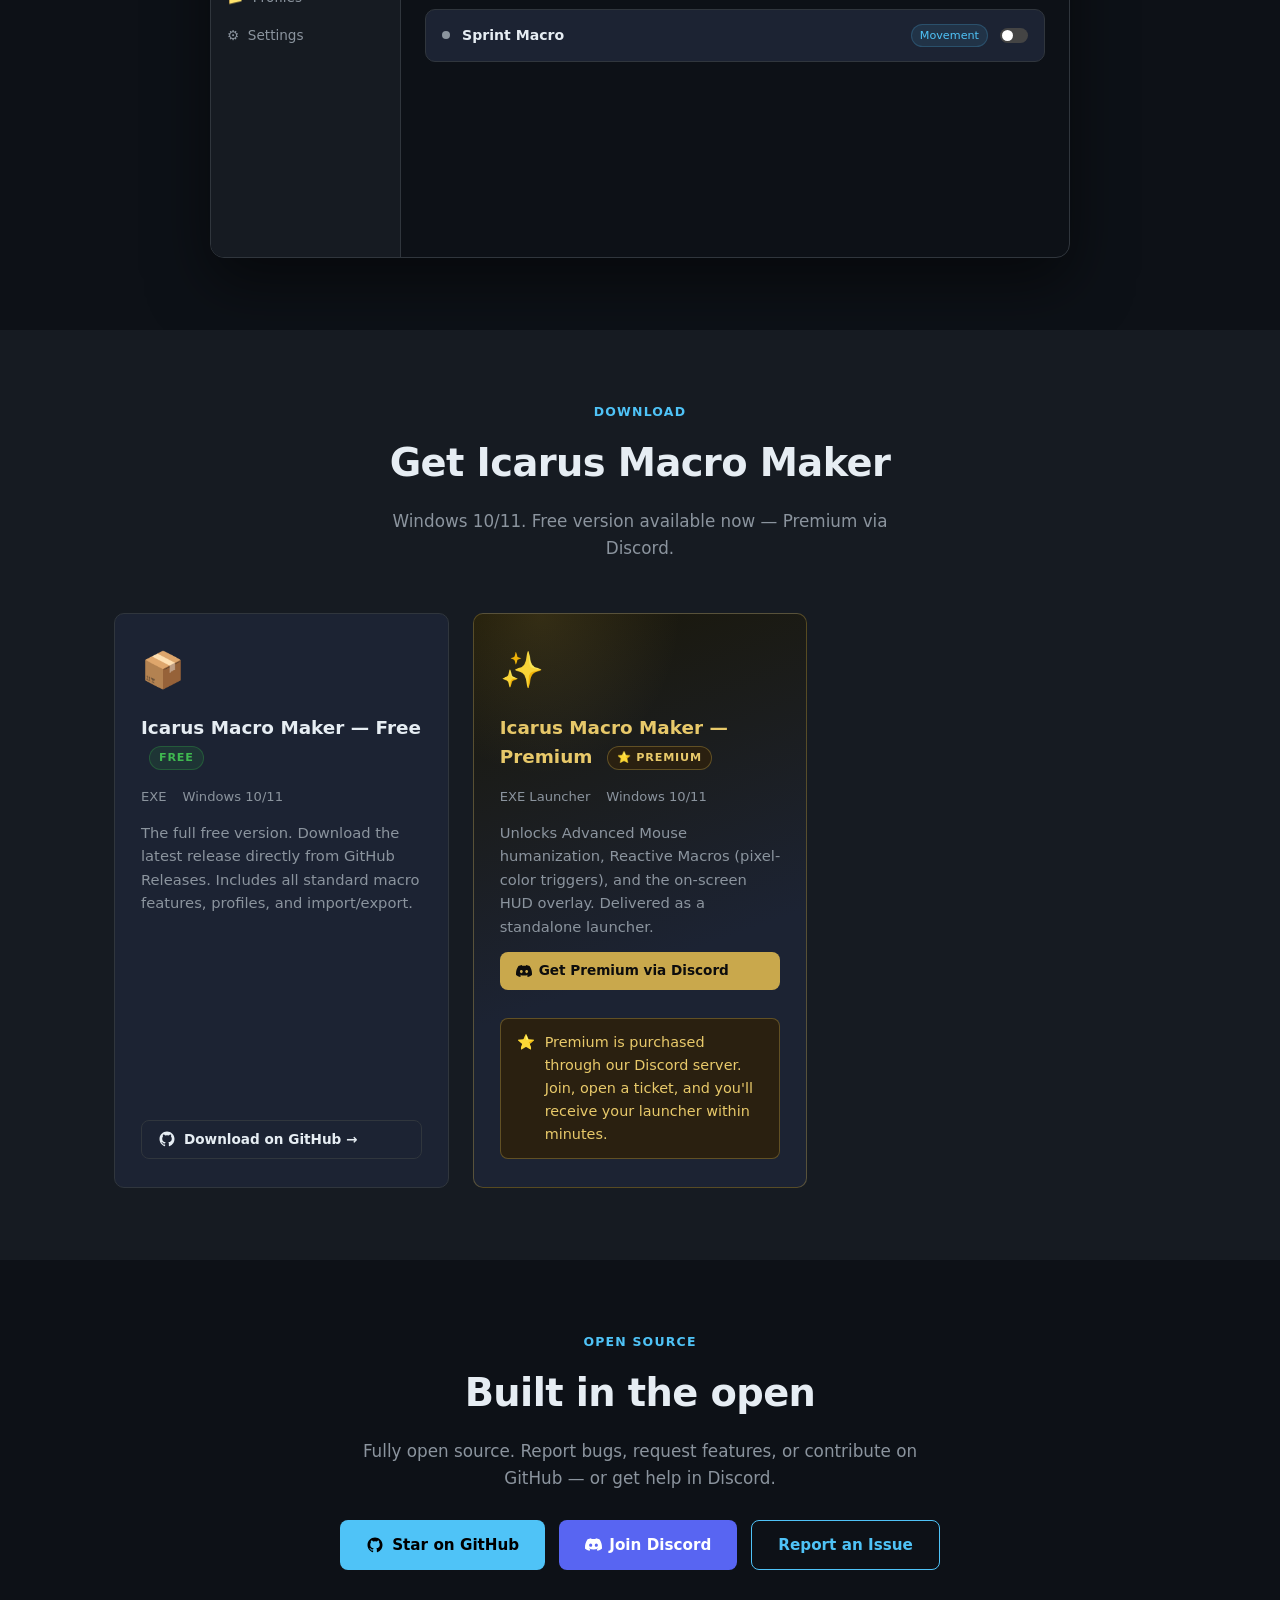
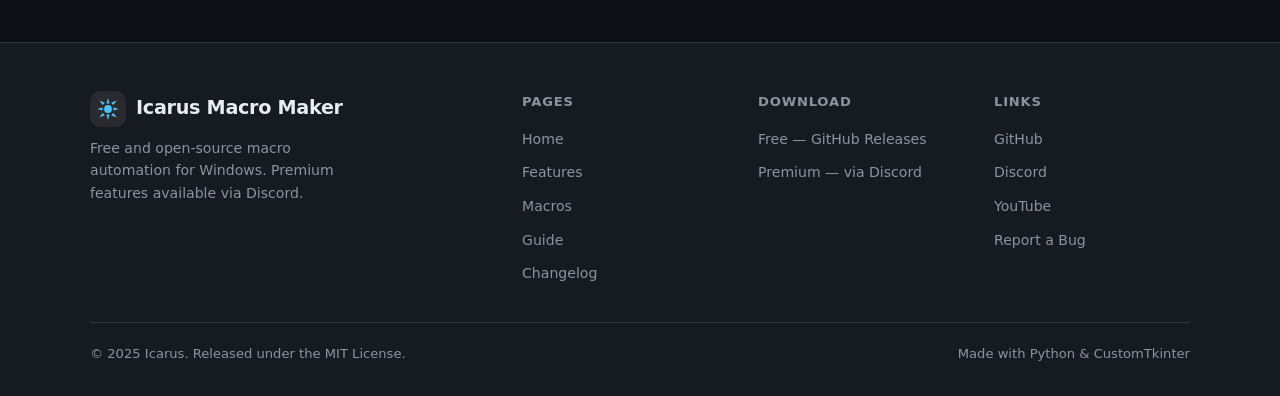
==== commit d04ff2c8: "Add files via upload" ====
--- a/docs/index.html
+++ b/docs/index.html
@@ -3,325 +3,252 @@
 <head>
   <meta charset="UTF-8" />
   <meta name="viewport" content="width=device-width, initial-scale=1.0" />
-  <meta name="description" content="Icarus Macro Maker – a powerful, free macro automation tool for keyboard, mouse, and controller input on Windows." />
+  <meta name="description" content="Icarus Macro Maker – free and premium macro automation for Windows." />
   <title>Icarus Macro Maker</title>
   <link rel="stylesheet" href="css/style.css" />
-  <link rel="icon" href="img/favicon.ico" type="image/x-icon" />
 </head>
 <body>
-
-<!-- ── Navigation ─────────────────────────────────────────── -->
 <nav class="nav" role="navigation" aria-label="Main navigation">
   <div class="nav__inner">
     <a href="index.html" class="nav__logo" aria-label="Icarus Macro Maker home">
-      <div class="nav__logo-icon" aria-hidden="true">⚡</div>
+      <div class="nav__logo-icon" aria-hidden="true">
+        <svg class="logo-svg" viewBox="0 0 36 36" fill="none" xmlns="http://www.w3.org/2000/svg"><circle cx="18" cy="18" r="5" fill="#4FC3F7"/><polygon points="18,4 20,11 16,11" fill="#4FC3F7"/><polygon points="29,7 25,13 22,10" fill="#4FC3F7"/><polygon points="32,18 25,16 25,20" fill="#4FC3F7"/><polygon points="29,29 22,26 25,23" fill="#4FC3F7"/><polygon points="18,32 16,25 20,25" fill="#4FC3F7"/><polygon points="7,29 11,23 14,26" fill="#4FC3F7"/><polygon points="4,18 11,20 11,16" fill="#4FC3F7"/><polygon points="7,7 14,10 11,13" fill="#4FC3F7"/></svg>
+      </div>
       Icarus Macro Maker
     </a>
     <ul class="nav__links" role="list">
       <li><a href="index.html">Home</a></li>
       <li><a href="features.html">Features</a></li>
+      <li><a href="macros.html">Macros</a></li>
       <li><a href="guide.html">Guide</a></li>
       <li><a href="changelog.html">Changelog</a></li>
-      <li><a href="https://discord.gg/MumWTzUERU" target="_blank" rel="noopener" class="btn btn-discord btn-sm"><svg viewBox="0 0 24 24" fill="currentColor" aria-hidden="true"><path d="M20.317 4.492c-1.53-.69-3.17-1.2-4.885-1.49a.075.075 0 00-.079.036c-.21.375-.444.864-.608 1.25-1.845-.276-3.68-.276-5.487 0-.164-.395-.406-.875-.617-1.25a.077.077 0 00-.079-.036 19.736 19.736 0 00-4.885 1.49.07.07 0 00-.032.027C.533 9.093-.32 13.555.099 17.961a.08.08 0 00.031.055 19.9 19.9 0 005.993 2.98.078.078 0 00.084-.026 13.83 13.83 0 001.226-1.963.074.074 0 00-.041-.104 13.107 13.107 0 01-1.872-.878.075.075 0 01-.008-.125c.126-.093.252-.19.372-.287a.075.075 0 01.078-.01c3.927 1.764 8.18 1.764 12.061 0a.075.075 0 01.079.009c.12.098.245.195.372.288a.075.075 0 01-.006.125c-.598.344-1.22.635-1.873.877a.075.075 0 00-.04.105c.36.687.772 1.341 1.225 1.962a.077.077 0 00.084.028 19.876 19.876 0 006.001-2.981.077.077 0 00.032-.054c.5-5.094-.838-9.52-3.549-13.442a.061.061 0 00-.031-.028zM8.02 15.278c-1.182 0-2.157-1.069-2.157-2.38 0-1.312.955-2.38 2.157-2.38 1.211 0 2.176 1.077 2.157 2.38 0 1.311-.955 2.38-2.157 2.38zm7.975 0c-1.183 0-2.157-1.069-2.157-2.38 0-1.312.955-2.38 2.157-2.38 1.211 0 2.176 1.077 2.157 2.38 0 1.311-.946 2.38-2.157 2.38z"/></svg>Join Discord</a></li>
       <li><a href="https://github.com/Dxmpire/IcarusMacroMaker" target="_blank" rel="noopener">GitHub</a></li>
       <li><a href="#downloads" class="nav__cta">Download</a></li>
+      <li><a href="https://discord.gg/MumWTzUERU" target="_blank" rel="noopener" class="btn btn-discord btn-sm"><svg viewBox="0 0 24 24" fill="currentColor" aria-hidden="true" style="width:15px;height:15px;flex-shrink:0"><path d="M20.317 4.492c-1.53-.69-3.17-1.2-4.885-1.49a.075.075 0 00-.079.036c-.21.375-.444.864-.608 1.25-1.845-.276-3.68-.276-5.487 0-.164-.395-.406-.875-.617-1.25a.077.077 0 00-.079-.036 19.736 19.736 0 00-4.885 1.49.07.07 0 00-.032.027C.533 9.093-.32 13.555.099 17.961a.08.08 0 00.031.055 19.9 19.9 0 005.993 2.98.078.078 0 00.084-.026 13.83 13.83 0 001.226-1.963.074.074 0 00-.041-.104 13.107 13.107 0 01-1.872-.878.075.075 0 01-.008-.125c.126-.093.252-.19.372-.287a.075.075 0 01.078-.01c3.927 1.764 8.18 1.764 12.061 0a.075.075 0 01.079.009c.12.098.245.195.372.288a.075.075 0 01-.006.125c-.598.344-1.22.635-1.873.877a.075.075 0 00-.04.105c.36.687.772 1.341 1.225 1.962a.077.077 0 00.084.028 19.876 19.876 0 006.001-2.981.077.077 0 00.032-.054c.5-5.094-.838-9.52-3.549-13.442a.061.061 0 00-.031-.028zM8.02 15.278c-1.182 0-2.157-1.069-2.157-2.38 0-1.312.955-2.38 2.157-2.38 1.211 0 2.176 1.077 2.157 2.38 0 1.311-.955 2.38-2.157 2.38zm7.975 0c-1.183 0-2.157-1.069-2.157-2.38 0-1.312.955-2.38 2.157-2.38 1.211 0 2.176 1.077 2.157 2.38 0 1.311-.946 2.38-2.157 2.38z"/></svg>Discord</a></li>
     </ul>
-    <button class="nav__hamburger" aria-label="Toggle menu" aria-expanded="false">
-      <span></span><span></span><span></span>
-    </button>
+    <button class="nav__hamburger" aria-label="Toggle menu" aria-expanded="false"><span></span><span></span><span></span></button>
   </div>
 </nav>
 
-<!-- ── Hero ───────────────────────────────────────────────── -->
 <section class="hero" aria-labelledby="hero-title">
   <div class="container">
-    <div class="hero__badge">Free &amp; Open Source</div>
-    <h1 class="hero__title" id="hero-title">
-      Macro automation<br>done <span>right</span>
-    </h1>
-    <p class="hero__sub">
-      Icarus Macro Maker is a free Windows automation tool supporting keyboard,
-      mouse, and controller input — with a clean GUI, reactive pixel-based
-      triggers, full profile management, and a customizable HUD.
-    </p>
+    <div class="hero__badge">Free &amp; Open Source &nbsp;·&nbsp; Premium Available</div>
+    <h1 class="hero__title" id="hero-title">Macro automation<br>done <span>right</span></h1>
+    <p class="hero__sub">Icarus Macro Maker is a Windows automation tool supporting keyboard, mouse, and controller input — with a clean GUI, reactive pixel-based triggers, full profile management, and a customizable HUD.</p>
     <div class="hero__actions">
-      <a href="#downloads" class="btn btn-primary">
-        <!-- download icon -->
-        <svg viewBox="0 0 24 24" fill="none" stroke="currentColor" stroke-width="2.2" stroke-linecap="round" stroke-linejoin="round" aria-hidden="true"><path d="M21 15v4a2 2 0 01-2 2H5a2 2 0 01-2-2v-4"/><polyline points="7 10 12 15 17 10"/><line x1="12" y1="15" x2="12" y2="3"/></svg>
-        Download Free
-      </a>
+      <a href="#downloads" class="btn btn-primary"><svg viewBox="0 0 24 24" fill="none" stroke="currentColor" stroke-width="2.2" stroke-linecap="round" stroke-linejoin="round" aria-hidden="true"><path d="M21 15v4a2 2 0 01-2 2H5a2 2 0 01-2-2v-4"/><polyline points="7 10 12 15 17 10"/><line x1="12" y1="15" x2="12" y2="3"/></svg>Download Free</a>
       <a href="features.html" class="btn btn-secondary">Explore Features</a>
-      <a href="https://github.com/Dxmpire/IcarusMacroMaker" target="_blank" rel="noopener" class="btn btn-outline">
-        <!-- github icon -->
-        <svg viewBox="0 0 24 24" fill="currentColor" aria-hidden="true"><path d="M12 2C6.477 2 2 6.484 2 12.017c0 4.425 2.865 8.18 6.839 9.504.5.092.682-.217.682-.483 0-.237-.008-.868-.013-1.703-2.782.605-3.369-1.343-3.369-1.343-.454-1.158-1.11-1.466-1.11-1.466-.908-.62.069-.608.069-.608 1.003.07 1.531 1.032 1.531 1.032.892 1.53 2.341 1.088 2.91.832.092-.647.35-1.088.636-1.338-2.22-.253-4.555-1.113-4.555-4.951 0-1.093.39-1.988 1.029-2.688-.103-.253-.446-1.272.098-2.65 0 0 .84-.27 2.75 1.026A9.564 9.564 0 0112 6.844a9.59 9.59 0 012.504.337c1.909-1.296 2.747-1.027 2.747-1.027.546 1.379.202 2.398.1 2.651.64.7 1.028 1.595 1.028 2.688 0 3.848-2.339 4.695-4.566 4.943.359.309.678.92.678 1.855 0 1.338-.012 2.419-.012 2.747 0 .268.18.58.688.482A10.019 10.019 0 0022 12.017C22 6.484 17.522 2 12 2z"/></svg>
-        View on GitHub
-      </a>
-      <a href="https://discord.gg/MumWTzUERU" target="_blank" rel="noopener" class="btn btn-discord">
-        <!-- discord icon -->
-        <svg viewBox="0 0 24 24" fill="currentColor" aria-hidden="true"><path d="M20.317 4.492c-1.53-.69-3.17-1.2-4.885-1.49a.075.075 0 00-.079.036c-.21.375-.444.864-.608 1.25-1.845-.276-3.68-.276-5.487 0-.164-.395-.406-.875-.617-1.25a.077.077 0 00-.079-.036 19.736 19.736 0 00-4.885 1.49.07.07 0 00-.032.027C.533 9.093-.32 13.555.099 17.961a.08.08 0 00.031.055 19.9 19.9 0 005.993 2.98.078.078 0 00.084-.026 13.83 13.83 0 001.226-1.963.074.074 0 00-.041-.104 13.107 13.107 0 01-1.872-.878.075.075 0 01-.008-.125c.126-.093.252-.19.372-.287a.075.075 0 01.078-.01c3.927 1.764 8.18 1.764 12.061 0a.075.075 0 01.079.009c.12.098.245.195.372.288a.075.075 0 01-.006.125c-.598.344-1.22.635-1.873.877a.075.075 0 00-.04.105c.36.687.772 1.341 1.225 1.962a.077.077 0 00.084.028 19.876 19.876 0 006.001-2.981.077.077 0 00.032-.054c.5-5.094-.838-9.52-3.549-13.442a.061.061 0 00-.031-.028zM8.02 15.278c-1.182 0-2.157-1.069-2.157-2.38 0-1.312.955-2.38 2.157-2.38 1.211 0 2.176 1.077 2.157 2.38 0 1.311-.955 2.38-2.157 2.38zm7.975 0c-1.183 0-2.157-1.069-2.157-2.38 0-1.312.955-2.38 2.157-2.38 1.211 0 2.176 1.077 2.157 2.38 0 1.311-.946 2.38-2.157 2.38z"/></svg>
-        Join Discord
-      </a>
-    </div>
-  </div>
-</section>
-
-<!-- ── Stats bar ───────────────────────────────────────────── -->
+      <a href="https://github.com/Dxmpire/IcarusMacroMaker" target="_blank" rel="noopener" class="btn btn-outline"><svg viewBox="0 0 24 24" fill="currentColor" aria-hidden="true"><path d="M12 2C6.477 2 2 6.484 2 12.017c0 4.425 2.865 8.18 6.839 9.504.5.092.682-.217.682-.483 0-.237-.008-.868-.013-1.703-2.782.605-3.369-1.343-3.369-1.343-.454-1.158-1.11-1.466-1.11-1.466-.908-.62.069-.608.069-.608 1.003.07 1.531 1.032 1.531 1.032.892 1.53 2.341 1.088 2.91.832.092-.647.35-1.088.636-1.338-2.22-.253-4.555-1.113-4.555-4.951 0-1.093.39-1.988 1.029-2.688-.103-.253-.446-1.272.098-2.65 0 0 .84-.27 2.75 1.026A9.564 9.564 0 0112 6.844a9.59 9.59 0 012.504.337c1.909-1.296 2.747-1.027 2.747-1.027.546 1.379.202 2.398.1 2.651.64.7 1.028 1.595 1.028 2.688 0 3.848-2.339 4.695-4.566 4.943.359.309.678.92.678 1.855 0 1.338-.012 2.419-.012 2.747 0 .268.18.58.688.482A10.019 10.019 0 0022 12.017C22 6.484 17.522 2 12 2z"/></svg>GitHub</a>
+      <a href="https://discord.gg/MumWTzUERU" target="_blank" rel="noopener" class="btn btn-discord"><svg viewBox="0 0 24 24" fill="currentColor" aria-hidden="true" style="width:17px;height:17px"><path d="M20.317 4.492c-1.53-.69-3.17-1.2-4.885-1.49a.075.075 0 00-.079.036c-.21.375-.444.864-.608 1.25-1.845-.276-3.68-.276-5.487 0-.164-.395-.406-.875-.617-1.25a.077.077 0 00-.079-.036 19.736 19.736 0 00-4.885 1.49.07.07 0 00-.032.027C.533 9.093-.32 13.555.099 17.961a.08.08 0 00.031.055 19.9 19.9 0 005.993 2.98.078.078 0 00.084-.026 13.83 13.83 0 001.226-1.963.074.074 0 00-.041-.104 13.107 13.107 0 01-1.872-.878.075.075 0 01-.008-.125c.126-.093.252-.19.372-.287a.075.075 0 01.078-.01c3.927 1.764 8.18 1.764 12.061 0a.075.075 0 01.079.009c.12.098.245.195.372.288a.075.075 0 01-.006.125c-.598.344-1.22.635-1.873.877a.075.075 0 00-.04.105c.36.687.772 1.341 1.225 1.962a.077.077 0 00.084.028 19.876 19.876 0 006.001-2.981.077.077 0 00.032-.054c.5-5.094-.838-9.52-3.549-13.442a.061.061 0 00-.031-.028zM8.02 15.278c-1.182 0-2.157-1.069-2.157-2.38 0-1.312.955-2.38 2.157-2.38 1.211 0 2.176 1.077 2.157 2.38 0 1.311-.955 2.38-2.157 2.38zm7.975 0c-1.183 0-2.157-1.069-2.157-2.38 0-1.312.955-2.38 2.157-2.38 1.211 0 2.176 1.077 2.157 2.38 0 1.311-.946 2.38-2.157 2.38z"/></svg>Join Discord</a>
+    </div>
+  </div>
+</section>
+
 <div class="section section--alt" aria-label="Project stats">
   <div class="container">
-    <div class="stats">
-      <div class="stat">
-        <div class="stat__num" data-count="9" data-suffix="">9</div>
-        <div class="stat__label">Action Types</div>
-      </div>
-      <div class="stat">
-        <div class="stat__num" data-count="5" data-suffix="">5</div>
-        <div class="stat__label">Condition Types</div>
-      </div>
-      <div class="stat">
-        <div class="stat__num" data-count="100" data-suffix="%">100%</div>
-        <div class="stat__label">Free &amp; Open Source</div>
-      </div>
-      <div class="stat">
-        <div class="stat__num" data-count="0" data-suffix="">0</div>
-        <div class="stat__label">Dependencies to Buy</div>
-      </div>
-      <div class="stat">
-        <div class="stat__num" data-count="3" data-suffix="">3</div>
-        <div class="stat__label">Input Backends</div>
-      </div>
+    <div class="stats" style="grid-template-columns:repeat(5,1fr)">
+      <div class="stat"><div class="stat__num" data-count="9">9</div><div class="stat__label">Action Types</div></div>
+      <div class="stat"><div class="stat__num" data-count="5">5</div><div class="stat__label">Condition Types</div></div>
+      <div class="stat"><div class="stat__num" data-count="100" data-suffix="%">100%</div><div class="stat__label">Free &amp; Open Source</div></div>
+      <div class="stat"><div class="stat__num" data-count="3">3</div><div class="stat__label">Input Backends</div></div>
+      <div class="stat" style="background:var(--gold-dim);border-left:1px solid var(--gold-border)"><div class="stat__num" style="color:var(--gold-light)">✦</div><div class="stat__label" style="color:var(--gold)">Premium Available</div></div>
     </div>
   </div>
 </div>
 
-<!-- ── Feature highlights ──────────────────────────────────── -->
 <section class="section" aria-labelledby="features-title">
   <div class="container">
     <div class="section__header">
       <p class="section__eyebrow">What it does</p>
       <h2 class="section__title" id="features-title">Everything you need, nothing you don't</h2>
-      <p class="section__desc">
-        Build complex automation sequences with a drag-and-drop editor, conditional
-        triggers, reactive pixel watching, and multi-profile support.
-      </p>
+      <p class="section__desc">Build complex automation with a drag-and-drop editor, conditional triggers, reactive pixel watching, and multi-profile support.</p>
     </div>
     <div class="cards">
-      <div class="card">
-        <div class="card__icon" aria-hidden="true">⌨️</div>
-        <h3 class="card__title">Keyboard, Mouse &amp; Controller</h3>
-        <p class="card__body">Bind macros to any key, mouse button, or controller input across three input backends including XInput and DualShock.</p>
-      </div>
-      <div class="card">
-        <div class="card__icon" aria-hidden="true">🎯</div>
-        <h3 class="card__title">Pixel Color Match</h3>
-        <p class="card__body">Watch a pixel or area on screen for a specific color. Trigger a macro the instant it matches — perfect for game-state reactions.</p>
-      </div>
-      <div class="card">
-        <div class="card__icon" aria-hidden="true">⚙️</div>
-        <h3 class="card__title">Powerful Action Editor</h3>
-        <p class="card__body">Chain key presses, mouse moves, delays, typed phrases, mouse-look, loops, and more. Reorder with drag-and-drop.</p>
-      </div>
-      <div class="card">
-        <div class="card__icon" aria-hidden="true">📁</div>
-        <h3 class="card__title">Profiles</h3>
-        <p class="card__body">Create separate profiles for different games or tasks. Switch instantly with a hotkey or from the HUD overlay.</p>
-      </div>
-      <div class="card">
-        <div class="card__icon" aria-hidden="true">🖥️</div>
-        <h3 class="card__title">Customizable HUD</h3>
-        <p class="card__body">A floating, click-through overlay shows your active macros, profile, uptime, and more. Fully configurable — size, corner, opacity.</p>
-      </div>
-      <div class="card">
-        <div class="card__icon" aria-hidden="true">🪟</div>
-        <h3 class="card__title">Window Focus Lock</h3>
-        <p class="card__body">Restrict individual macros to only run when a specific window is in focus. Per-macro, per-profile — no global toggles needed.</p>
-      </div>
-    </div>
-    <div style="text-align:center;margin-top:36px;">
-      <a href="features.html" class="btn btn-secondary">See all features →</a>
-    </div>
-  </div>
-</section>
-
-<!-- ── YouTube section ─────────────────────────────────────── -->
+      <div class="card"><div class="card__icon">⌨️</div><h3 class="card__title">Keyboard, Mouse &amp; Controller</h3><p class="card__body">Bind macros to any key, mouse button, or controller input across three backends including XInput and DualShock.</p></div>
+      <div class="card"><div class="card__icon">🎯</div><h3 class="card__title">Pixel Color Match <span class="badge-premium">⭐ Premium</span></h3><p class="card__body">Watch a pixel or area on screen for a specific color. Trigger a macro the instant it matches.</p></div>
+      <div class="card"><div class="card__icon">⚙️</div><h3 class="card__title">Powerful Action Editor</h3><p class="card__body">Chain key presses, mouse moves, delays, typed phrases, loops, and more. Reorder with drag-and-drop.</p></div>
+      <div class="card"><div class="card__icon">📁</div><h3 class="card__title">Profiles</h3><p class="card__body">Create separate profiles for different games or tasks. Switch instantly with a hotkey.</p></div>
+      <div class="card"><div class="card__icon">🖥️</div><h3 class="card__title">HUD Overlay <span class="badge-premium">⭐ Premium</span></h3><p class="card__body">A floating, click-through overlay showing active macros, profile, uptime, and more.</p></div>
+      <div class="card"><div class="card__icon">🖱️</div><h3 class="card__title">Advanced Mouse <span class="badge-premium">⭐ Premium</span></h3><p class="card__body">Humanized curves, path randomness, speed variance, and overshoot simulation for natural movement.</p></div>
+    </div>
+    <div style="text-align:center;margin-top:36px;"><a href="features.html" class="btn btn-secondary">See all features →</a></div>
+  </div>
+</section>
+
 <section class="section section--alt" aria-labelledby="videos-title">
   <div class="container">
+    <div class="section__header"><p class="section__eyebrow">Watch</p><h2 class="section__title" id="videos-title">See it in action</h2><p class="section__desc">Video guides showing setup, features, and real-world use cases.</p></div>
+    <div class="yt-grid">
+      <a href="https://www.youtube.com/watch?v=PLACEHOLDER_VIDEO_1" target="_blank" rel="noopener" class="yt-card" aria-label="Watch: Getting Started on YouTube">
+        <div class="yt-card__thumb"><div style="width:100%;height:100%;background:linear-gradient(135deg,#1a2a4a,#0d1117);display:flex;align-items:center;justify-content:center;"><span style="font-size:3rem;opacity:0.4">▶</span></div><div class="yt-card__play"><svg viewBox="0 0 68 48" xmlns="http://www.w3.org/2000/svg"><path d="M66.52 7.74c-.78-2.93-2.49-5.41-5.42-6.19C55.79.13 34 0 34 0S12.21.13 6.9 1.55c-2.93.78-4.63 3.26-5.42 6.19C.06 13.05 0 24 0 24s.06 10.95 1.48 16.26c.78 2.93 2.49 5.41 5.42 6.19C12.21 47.87 34 48 34 48s21.79-.13 27.1-1.55c2.93-.78 4.64-3.26 5.42-6.19C67.94 34.95 68 24 68 24s-.06-10.95-1.48-16.26z" fill="#c4302b"/><path d="M45 24 27 14v20" fill="#fff"/></svg></div></div>
+        <div class="yt-card__info"><div class="yt-card__label">YouTube Tutorial</div><div class="yt-card__title">Getting Started with Icarus Macro Maker</div><div class="yt-card__desc">Install, create your first macro, set a trigger condition, and get running in under 10 minutes.</div></div>
+      </a>
+      <a href="https://www.youtube.com/watch?v=PLACEHOLDER_VIDEO_2" target="_blank" rel="noopener" class="yt-card" aria-label="Watch: Advanced Features on YouTube">
+        <div class="yt-card__thumb"><div style="width:100%;height:100%;background:linear-gradient(135deg,#1a3a2a,#0d1117);display:flex;align-items:center;justify-content:center;"><span style="font-size:3rem;opacity:0.4">▶</span></div><div class="yt-card__play"><svg viewBox="0 0 68 48" xmlns="http://www.w3.org/2000/svg"><path d="M66.52 7.74c-.78-2.93-2.49-5.41-5.42-6.19C55.79.13 34 0 34 0S12.21.13 6.9 1.55c-2.93.78-4.63 3.26-5.42 6.19C.06 13.05 0 24 0 24s.06 10.95 1.48 16.26c.78 2.93 2.49 5.41 5.42 6.19C12.21 47.87 34 48 34 48s21.79-.13 27.1-1.55c2.93-.78 4.64-3.26 5.42-6.19C67.94 34.95 68 24 68 24s-.06-10.95-1.48-16.26z" fill="#c4302b"/><path d="M45 24 27 14v20" fill="#fff"/></svg></div></div>
+        <div class="yt-card__info"><div class="yt-card__label">YouTube Showcase</div><div class="yt-card__title">Advanced Features: Reactions, Profiles &amp; HUD</div><div class="yt-card__desc">Deep dive into pixel-based reactive macros, multi-profile switching, and the HUD overlay.</div></div>
+      </a>
+    </div>
+  </div>
+</section>
+
+<!-- ── Interactive Demo ─────────────────────────────────────── -->
+<section class="section" id="demo" aria-labelledby="demo-title">
+  <div class="container">
     <div class="section__header">
-      <p class="section__eyebrow">Watch</p>
-      <h2 class="section__title" id="videos-title">See it in action</h2>
-      <p class="section__desc">Video guides showing setup, features, and real-world use cases.</p>
-    </div>
-    <div class="yt-grid">
-
-      <!-- Video 1 -->
-      <a href="https://www.youtube.com/watch?v=PLACEHOLDER_VIDEO_1" target="_blank" rel="noopener" class="yt-card" aria-label="Watch: Getting Started with Icarus Macro Maker on YouTube">
-        <div class="yt-card__thumb">
-          <!-- Replace with real thumbnail: img/yt-thumb-1.jpg -->
-          <div style="width:100%;height:100%;background:linear-gradient(135deg,#1a2a4a,#0d1117);display:flex;align-items:center;justify-content:center;">
-            <span style="font-size:3rem;opacity:0.4" aria-hidden="true">▶</span>
-          </div>
-          <div class="yt-card__play" aria-hidden="true">
-            <svg viewBox="0 0 68 48" xmlns="http://www.w3.org/2000/svg"><path d="M66.52 7.74c-.78-2.93-2.49-5.41-5.42-6.19C55.79.13 34 0 34 0S12.21.13 6.9 1.55c-2.93.78-4.63 3.26-5.42 6.19C.06 13.05 0 24 0 24s.06 10.95 1.48 16.26c.78 2.93 2.49 5.41 5.42 6.19C12.21 47.87 34 48 34 48s21.79-.13 27.1-1.55c2.93-.78 4.64-3.26 5.42-6.19C67.94 34.95 68 24 68 24s-.06-10.95-1.48-16.26z" fill="#c4302b"/><path d="M45 24 27 14v20" fill="#fff"/></svg>
-          </div>
+      <p class="section__eyebrow">Interactive Demo</p>
+      <h2 class="section__title" id="demo-title">See it before you download</h2>
+      <p class="section__desc">Click around the app interface. Toggle Premium to see what unlocks.</p>
+    </div>
+    <div class="tier-toggle" id="demoToggle">
+      <button class="tier-toggle__btn active--free" id="btnFree" onclick="setTier('free')">Free</button>
+      <button class="tier-toggle__btn" id="btnPremium" onclick="setTier('premium')">✦ Premium</button>
+    </div>
+    <div class="app-demo">
+      <div class="app-demo__bar">
+        <div class="app-demo__dot app-demo__dot--red"></div>
+        <div class="app-demo__dot app-demo__dot--yel"></div>
+        <div class="app-demo__dot app-demo__dot--grn"></div>
+        <span class="app-demo__title">Icarus Macro Maker v1.0</span>
+      </div>
+      <div class="app-demo__body">
+        <div class="app-demo__sidebar">
+          <div class="app-demo__logo-row">
+            <div class="app-demo__logo-badge"><svg viewBox="0 0 36 36" fill="none" style="width:20px;height:20px"><circle cx="18" cy="18" r="5" fill="#4FC3F7"/><polygon points="18,4 20,11 16,11" fill="#4FC3F7"/><polygon points="32,18 25,16 25,20" fill="#4FC3F7"/><polygon points="18,32 16,25 20,25" fill="#4FC3F7"/><polygon points="4,18 11,20 11,16" fill="#4FC3F7"/></svg></div>
+            <div><div class="app-demo__logo-text">Icarus</div><div class="app-demo__logo-sub">Macro Maker</div></div>
+          </div>
+          <div class="app-demo__nav-label">NAVIGATION</div>
+          <div class="app-demo__nav-item active" onclick="demoNav(this,'demoFreeMain')">⌨ &nbsp;Macros</div>
+          <div class="app-demo__nav-item premium-nav" id="reactionsNav" onclick="demoNav(this,'demoReactions')">🎨 &nbsp;Reactions<span class="lock-icon">🔒</span></div>
+          <div class="app-demo__nav-item" onclick="demoNav(this,'demoProfiles')">📁 &nbsp;Profiles</div>
+          <div class="app-demo__nav-item" onclick="demoNav(this,'demoSettings')">⚙ &nbsp;Settings</div>
         </div>
-        <div class="yt-card__info">
-          <div class="yt-card__label">YouTube Tutorial</div>
-          <div class="yt-card__title">Getting Started with Icarus Macro Maker</div>
-          <div class="yt-card__desc">Install, create your first macro, set a trigger condition, and get running in under 10 minutes.</div>
+        <div class="app-demo__content">
+          <!-- FREE / Macros page -->
+          <div id="demoFreeMain">
+            <div style="display:flex;align-items:center;justify-content:space-between;margin-bottom:16px;">
+              <div><div style="font-size:0.65rem;font-weight:700;letter-spacing:1px;text-transform:uppercase;color:var(--accent)">MACROS</div><div style="font-size:1.2rem;font-weight:800;color:var(--text)">Macros</div></div>
+              <span style="background:var(--accent2);color:#fff;font-size:0.75rem;font-weight:600;padding:6px 14px;border-radius:6px;cursor:default">＋ Create Macro</span>
+            </div>
+            <div class="demo-macro-card demo-macro-card--on"><div class="demo-macro-card__dot"></div><div class="demo-macro-card__name">Auto Dodge</div><div class="demo-macro-card__cat">Combat</div><div class="demo-macro-card__toggle"></div></div>
+            <div class="demo-macro-card demo-macro-card--on"><div class="demo-macro-card__dot"></div><div class="demo-macro-card__name">Quick Loot</div><div class="demo-macro-card__cat">Utility</div><div class="demo-macro-card__toggle"></div></div>
+            <div class="demo-macro-card demo-macro-card--off"><div class="demo-macro-card__dot"></div><div class="demo-macro-card__name">Sprint Macro</div><div class="demo-macro-card__cat">Movement</div><div class="demo-macro-card__toggle"></div></div>
+          </div>
+          <!-- Reactions page (premium) -->
+          <div id="demoReactions" style="display:none">
+            <div style="display:flex;align-items:center;justify-content:space-between;margin-bottom:16px;">
+              <div><div style="font-size:0.65rem;font-weight:700;letter-spacing:1px;text-transform:uppercase;color:var(--gold)">REACTIVE MACROS</div><div style="font-size:1.2rem;font-weight:800;color:var(--text)">Reactions</div></div>
+            </div>
+            <div style="background:var(--bg3);border:1px solid var(--gold-border);border-radius:10px;padding:14px 16px;margin-bottom:14px;">
+              <div style="font-size:0.7rem;font-weight:700;text-transform:uppercase;letter-spacing:0.8px;color:var(--gold);margin-bottom:8px">Pixel Color Match Condition</div>
+              <div style="display:flex;gap:16px;font-size:0.82rem;color:var(--text-muted)">
+                <span>Display 1</span><span>X: 960 &nbsp;Y: 540</span><span style="display:inline-block;width:14px;height:14px;background:#E53935;border-radius:3px;vertical-align:middle"></span><span>#E53935 ±10</span>
+              </div>
+            </div>
+            <div class="demo-locked">
+              <div class="demo-locked__icon">🖥️</div>
+              <div class="demo-locked__title">HUD Overlay — Premium</div>
+              <div class="demo-locked__desc">The on-screen overlay is a Premium feature. Get it via Discord.</div>
+            </div>
+          </div>
+          <!-- Profiles page -->
+          <div id="demoProfiles" style="display:none">
+            <div style="margin-bottom:16px;"><div style="font-size:0.65rem;font-weight:700;letter-spacing:1px;text-transform:uppercase;color:var(--accent)">PROFILES</div><div style="font-size:1.2rem;font-weight:800;color:var(--text)">Profiles</div></div>
+            <div style="background:var(--bg3);border:1px solid var(--accent2);border-radius:10px;padding:14px 16px;margin-bottom:10px;display:flex;align-items:center;justify-content:space-between"><span style="font-size:0.95rem;font-weight:700">Default</span><span style="font-size:0.7rem;background:var(--accent2);color:#fff;padding:2px 10px;border-radius:20px">Active</span></div>
+            <div style="background:var(--bg3);border:1px solid var(--border);border-radius:10px;padding:14px 16px;display:flex;align-items:center;justify-content:space-between"><span style="font-size:0.95rem;color:var(--text-muted)">Gaming Profile</span><span style="font-size:0.75rem;color:var(--accent);cursor:default">Activate</span></div>
+          </div>
+          <!-- Settings page -->
+          <div id="demoSettings" style="display:none">
+            <div style="margin-bottom:16px;"><div style="font-size:0.65rem;font-weight:700;letter-spacing:1px;text-transform:uppercase;color:var(--accent)">SETTINGS</div><div style="font-size:1.2rem;font-weight:800;color:var(--text)">Settings</div></div>
+            <div style="background:var(--bg3);border:1px solid var(--border);border-radius:10px;padding:16px;margin-bottom:10px"><div style="font-size:0.8rem;font-weight:700;color:var(--text);margin-bottom:10px">Global Keybinds</div><div style="display:flex;gap:10px"><span style="background:var(--bg2);border:1px solid var(--border);border-radius:6px;padding:5px 12px;font-size:0.75rem;color:var(--text-muted)">Enable All: Not Set</span><span style="background:var(--bg2);border:1px solid var(--border);border-radius:6px;padding:5px 12px;font-size:0.75rem;color:var(--text-muted)">Disable All: Not Set</span></div></div>
+          </div>
         </div>
-      </a>
-
-      <!-- Video 2 -->
-      <a href="https://www.youtube.com/watch?v=PLACEHOLDER_VIDEO_2" target="_blank" rel="noopener" class="yt-card" aria-label="Watch: Advanced Features Overview on YouTube">
-        <div class="yt-card__thumb">
-          <div style="width:100%;height:100%;background:linear-gradient(135deg,#1a3a2a,#0d1117);display:flex;align-items:center;justify-content:center;">
-            <span style="font-size:3rem;opacity:0.4" aria-hidden="true">▶</span>
-          </div>
-          <div class="yt-card__play" aria-hidden="true">
-            <svg viewBox="0 0 68 48" xmlns="http://www.w3.org/2000/svg"><path d="M66.52 7.74c-.78-2.93-2.49-5.41-5.42-6.19C55.79.13 34 0 34 0S12.21.13 6.9 1.55c-2.93.78-4.63 3.26-5.42 6.19C.06 13.05 0 24 0 24s.06 10.95 1.48 16.26c.78 2.93 2.49 5.41 5.42 6.19C12.21 47.87 34 48 34 48s21.79-.13 27.1-1.55c2.93-.78 4.64-3.26 5.42-6.19C67.94 34.95 68 24 68 24s-.06-10.95-1.48-16.26z" fill="#c4302b"/><path d="M45 24 27 14v20" fill="#fff"/></svg>
-          </div>
-        </div>
-        <div class="yt-card__info">
-          <div class="yt-card__label">YouTube Showcase</div>
-          <div class="yt-card__title">Advanced Features: Reactions, Profiles &amp; HUD</div>
-          <div class="yt-card__desc">Deep dive into pixel-based reactive macros, multi-profile switching, the HUD overlay, and controller support.</div>
-        </div>
-      </a>
-
-    </div>
-  </div>
-</section>
-
-<!-- ── Downloads ───────────────────────────────────────────── -->
-<section class="section" id="downloads" aria-labelledby="downloads-title">
+      </div>
+    </div>
+  </div>
+</section>
+
+<!-- ── Downloads ──────────────────────────────────────────── -->
+<section class="section section--alt" id="downloads" aria-labelledby="downloads-title">
   <div class="container">
     <div class="section__header">
       <p class="section__eyebrow">Download</p>
       <h2 class="section__title" id="downloads-title">Get Icarus Macro Maker</h2>
-      <p class="section__desc">Free. No install required. Windows 10/11.</p>
-    </div>
-
-    <div class="alert alert--info" role="note">
-      <span aria-hidden="true">ℹ️</span>
-      <span>No installation or dependencies required — just download and run the <strong>.exe</strong>.
-      See the <a href="guide.html">Quick Start Guide</a> for setup instructions.</span>
-    </div>
-
-    <div class="download-grid" style="margin-top:28px;">
-
-      <!-- Download 1 -->
+      <p class="section__desc">Windows 10/11. Free version available now — Premium via Discord.</p>
+    </div>
+    <div class="download-grid">
       <div class="dl-card">
-        <div class="dl-card__icon" aria-hidden="true">📦</div>
-        <div class="dl-card__name">Icarus Macro Maker v1.0</div>
-        <div class="dl-card__meta">
-          <span>ZIP archive</span>
-          <span>~placeholder MB</span>
-          <span>Windows</span>
-        </div>
-        <p class="dl-card__desc">
-          Full source release. Includes all runtime files, the default profile,
-          and a sample macro to get you started immediately.
-        </p>
-        <a href="releases/IcarusMacroMaker_v1.0.zip" class="btn btn-primary btn-sm" download>
-          <svg viewBox="0 0 24 24" fill="none" stroke="currentColor" stroke-width="2.2" stroke-linecap="round" stroke-linejoin="round" aria-hidden="true"><path d="M21 15v4a2 2 0 01-2 2H5a2 2 0 01-2-2v-4"/><polyline points="7 10 12 15 17 10"/><line x1="12" y1="15" x2="12" y2="3"/></svg>
-          Download ZIP
-        </a>
-      </div>
-
-      <!-- Download 2 -->
-      <div class="dl-card">
-        <div class="dl-card__icon" aria-hidden="true">📄</div>
-        <div class="dl-card__name">Sample Macro Pack</div>
-        <div class="dl-card__meta">
-          <span>JSON</span>
-          <span>~placeholder KB</span>
-          <span>All versions</span>
-        </div>
-        <p class="dl-card__desc">
-          A collection of ready-to-import macros covering common use cases:
-          combat combos, utility shortcuts, pixel-reactive triggers, and more.
-        </p>
-        <a href="releases/IcarusMacroMaker_SampleMacros.json" class="btn btn-secondary btn-sm" download>
-          <svg viewBox="0 0 24 24" fill="none" stroke="currentColor" stroke-width="2.2" stroke-linecap="round" stroke-linejoin="round" aria-hidden="true"><path d="M21 15v4a2 2 0 01-2 2H5a2 2 0 01-2-2v-4"/><polyline points="7 10 12 15 17 10"/><line x1="12" y1="15" x2="12" y2="3"/></svg>
-          Download Sample Pack
-        </a>
-      </div>
-
-    </div>
-
-    <p class="text-muted mt-md" style="font-size:0.88rem;">
-      Looking for a specific version?
-      <a href="https://github.com/Dxmpire/IcarusMacroMaker/releases" target="_blank" rel="noopener">Browse all releases on GitHub →</a>
-    </p>
-  </div>
-</section>
-
-<!-- ── CTA / GitHub ─────────────────────────────────────────── -->
-<section class="section section--alt" aria-labelledby="github-cta-title">
-  <div class="container" style="text-align:center;">
+        <div class="dl-card__icon">📦</div>
+        <div class="dl-card__name">Icarus Macro Maker — Free <span class="badge-free">Free</span></div>
+        <div class="dl-card__meta"><span>EXE</span><span>Windows 10/11</span></div>
+        <p class="dl-card__desc">The full free version. Download the latest release directly from GitHub Releases. Includes all standard macro features, profiles, and import/export.</p>
+        <a href="https://github.com/Dxmpire/IcarusMacroMaker/releases" target="_blank" rel="noopener" class="btn btn-secondary btn-sm"><svg viewBox="0 0 24 24" fill="currentColor" aria-hidden="true"><path d="M12 2C6.477 2 2 6.484 2 12.017c0 4.425 2.865 8.18 6.839 9.504.5.092.682-.217.682-.483 0-.237-.008-.868-.013-1.703-2.782.605-3.369-1.343-3.369-1.343-.454-1.158-1.11-1.466-1.11-1.466-.908-.62.069-.608.069-.608 1.003.07 1.531 1.032 1.531 1.032.892 1.53 2.341 1.088 2.91.832.092-.647.35-1.088.636-1.338-2.22-.253-4.555-1.113-4.555-4.951 0-1.093.39-1.988 1.029-2.688-.103-.253-.446-1.272.098-2.65 0 0 .84-.27 2.75 1.026A9.564 9.564 0 0112 6.844a9.59 9.59 0 012.504.337c1.909-1.296 2.747-1.027 2.747-1.027.546 1.379.202 2.398.1 2.651.64.7 1.028 1.595 1.028 2.688 0 3.848-2.339 4.695-4.566 4.943.359.309.678.92.678 1.855 0 1.338-.012 2.419-.012 2.747 0 .268.18.58.688.482A10.019 10.019 0 0022 12.017C22 6.484 17.522 2 12 2z"/></svg>Download on GitHub →</a>
+      </div>
+      <div class="dl-card dl-card--premium">
+        <div class="dl-card__icon">✨</div>
+        <div class="dl-card__name">Icarus Macro Maker — Premium <span class="badge-premium">⭐ Premium</span></div>
+        <div class="dl-card__meta"><span>EXE Launcher</span><span>Windows 10/11</span></div>
+        <p class="dl-card__desc">Unlocks Advanced Mouse humanization, Reactive Macros (pixel-color triggers), and the on-screen HUD overlay. Delivered as a standalone launcher.</p>
+        <a href="https://discord.gg/MumWTzUERU" target="_blank" rel="noopener" class="btn btn-gold btn-sm"><svg viewBox="0 0 24 24" fill="currentColor" aria-hidden="true" style="width:16px;height:16px"><path d="M20.317 4.492c-1.53-.69-3.17-1.2-4.885-1.49a.075.075 0 00-.079.036c-.21.375-.444.864-.608 1.25-1.845-.276-3.68-.276-5.487 0-.164-.395-.406-.875-.617-1.25a.077.077 0 00-.079-.036 19.736 19.736 0 00-4.885 1.49.07.07 0 00-.032.027C.533 9.093-.32 13.555.099 17.961a.08.08 0 00.031.055 19.9 19.9 0 005.993 2.98.078.078 0 00.084-.026 13.83 13.83 0 001.226-1.963.074.074 0 00-.041-.104 13.107 13.107 0 01-1.872-.878.075.075 0 01-.008-.125c.126-.093.252-.19.372-.287a.075.075 0 01.078-.01c3.927 1.764 8.18 1.764 12.061 0a.075.075 0 01.079.009c.12.098.245.195.372.288a.075.075 0 01-.006.125c-.598.344-1.22.635-1.873.877a.075.075 0 00-.04.105c.36.687.772 1.341 1.225 1.962a.077.077 0 00.084.028 19.876 19.876 0 006.001-2.981.077.077 0 00.032-.054c.5-5.094-.838-9.52-3.549-13.442a.061.061 0 00-.031-.028zM8.02 15.278c-1.182 0-2.157-1.069-2.157-2.38 0-1.312.955-2.38 2.157-2.38 1.211 0 2.176 1.077 2.157 2.38 0 1.311-.955 2.38-2.157 2.38zm7.975 0c-1.183 0-2.157-1.069-2.157-2.38 0-1.312.955-2.38 2.157-2.38 1.211 0 2.176 1.077 2.157 2.38 0 1.311-.946 2.38-2.157 2.38z"/></svg>Get Premium via Discord</a>
+        <div class="premium-note"><span>⭐</span><span>Premium is purchased through our Discord server. Join, open a ticket, and you'll receive your launcher within minutes.</span></div>
+      </div>
+    </div>
+  </div>
+</section>
+
+<section class="section" aria-labelledby="github-cta-title">
+  <div class="container" style="text-align:center">
     <p class="section__eyebrow">Open Source</p>
     <h2 class="section__title" id="github-cta-title">Built in the open</h2>
-    <p class="section__desc" style="margin-bottom:28px;">
-      Icarus Macro Maker is fully open source. Report bugs, request features,
-      or contribute directly on GitHub — or get help and chat with the community on Discord.
-    </p>
-    <div style="display:flex;gap:14px;justify-content:center;flex-wrap:wrap;">
-      <a href="https://github.com/Dxmpire/IcarusMacroMaker" target="_blank" rel="noopener" class="btn btn-primary">
-        <svg viewBox="0 0 24 24" fill="currentColor" aria-hidden="true"><path d="M12 2C6.477 2 2 6.484 2 12.017c0 4.425 2.865 8.18 6.839 9.504.5.092.682-.217.682-.483 0-.237-.008-.868-.013-1.703-2.782.605-3.369-1.343-3.369-1.343-.454-1.158-1.11-1.466-1.11-1.466-.908-.62.069-.608.069-.608 1.003.07 1.531 1.032 1.531 1.032.892 1.53 2.341 1.088 2.91.832.092-.647.35-1.088.636-1.338-2.22-.253-4.555-1.113-4.555-4.951 0-1.093.39-1.988 1.029-2.688-.103-.253-.446-1.272.098-2.65 0 0 .84-.27 2.75 1.026A9.564 9.564 0 0112 6.844a9.59 9.59 0 012.504.337c1.909-1.296 2.747-1.027 2.747-1.027.546 1.379.202 2.398.1 2.651.64.7 1.028 1.595 1.028 2.688 0 3.848-2.339 4.695-4.566 4.943.359.309.678.92.678 1.855 0 1.338-.012 2.419-.012 2.747 0 .268.18.58.688.482A10.019 10.019 0 0022 12.017C22 6.484 17.522 2 12 2z"/></svg>
-        Star on GitHub
-      </a>
-      <a href="https://discord.gg/MumWTzUERU" target="_blank" rel="noopener" class="btn btn-discord">
-        <svg viewBox="0 0 24 24" fill="currentColor" aria-hidden="true"><path d="M20.317 4.492c-1.53-.69-3.17-1.2-4.885-1.49a.075.075 0 00-.079.036c-.21.375-.444.864-.608 1.25-1.845-.276-3.68-.276-5.487 0-.164-.395-.406-.875-.617-1.25a.077.077 0 00-.079-.036 19.736 19.736 0 00-4.885 1.49.07.07 0 00-.032.027C.533 9.093-.32 13.555.099 17.961a.08.08 0 00.031.055 19.9 19.9 0 005.993 2.98.078.078 0 00.084-.026 13.83 13.83 0 001.226-1.963.074.074 0 00-.041-.104 13.107 13.107 0 01-1.872-.878.075.075 0 01-.008-.125c.126-.093.252-.19.372-.287a.075.075 0 01.078-.01c3.927 1.764 8.18 1.764 12.061 0a.075.075 0 01.079.009c.12.098.245.195.372.288a.075.075 0 01-.006.125c-.598.344-1.22.635-1.873.877a.075.075 0 00-.04.105c.36.687.772 1.341 1.225 1.962a.077.077 0 00.084.028 19.876 19.876 0 006.001-2.981.077.077 0 00.032-.054c.5-5.094-.838-9.52-3.549-13.442a.061.061 0 00-.031-.028zM8.02 15.278c-1.182 0-2.157-1.069-2.157-2.38 0-1.312.955-2.38 2.157-2.38 1.211 0 2.176 1.077 2.157 2.38 0 1.311-.955 2.38-2.157 2.38zm7.975 0c-1.183 0-2.157-1.069-2.157-2.38 0-1.312.955-2.38 2.157-2.38 1.211 0 2.176 1.077 2.157 2.38 0 1.311-.946 2.38-2.157 2.38z"/></svg>
-        Join Discord
-      </a>
+    <p class="section__desc" style="margin-bottom:28px">Fully open source. Report bugs, request features, or contribute on GitHub — or get help in Discord.</p>
+    <div style="display:flex;gap:14px;justify-content:center;flex-wrap:wrap">
+      <a href="https://github.com/Dxmpire/IcarusMacroMaker" target="_blank" rel="noopener" class="btn btn-primary"><svg viewBox="0 0 24 24" fill="currentColor" aria-hidden="true"><path d="M12 2C6.477 2 2 6.484 2 12.017c0 4.425 2.865 8.18 6.839 9.504.5.092.682-.217.682-.483 0-.237-.008-.868-.013-1.703-2.782.605-3.369-1.343-3.369-1.343-.454-1.158-1.11-1.466-1.11-1.466-.908-.62.069-.608.069-.608 1.003.07 1.531 1.032 1.531 1.032.892 1.53 2.341 1.088 2.91.832.092-.647.35-1.088.636-1.338-2.22-.253-4.555-1.113-4.555-4.951 0-1.093.39-1.988 1.029-2.688-.103-.253-.446-1.272.098-2.65 0 0 .84-.27 2.75 1.026A9.564 9.564 0 0112 6.844a9.59 9.59 0 012.504.337c1.909-1.296 2.747-1.027 2.747-1.027.546 1.379.202 2.398.1 2.651.64.7 1.028 1.595 1.028 2.688 0 3.848-2.339 4.695-4.566 4.943.359.309.678.92.678 1.855 0 1.338-.012 2.419-.012 2.747 0 .268.18.58.688.482A10.019 10.019 0 0022 12.017C22 6.484 17.522 2 12 2z"/></svg>Star on GitHub</a>
+      <a href="https://discord.gg/MumWTzUERU" target="_blank" rel="noopener" class="btn btn-discord"><svg viewBox="0 0 24 24" fill="currentColor" aria-hidden="true" style="width:17px;height:17px"><path d="M20.317 4.492c-1.53-.69-3.17-1.2-4.885-1.49a.075.075 0 00-.079.036c-.21.375-.444.864-.608 1.25-1.845-.276-3.68-.276-5.487 0-.164-.395-.406-.875-.617-1.25a.077.077 0 00-.079-.036 19.736 19.736 0 00-4.885 1.49.07.07 0 00-.032.027C.533 9.093-.32 13.555.099 17.961a.08.08 0 00.031.055 19.9 19.9 0 005.993 2.98.078.078 0 00.084-.026 13.83 13.83 0 001.226-1.963.074.074 0 00-.041-.104 13.107 13.107 0 01-1.872-.878.075.075 0 01-.008-.125c.126-.093.252-.19.372-.287a.075.075 0 01.078-.01c3.927 1.764 8.18 1.764 12.061 0a.075.075 0 01.079.009c.12.098.245.195.372.288a.075.075 0 01-.006.125c-.598.344-1.22.635-1.873.877a.075.075 0 00-.04.105c.36.687.772 1.341 1.225 1.962a.077.077 0 00.084.028 19.876 19.876 0 006.001-2.981.077.077 0 00.032-.054c.5-5.094-.838-9.52-3.549-13.442a.061.061 0 00-.031-.028zM8.02 15.278c-1.182 0-2.157-1.069-2.157-2.38 0-1.312.955-2.38 2.157-2.38 1.211 0 2.176 1.077 2.157 2.38 0 1.311-.955 2.38-2.157 2.38zm7.975 0c-1.183 0-2.157-1.069-2.157-2.38 0-1.312.955-2.38 2.157-2.38 1.211 0 2.176 1.077 2.157 2.38 0 1.311-.946 2.38-2.157 2.38z"/></svg>Join Discord</a>
       <a href="https://github.com/Dxmpire/IcarusMacroMaker/issues" target="_blank" rel="noopener" class="btn btn-outline">Report an Issue</a>
     </div>
   </div>
 </section>
 
-<!-- ── Footer ──────────────────────────────────────────────── -->
 <footer class="footer" role="contentinfo">
   <div class="footer__inner">
     <div class="footer__brand">
-      <div class="nav__logo">
-        <div class="nav__logo-icon" aria-hidden="true">⚡</div>
-        Icarus Macro Maker
-      </div>
-      <p>A free, open-source macro automation tool for Windows. Built with Python and CustomTkinter.</p>
-    </div>
-    <div>
-      <div class="footer__col-title">Pages</div>
-      <ul class="footer__links">
-        <li><a href="index.html">Home</a></li>
-        <li><a href="features.html">Features</a></li>
-        <li><a href="guide.html">Guide</a></li>
-        <li><a href="changelog.html">Changelog</a></li>
-      </ul>
-    </div>
-    <div>
-      <div class="footer__col-title">Download</div>
-      <ul class="footer__links">
-        <li><a href="releases/IcarusMacroMaker_v1.0.zip" download>v1.0 ZIP</a></li>
-        <li><a href="releases/IcarusMacroMaker_SampleMacros.json" download>Sample Macros</a></li>
-        <li><a href="https://github.com/Dxmpire/IcarusMacroMaker/releases" target="_blank" rel="noopener">All Releases</a></li>
-      </ul>
-    </div>
-    <div>
-      <div class="footer__col-title">Links</div>
-      <ul class="footer__links">
-        <li><a href="https://github.com/Dxmpire/IcarusMacroMaker" target="_blank" rel="noopener">GitHub</a></li>
-        <li><a href="https://discord.gg/MumWTzUERU" target="_blank" rel="noopener">Discord</a></li>
-        <li><a href="https://www.youtube.com/@DomisIcarus" target="_blank" rel="noopener">IcarusSoftware - YouTube</a></li>
-        <li><a href="https://www.youtube.com/watch?v=PLACEHOLDER_VIDEO_2" target="_blank" rel="noopener">Showcase Video</a></li>
-        <li><a href="https://github.com/Dxmpire/IcarusMacroMaker/issues" target="_blank" rel="noopener">Report a Bug</a></li>
-      </ul>
-    </div>
-  </div>
-  <div class="footer__bottom">
-    <span>© 2025 Icarus. Released under the MIT License.</span>
-    <span>Made with Python &amp; CustomTkinter</span>
-  </div>
+      <div class="nav__logo"><div class="nav__logo-icon" aria-hidden="true"><svg class="logo-svg" viewBox="0 0 36 36" fill="none"><circle cx="18" cy="18" r="5" fill="#4FC3F7"/><polygon points="18,4 20,11 16,11" fill="#4FC3F7"/><polygon points="29,7 25,13 22,10" fill="#4FC3F7"/><polygon points="32,18 25,16 25,20" fill="#4FC3F7"/><polygon points="29,29 22,26 25,23" fill="#4FC3F7"/><polygon points="18,32 16,25 20,25" fill="#4FC3F7"/><polygon points="7,29 11,23 14,26" fill="#4FC3F7"/><polygon points="4,18 11,20 11,16" fill="#4FC3F7"/><polygon points="7,7 14,10 11,13" fill="#4FC3F7"/></svg></div>Icarus Macro Maker</div>
+      <p>Free and open-source macro automation for Windows. Premium features available via Discord.</p>
+    </div>
+    <div><div class="footer__col-title">Pages</div><ul class="footer__links"><li><a href="index.html">Home</a></li><li><a href="features.html">Features</a></li><li><a href="macros.html">Macros</a></li><li><a href="guide.html">Guide</a></li><li><a href="changelog.html">Changelog</a></li></ul></div>
+    <div><div class="footer__col-title">Download</div><ul class="footer__links"><li><a href="https://github.com/Dxmpire/IcarusMacroMaker/releases" target="_blank" rel="noopener">Free — GitHub Releases</a></li><li><a href="https://discord.gg/MumWTzUERU" target="_blank" rel="noopener">Premium — via Discord</a></li></ul></div>
+    <div><div class="footer__col-title">Links</div><ul class="footer__links"><li><a href="https://github.com/Dxmpire/IcarusMacroMaker" target="_blank" rel="noopener">GitHub</a></li><li><a href="https://discord.gg/MumWTzUERU" target="_blank" rel="noopener">Discord</a></li><li><a href="https://www.youtube.com/@DomisIcarus" target="_blank" rel="noopener">YouTube</a></li><li><a href="https://github.com/Dxmpire/IcarusMacroMaker/issues" target="_blank" rel="noopener">Report a Bug</a></li></ul></div>
+  </div>
+  <div class="footer__bottom"><span>© 2025 Icarus. Released under the MIT License.</span><span>Made with Python &amp; CustomTkinter</span></div>
 </footer>
 
 <script src="js/main.js"></script>
+<script>
+// Demo tier toggle
+function setTier(tier) {
+  var btnF = document.getElementById('btnFree');
+  var btnP = document.getElementById('btnPremium');
+  var reactionsNav = document.getElementById('reactionsNav');
+  if (tier === 'premium') {
+    btnF.className = 'tier-toggle__btn';
+    btnP.className = 'tier-toggle__btn active--premium';
+    if (reactionsNav) { reactionsNav.classList.remove('premium-nav'); reactionsNav.querySelector('.lock-icon').style.display='none'; }
+  } else {
+    btnF.className = 'tier-toggle__btn active--free';
+    btnP.className = 'tier-toggle__btn';
+    if (reactionsNav) { reactionsNav.classList.add('premium-nav'); reactionsNav.querySelector('.lock-icon').style.display=''; }
+  }
+}
+// Demo sidebar nav
+function demoNav(el, panelId) {
+  var rn = document.getElementById('reactionsNav');
+  if (el === rn && rn.classList.contains('premium-nav')) return;
+  document.querySelectorAll('.app-demo__nav-item').forEach(function(n){ n.classList.remove('active'); });
+  el.classList.add('active');
+  var panels = ['demoFreeMain','demoReactions','demoProfiles','demoSettings'];
+  panels.forEach(function(id){ var p = document.getElementById(id); if(p) p.style.display='none'; });
+  var target = document.getElementById(panelId);
+  if (target) target.style.display='block';
+}
+</script>
 </body>
 </html>
--- a/docs/css/style.css
+++ b/docs/css/style.css
@@ -23,6 +23,13 @@
   --nav-h:       62px;
   --max-w:       1100px;
   --transition:  0.2s ease;
+
+  /* Premium gold palette */
+  --gold:        #C9A84C;
+  --gold-light:  #E8C96A;
+  --gold-dim:    #2A2010;
+  --gold-border: rgba(201,168,76,0.35);
+  --gold-glow:   rgba(201,168,76,0.15);
 }
 
 html { scroll-behavior: smooth; font-size: 16px; }
@@ -85,14 +92,15 @@
 }
 
 .nav__logo-icon {
-  width: 32px;
-  height: 32px;
-  background: linear-gradient(135deg, var(--accent2), var(--accent));
-  border-radius: 8px;
+  width: 36px;
+  height: 36px;
+  background: #2a2a2e;
+  border-radius: 10px;
   display: flex;
   align-items: center;
   justify-content: center;
-  font-size: 1rem;
+  flex-shrink: 0;
+  overflow: hidden;
 }
 
 .nav__links {
@@ -802,3 +810,543 @@
   .stats { grid-template-columns: 1fr 1fr; }
   .section { padding: 48px 0; }
 }
+
+/* ── Sun logo SVG ────────────────────────────────────────────── */
+.logo-svg { display:block; width:28px; height:28px; }
+
+/* ── Premium badge / label ───────────────────────────────────── */
+.badge-premium {
+  display: inline-flex;
+  align-items: center;
+  gap: 5px;
+  background: var(--gold-dim);
+  border: 1px solid var(--gold-border);
+  color: var(--gold-light);
+  font-size: 0.7rem;
+  font-weight: 700;
+  letter-spacing: 0.8px;
+  text-transform: uppercase;
+  padding: 2px 9px;
+  border-radius: 20px;
+  vertical-align: middle;
+  margin-left: 8px;
+}
+
+.badge-free {
+  display: inline-flex;
+  align-items: center;
+  background: rgba(46,160,67,0.15);
+  border: 1px solid rgba(46,160,67,0.35);
+  color: #3fb950;
+  font-size: 0.7rem;
+  font-weight: 700;
+  letter-spacing: 0.8px;
+  text-transform: uppercase;
+  padding: 2px 9px;
+  border-radius: 20px;
+  vertical-align: middle;
+  margin-left: 8px;
+}
+
+/* ── Premium download card ───────────────────────────────────── */
+.dl-card--premium {
+  border-color: var(--gold-border);
+  background: linear-gradient(160deg, #1a1708 0%, var(--bg3) 60%);
+  position: relative;
+  overflow: hidden;
+}
+.dl-card--premium::before {
+  content: "";
+  position: absolute;
+  inset: 0;
+  background: radial-gradient(ellipse 60% 40% at 20% 0%, var(--gold-glow), transparent 70%);
+  pointer-events: none;
+}
+.dl-card--premium:hover { border-color: var(--gold); }
+.dl-card--premium .dl-card__name { color: var(--gold-light); }
+.dl-card--premium .btn-gold {
+  background: var(--gold);
+  color: #0d0d0d;
+  border: none;
+}
+.dl-card--premium .btn-gold:hover {
+  background: var(--gold-light);
+  transform: translateY(-1px);
+}
+
+/* ── Premium note ────────────────────────────────────────────── */
+.premium-note {
+  display: flex;
+  align-items: flex-start;
+  gap: 10px;
+  background: var(--gold-dim);
+  border: 1px solid var(--gold-border);
+  border-radius: 8px;
+  padding: 12px 16px;
+  font-size: 0.9rem;
+  color: var(--gold-light);
+  margin-top: 14px;
+}
+
+/* ── Free / Premium toggle + comparison ─────────────────────── */
+.tier-toggle {
+  display: flex;
+  align-items: center;
+  justify-content: center;
+  gap: 0;
+  background: var(--bg3);
+  border: 1px solid var(--border);
+  border-radius: 40px;
+  padding: 4px;
+  width: fit-content;
+  margin: 0 auto 48px;
+}
+
+.tier-toggle__btn {
+  padding: 8px 28px;
+  border-radius: 36px;
+  font-size: 0.9rem;
+  font-weight: 600;
+  cursor: pointer;
+  border: none;
+  background: transparent;
+  color: var(--text-muted);
+  transition: all var(--transition);
+}
+
+.tier-toggle__btn.active--free {
+  background: var(--accent2);
+  color: #fff;
+}
+
+.tier-toggle__btn.active--premium {
+  background: var(--gold);
+  color: #0d0d0d;
+}
+
+/* ── App demo frame ──────────────────────────────────────────── */
+.app-demo {
+  background: #0d1117;
+  border: 1px solid var(--border);
+  border-radius: 14px;
+  overflow: hidden;
+  box-shadow: 0 24px 60px rgba(0,0,0,0.5);
+  max-width: 860px;
+  margin: 0 auto;
+  user-select: none;
+}
+
+.app-demo__bar {
+  background: #161b22;
+  padding: 10px 16px;
+  display: flex;
+  align-items: center;
+  gap: 8px;
+  border-bottom: 1px solid var(--border);
+}
+
+.app-demo__dot {
+  width: 12px; height: 12px;
+  border-radius: 50%;
+}
+.app-demo__dot--red   { background: #ff5f57; }
+.app-demo__dot--yel   { background: #febc2e; }
+.app-demo__dot--grn   { background: #28c840; }
+
+.app-demo__title {
+  font-size: 0.8rem;
+  color: var(--text-muted);
+  margin-left: 8px;
+}
+
+.app-demo__body {
+  display: grid;
+  grid-template-columns: 190px 1fr;
+  min-height: 460px;
+}
+
+.app-demo__sidebar {
+  background: #161b22;
+  border-right: 1px solid var(--border);
+  padding: 16px 0;
+}
+
+.app-demo__logo-row {
+  display: flex;
+  align-items: center;
+  gap: 10px;
+  padding: 0 16px 16px;
+  border-bottom: 1px solid var(--border);
+  margin-bottom: 12px;
+}
+
+.app-demo__logo-badge {
+  width: 30px; height: 30px;
+  background: #2a2a2e;
+  border-radius: 8px;
+  display: flex; align-items: center; justify-content: center;
+  flex-shrink: 0;
+}
+
+.app-demo__logo-text { font-size: 0.85rem; font-weight: 700; color: var(--text); }
+.app-demo__logo-sub  { font-size: 0.65rem; color: var(--text-muted); }
+
+.app-demo__nav-label {
+  font-size: 0.65rem;
+  font-weight: 700;
+  letter-spacing: 1px;
+  text-transform: uppercase;
+  color: var(--text-muted);
+  padding: 0 16px;
+  margin-bottom: 6px;
+}
+
+.app-demo__nav-item {
+  display: flex;
+  align-items: center;
+  gap: 10px;
+  padding: 8px 16px;
+  font-size: 0.85rem;
+  color: var(--text-muted);
+  cursor: pointer;
+  border-radius: 0;
+  transition: background var(--transition);
+}
+
+.app-demo__nav-item:hover { background: #1c2333; color: var(--text); }
+
+.app-demo__nav-item.active {
+  background: rgba(79,195,247,0.08);
+  color: var(--accent);
+  border-left: 2px solid var(--accent);
+}
+
+.app-demo__nav-item.premium-nav {
+  color: var(--gold);
+  opacity: 0.4;
+  cursor: not-allowed;
+  position: relative;
+}
+
+.app-demo__nav-item.premium-nav .lock-icon {
+  margin-left: auto;
+  font-size: 0.7rem;
+}
+
+.app-demo__content { padding: 20px 24px; overflow: hidden; }
+
+/* Macro card in demo */
+.demo-macro-card {
+  background: var(--bg3);
+  border: 1px solid var(--border);
+  border-radius: 10px;
+  padding: 14px 16px;
+  margin-bottom: 10px;
+  display: flex;
+  align-items: center;
+  gap: 12px;
+  cursor: default;
+}
+
+.demo-macro-card__dot {
+  width: 8px; height: 8px;
+  border-radius: 50%;
+  flex-shrink: 0;
+}
+
+.demo-macro-card__name {
+  font-size: 0.88rem;
+  font-weight: 600;
+  color: var(--text);
+  flex: 1;
+}
+
+.demo-macro-card__cat {
+  font-size: 0.7rem;
+  background: rgba(79,195,247,0.1);
+  color: var(--accent);
+  border: 1px solid rgba(79,195,247,0.2);
+  padding: 2px 8px;
+  border-radius: 20px;
+}
+
+.demo-macro-card__toggle {
+  width: 28px; height: 15px;
+  border-radius: 10px;
+  position: relative;
+  flex-shrink: 0;
+}
+
+.demo-macro-card__toggle::after {
+  content: "";
+  position: absolute;
+  width: 11px; height: 11px;
+  border-radius: 50%;
+  top: 2px;
+  background: #fff;
+  transition: left var(--transition);
+}
+
+.demo-macro-card--on .demo-macro-card__dot  { background: #2ea043; }
+.demo-macro-card--on .demo-macro-card__toggle { background: #2ea043; }
+.demo-macro-card--on .demo-macro-card__toggle::after { left: 15px; }
+
+.demo-macro-card--off .demo-macro-card__dot  { background: var(--text-muted); }
+.demo-macro-card--off .demo-macro-card__toggle { background: #444; }
+.demo-macro-card--off .demo-macro-card__toggle::after { left: 2px; }
+
+/* Demo locked overlay */
+.demo-locked {
+  display: flex;
+  flex-direction: column;
+  align-items: center;
+  justify-content: center;
+  height: 100%;
+  min-height: 300px;
+  gap: 14px;
+  text-align: center;
+}
+
+.demo-locked__icon {
+  width: 52px; height: 52px;
+  border-radius: 50%;
+  background: var(--gold-dim);
+  border: 1px solid var(--gold-border);
+  display: flex; align-items: center; justify-content: center;
+  font-size: 1.4rem;
+}
+
+.demo-locked__title {
+  font-size: 1.05rem;
+  font-weight: 700;
+  color: var(--gold-light);
+}
+
+.demo-locked__desc {
+  font-size: 0.85rem;
+  color: var(--text-muted);
+  max-width: 280px;
+}
+
+/* Demo HUD preview */
+.demo-hud {
+  position: absolute;
+  bottom: 20px;
+  right: 20px;
+  background: rgba(13,17,23,0.88);
+  border: 1px solid var(--border);
+  border-radius: 8px;
+  padding: 12px 14px;
+  font-size: 0.75rem;
+  color: var(--text-muted);
+  min-width: 160px;
+  pointer-events: none;
+}
+
+.demo-hud__title { font-weight: 700; color: var(--text); margin-bottom: 6px; }
+.demo-hud__row { display: flex; gap: 8px; margin-bottom: 3px; }
+.demo-hud__dot { width: 7px; height: 7px; border-radius: 50%; margin-top: 3px; flex-shrink:0; }
+
+/* ── Macro library page ──────────────────────────────────────── */
+.macro-filters {
+  display: flex;
+  gap: 10px;
+  flex-wrap: wrap;
+  margin-bottom: 32px;
+}
+
+.filter-chip {
+  padding: 6px 16px;
+  border-radius: 20px;
+  font-size: 0.82rem;
+  font-weight: 600;
+  cursor: pointer;
+  border: 1px solid var(--border);
+  background: var(--bg3);
+  color: var(--text-muted);
+  transition: all var(--transition);
+}
+
+.filter-chip:hover, .filter-chip.active {
+  border-color: var(--accent);
+  color: var(--accent);
+  background: var(--accent-glow);
+}
+
+.macro-posts { display: flex; flex-direction: column; gap: 20px; }
+
+.macro-post {
+  background: var(--bg2);
+  border: 1px solid var(--border);
+  border-radius: var(--radius);
+  overflow: hidden;
+  transition: border-color var(--transition);
+}
+
+.macro-post:hover { border-color: var(--accent2); }
+
+.macro-post__header {
+  display: flex;
+  align-items: center;
+  gap: 14px;
+  padding: 18px 22px;
+  cursor: pointer;
+}
+
+.macro-post__tags { display: flex; gap: 8px; flex-shrink: 0; }
+
+.macro-post__tag {
+  font-size: 0.72rem;
+  font-weight: 700;
+  letter-spacing: 0.5px;
+  text-transform: uppercase;
+  padding: 3px 10px;
+  border-radius: 20px;
+}
+
+.macro-post__tag--game {
+  background: rgba(58,107,168,0.2);
+  border: 1px solid rgba(58,107,168,0.4);
+  color: var(--accent);
+}
+
+.macro-post__tag--cat {
+  background: var(--bg3);
+  border: 1px solid var(--border);
+  color: var(--text-muted);
+}
+
+.macro-post__title {
+  font-size: 1rem;
+  font-weight: 700;
+  color: var(--text);
+  flex: 1;
+}
+
+.macro-post__desc {
+  font-size: 0.88rem;
+  color: var(--text-muted);
+  flex: 2;
+}
+
+.macro-post__chevron {
+  font-size: 0.8rem;
+  color: var(--text-muted);
+  transition: transform var(--transition);
+  flex-shrink: 0;
+}
+
+.macro-post.open .macro-post__chevron { transform: rotate(90deg); }
+
+.macro-post__body {
+  display: none;
+  border-top: 1px solid var(--border);
+  padding: 20px 22px;
+  background: var(--bg3);
+}
+
+.macro-post.open .macro-post__body { display: block; }
+
+.macro-post__steps {
+  display: flex;
+  flex-direction: column;
+  gap: 6px;
+  margin-bottom: 18px;
+}
+
+.macro-step {
+  display: flex;
+  align-items: center;
+  gap: 10px;
+  background: var(--bg2);
+  border: 1px solid var(--border);
+  border-radius: 8px;
+  padding: 9px 14px;
+  font-size: 0.85rem;
+}
+
+.macro-step__num {
+  width: 22px; height: 22px;
+  border-radius: 50%;
+  background: var(--accent2);
+  color: #fff;
+  font-size: 0.7rem;
+  font-weight: 700;
+  display: flex; align-items: center; justify-content: center;
+  flex-shrink: 0;
+}
+
+.macro-step__strip {
+  width: 3px;
+  border-radius: 2px;
+  align-self: stretch;
+  flex-shrink: 0;
+}
+
+.macro-step__label { color: var(--text); font-weight: 600; }
+.macro-step__detail { color: var(--text-muted); margin-left: auto; font-size: 0.8rem; }
+
+.macro-post__code-label {
+  font-size: 0.78rem;
+  font-weight: 700;
+  letter-spacing: 0.8px;
+  text-transform: uppercase;
+  color: var(--text-muted);
+  margin-bottom: 8px;
+}
+
+.macro-post__code {
+  background: var(--bg);
+  border: 1px solid var(--border);
+  border-radius: 8px;
+  padding: 12px 16px;
+  font-family: "Cascadia Code", "Fira Code", monospace;
+  font-size: 0.8rem;
+  color: var(--accent);
+  word-break: break-all;
+  position: relative;
+}
+
+.macro-post__copy {
+  position: absolute;
+  top: 8px; right: 8px;
+  padding: 3px 10px;
+  font-size: 0.72rem;
+  border-radius: 5px;
+  border: 1px solid var(--border);
+  background: var(--bg2);
+  color: var(--text-muted);
+  cursor: pointer;
+  transition: all var(--transition);
+}
+.macro-post__copy:hover { color: var(--text); border-color: var(--accent); }
+
+/* ── Discord button ──────────────────────────────────────────── */
+.btn-discord {
+  background: #5865F2;
+  color: #fff;
+  display: inline-flex;
+  align-items: center;
+  gap: 7px;
+}
+.btn-discord:hover {
+  background: #4752c4;
+  transform: translateY(-1px);
+  text-decoration: none;
+}
+
+/* ── Gold button ─────────────────────────────────────────────── */
+.btn-gold {
+  background: var(--gold);
+  color: #0d0d0d;
+  font-weight: 700;
+  display: inline-flex;
+  align-items: center;
+  gap: 7px;
+}
+.btn-gold:hover {
+  background: var(--gold-light);
+  transform: translateY(-1px);
+  text-decoration: none;
+  color: #0d0d0d;
+}
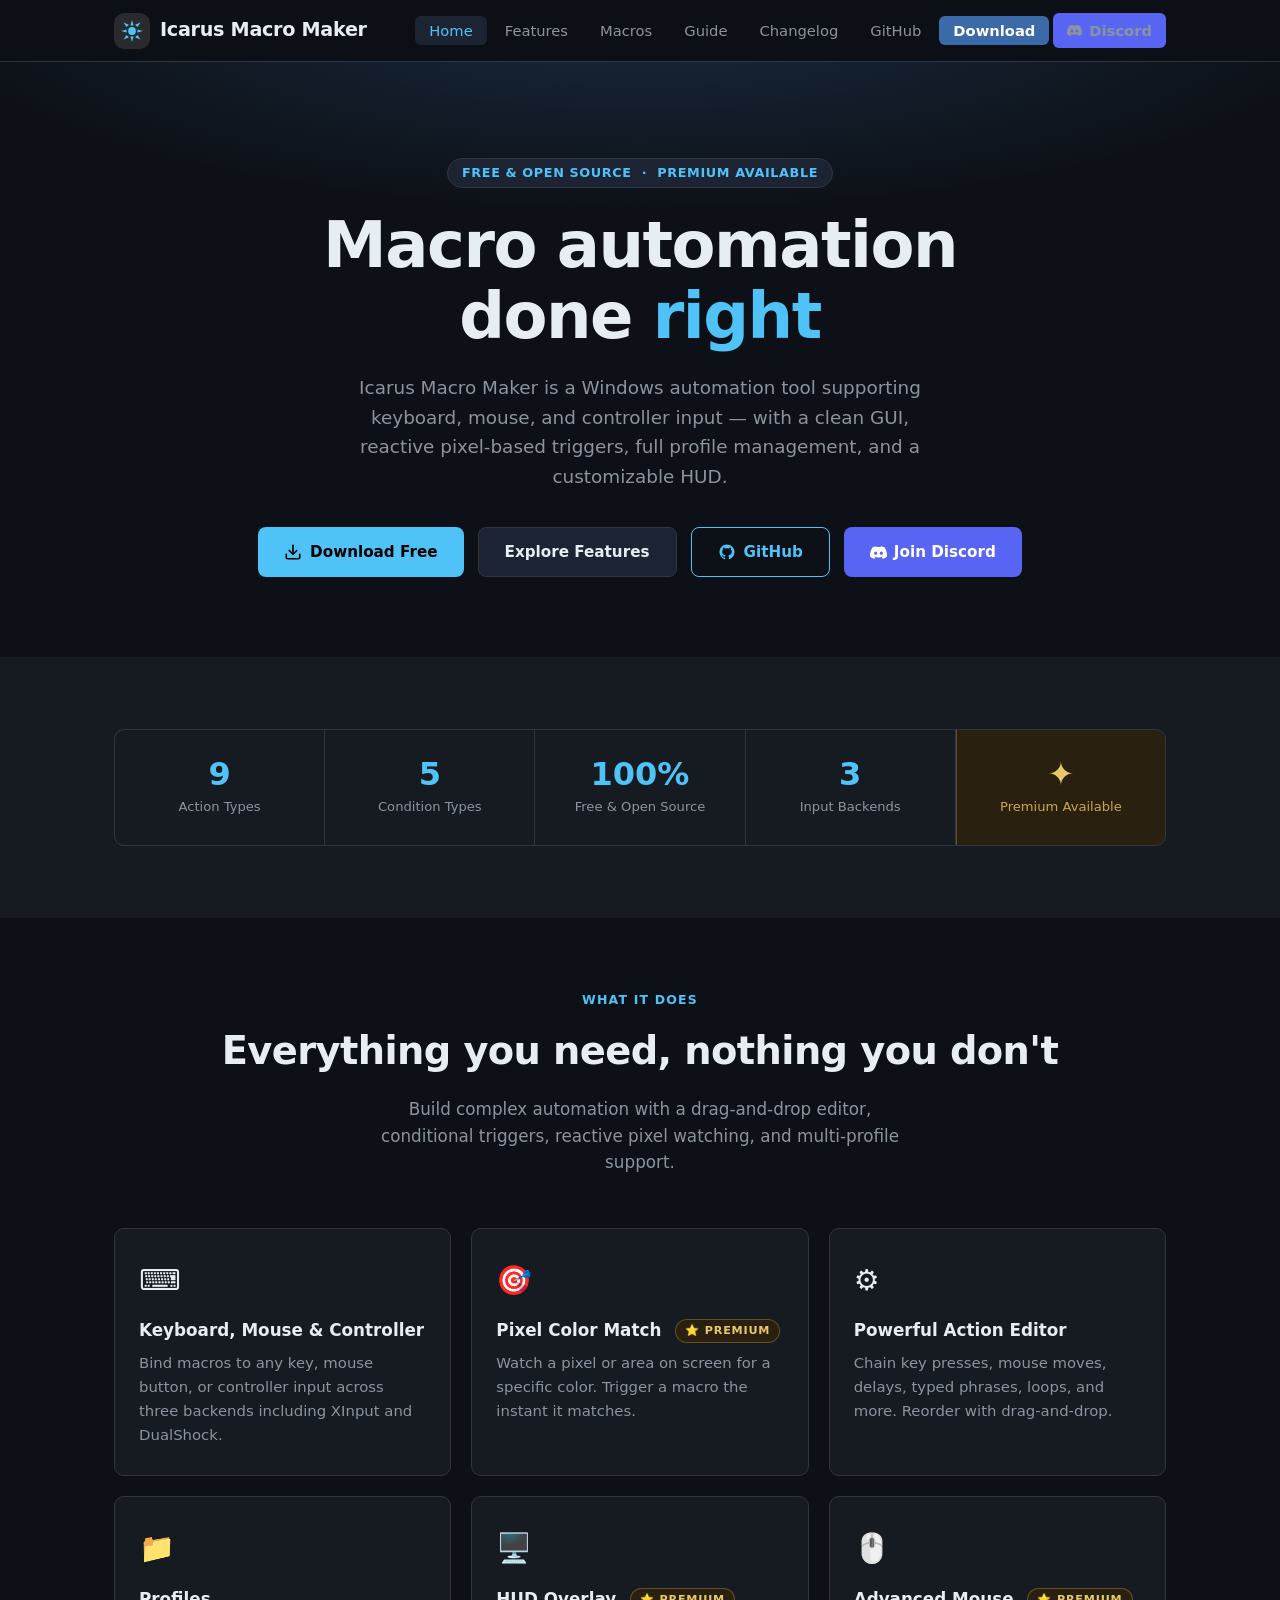
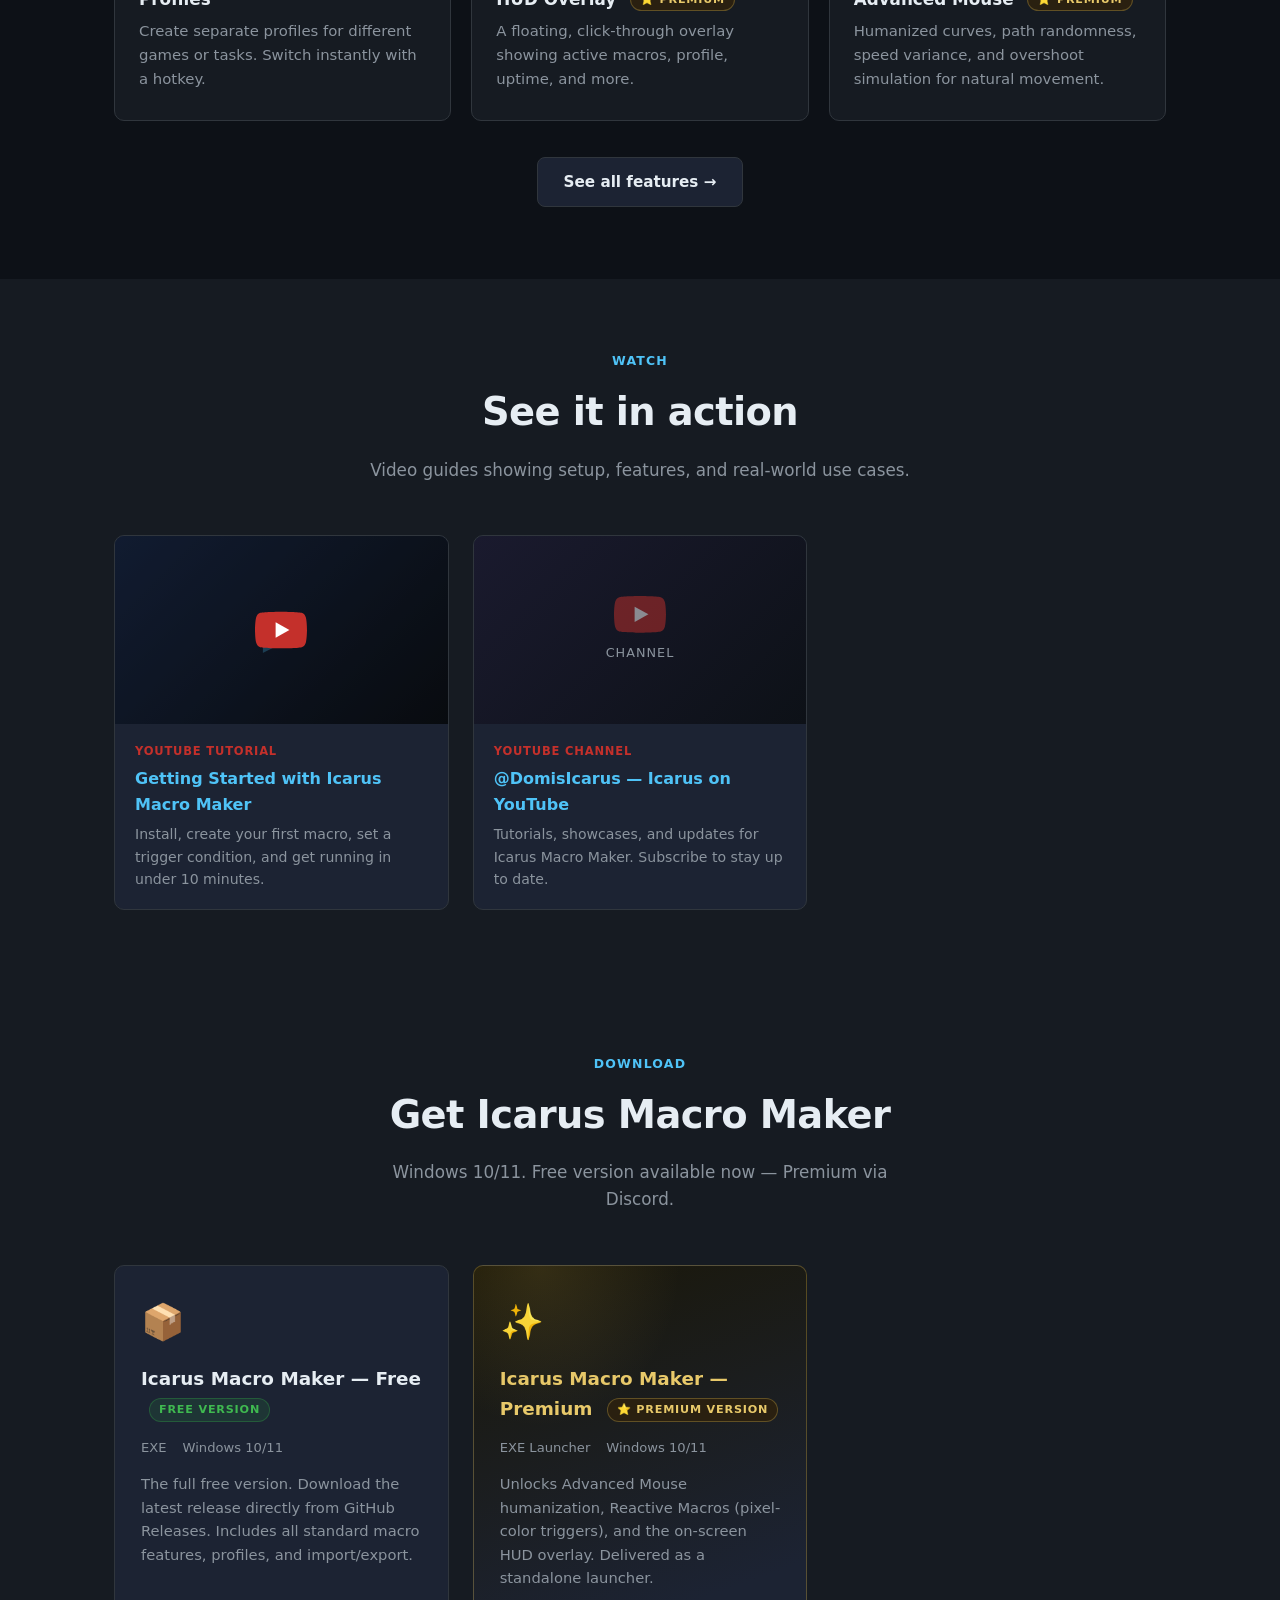
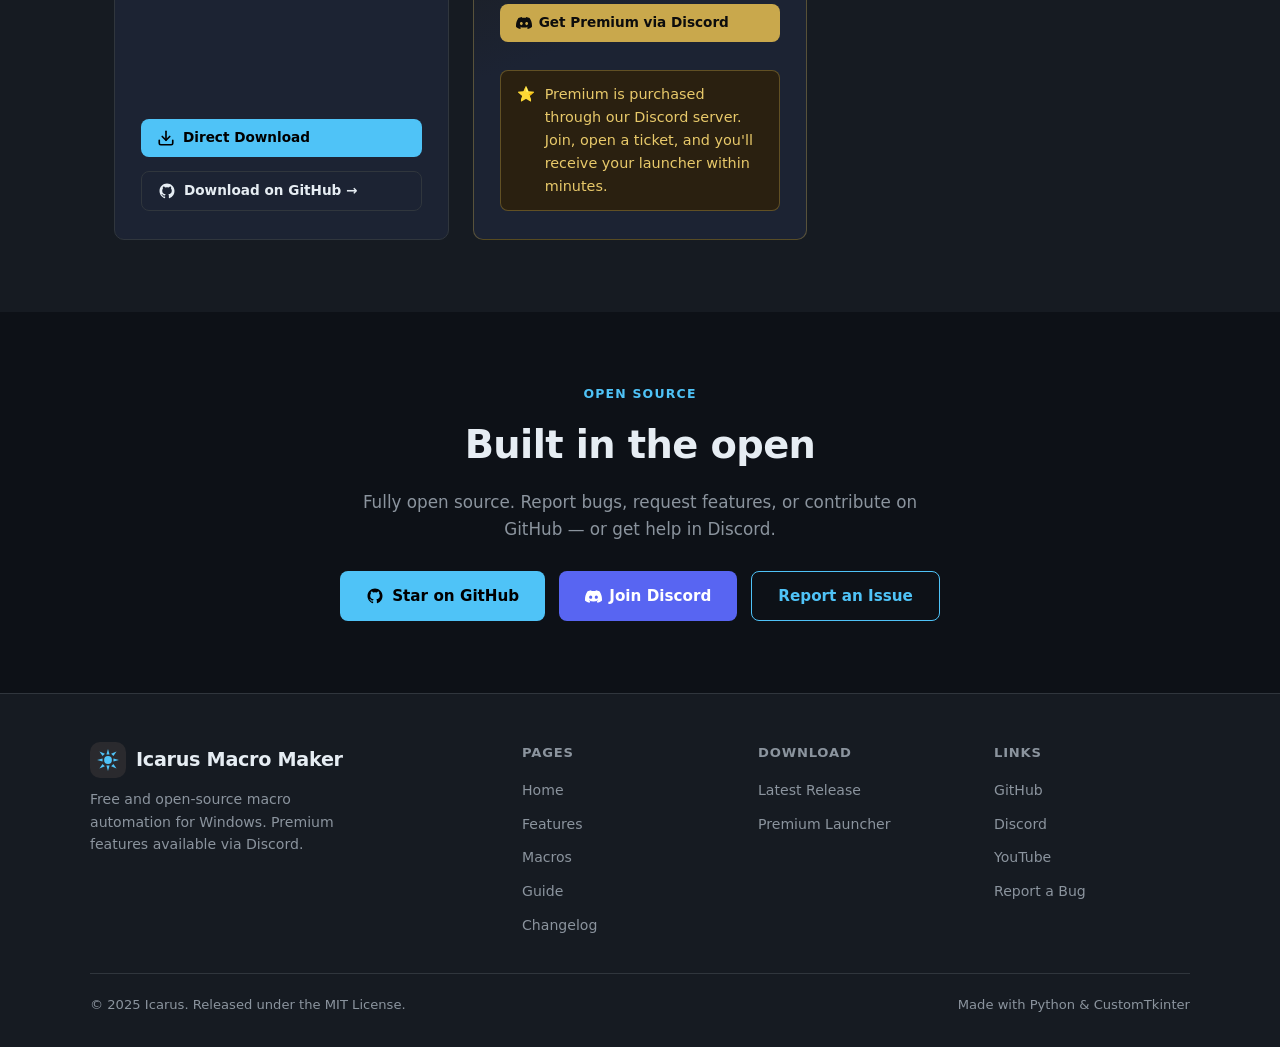
==== commit a7e1ef7b: "Add files via upload" ====
--- a/docs/index.html
+++ b/docs/index.html
@@ -83,86 +83,10 @@
         <div class="yt-card__thumb"><div style="width:100%;height:100%;background:linear-gradient(135deg,#1a2a4a,#0d1117);display:flex;align-items:center;justify-content:center;"><span style="font-size:3rem;opacity:0.4">▶</span></div><div class="yt-card__play"><svg viewBox="0 0 68 48" xmlns="http://www.w3.org/2000/svg"><path d="M66.52 7.74c-.78-2.93-2.49-5.41-5.42-6.19C55.79.13 34 0 34 0S12.21.13 6.9 1.55c-2.93.78-4.63 3.26-5.42 6.19C.06 13.05 0 24 0 24s.06 10.95 1.48 16.26c.78 2.93 2.49 5.41 5.42 6.19C12.21 47.87 34 48 34 48s21.79-.13 27.1-1.55c2.93-.78 4.64-3.26 5.42-6.19C67.94 34.95 68 24 68 24s-.06-10.95-1.48-16.26z" fill="#c4302b"/><path d="M45 24 27 14v20" fill="#fff"/></svg></div></div>
         <div class="yt-card__info"><div class="yt-card__label">YouTube Tutorial</div><div class="yt-card__title">Getting Started with Icarus Macro Maker</div><div class="yt-card__desc">Install, create your first macro, set a trigger condition, and get running in under 10 minutes.</div></div>
       </a>
-      <a href="https://www.youtube.com/watch?v=PLACEHOLDER_VIDEO_2" target="_blank" rel="noopener" class="yt-card" aria-label="Watch: Advanced Features on YouTube">
-        <div class="yt-card__thumb"><div style="width:100%;height:100%;background:linear-gradient(135deg,#1a3a2a,#0d1117);display:flex;align-items:center;justify-content:center;"><span style="font-size:3rem;opacity:0.4">▶</span></div><div class="yt-card__play"><svg viewBox="0 0 68 48" xmlns="http://www.w3.org/2000/svg"><path d="M66.52 7.74c-.78-2.93-2.49-5.41-5.42-6.19C55.79.13 34 0 34 0S12.21.13 6.9 1.55c-2.93.78-4.63 3.26-5.42 6.19C.06 13.05 0 24 0 24s.06 10.95 1.48 16.26c.78 2.93 2.49 5.41 5.42 6.19C12.21 47.87 34 48 34 48s21.79-.13 27.1-1.55c2.93-.78 4.64-3.26 5.42-6.19C67.94 34.95 68 24 68 24s-.06-10.95-1.48-16.26z" fill="#c4302b"/><path d="M45 24 27 14v20" fill="#fff"/></svg></div></div>
-        <div class="yt-card__info"><div class="yt-card__label">YouTube Showcase</div><div class="yt-card__title">Advanced Features: Reactions, Profiles &amp; HUD</div><div class="yt-card__desc">Deep dive into pixel-based reactive macros, multi-profile switching, and the HUD overlay.</div></div>
+      <a href="https://www.youtube.com/@DomisIcarus" target="_blank" rel="noopener" class="yt-card" aria-label="Visit the Icarus YouTube channel">
+        <div class="yt-card__thumb"><div style="width:100%;height:100%;background:linear-gradient(135deg,#1a1a2e,#0d1117);display:flex;flex-direction:column;align-items:center;justify-content:center;gap:10px;"><svg viewBox="0 0 68 48" xmlns="http://www.w3.org/2000/svg" style="width:52px;opacity:0.5"><path d="M66.52 7.74c-.78-2.93-2.49-5.41-5.42-6.19C55.79.13 34 0 34 0S12.21.13 6.9 1.55c-2.93.78-4.63 3.26-5.42 6.19C.06 13.05 0 24 0 24s.06 10.95 1.48 16.26c.78 2.93 2.49 5.41 5.42 6.19C12.21 47.87 34 48 34 48s21.79-.13 27.1-1.55c2.93-.78 4.64-3.26 5.42-6.19C67.94 34.95 68 24 68 24s-.06-10.95-1.48-16.26z" fill="#c4302b"/><path d="M45 24 27 14v20" fill="#fff"/></svg><span style="font-size:0.8rem;color:var(--text-muted);letter-spacing:1px;text-transform:uppercase">Channel</span></div></div>
+        <div class="yt-card__info"><div class="yt-card__label">YouTube Channel</div><div class="yt-card__title">@DomisIcarus — Icarus on YouTube</div><div class="yt-card__desc">Tutorials, showcases, and updates for Icarus Macro Maker. Subscribe to stay up to date.</div></div>
       </a>
-    </div>
-  </div>
-</section>
-
-<!-- ── Interactive Demo ─────────────────────────────────────── -->
-<section class="section" id="demo" aria-labelledby="demo-title">
-  <div class="container">
-    <div class="section__header">
-      <p class="section__eyebrow">Interactive Demo</p>
-      <h2 class="section__title" id="demo-title">See it before you download</h2>
-      <p class="section__desc">Click around the app interface. Toggle Premium to see what unlocks.</p>
-    </div>
-    <div class="tier-toggle" id="demoToggle">
-      <button class="tier-toggle__btn active--free" id="btnFree" onclick="setTier('free')">Free</button>
-      <button class="tier-toggle__btn" id="btnPremium" onclick="setTier('premium')">✦ Premium</button>
-    </div>
-    <div class="app-demo">
-      <div class="app-demo__bar">
-        <div class="app-demo__dot app-demo__dot--red"></div>
-        <div class="app-demo__dot app-demo__dot--yel"></div>
-        <div class="app-demo__dot app-demo__dot--grn"></div>
-        <span class="app-demo__title">Icarus Macro Maker v1.0</span>
-      </div>
-      <div class="app-demo__body">
-        <div class="app-demo__sidebar">
-          <div class="app-demo__logo-row">
-            <div class="app-demo__logo-badge"><svg viewBox="0 0 36 36" fill="none" style="width:20px;height:20px"><circle cx="18" cy="18" r="5" fill="#4FC3F7"/><polygon points="18,4 20,11 16,11" fill="#4FC3F7"/><polygon points="32,18 25,16 25,20" fill="#4FC3F7"/><polygon points="18,32 16,25 20,25" fill="#4FC3F7"/><polygon points="4,18 11,20 11,16" fill="#4FC3F7"/></svg></div>
-            <div><div class="app-demo__logo-text">Icarus</div><div class="app-demo__logo-sub">Macro Maker</div></div>
-          </div>
-          <div class="app-demo__nav-label">NAVIGATION</div>
-          <div class="app-demo__nav-item active" onclick="demoNav(this,'demoFreeMain')">⌨ &nbsp;Macros</div>
-          <div class="app-demo__nav-item premium-nav" id="reactionsNav" onclick="demoNav(this,'demoReactions')">🎨 &nbsp;Reactions<span class="lock-icon">🔒</span></div>
-          <div class="app-demo__nav-item" onclick="demoNav(this,'demoProfiles')">📁 &nbsp;Profiles</div>
-          <div class="app-demo__nav-item" onclick="demoNav(this,'demoSettings')">⚙ &nbsp;Settings</div>
-        </div>
-        <div class="app-demo__content">
-          <!-- FREE / Macros page -->
-          <div id="demoFreeMain">
-            <div style="display:flex;align-items:center;justify-content:space-between;margin-bottom:16px;">
-              <div><div style="font-size:0.65rem;font-weight:700;letter-spacing:1px;text-transform:uppercase;color:var(--accent)">MACROS</div><div style="font-size:1.2rem;font-weight:800;color:var(--text)">Macros</div></div>
-              <span style="background:var(--accent2);color:#fff;font-size:0.75rem;font-weight:600;padding:6px 14px;border-radius:6px;cursor:default">＋ Create Macro</span>
-            </div>
-            <div class="demo-macro-card demo-macro-card--on"><div class="demo-macro-card__dot"></div><div class="demo-macro-card__name">Auto Dodge</div><div class="demo-macro-card__cat">Combat</div><div class="demo-macro-card__toggle"></div></div>
-            <div class="demo-macro-card demo-macro-card--on"><div class="demo-macro-card__dot"></div><div class="demo-macro-card__name">Quick Loot</div><div class="demo-macro-card__cat">Utility</div><div class="demo-macro-card__toggle"></div></div>
-            <div class="demo-macro-card demo-macro-card--off"><div class="demo-macro-card__dot"></div><div class="demo-macro-card__name">Sprint Macro</div><div class="demo-macro-card__cat">Movement</div><div class="demo-macro-card__toggle"></div></div>
-          </div>
-          <!-- Reactions page (premium) -->
-          <div id="demoReactions" style="display:none">
-            <div style="display:flex;align-items:center;justify-content:space-between;margin-bottom:16px;">
-              <div><div style="font-size:0.65rem;font-weight:700;letter-spacing:1px;text-transform:uppercase;color:var(--gold)">REACTIVE MACROS</div><div style="font-size:1.2rem;font-weight:800;color:var(--text)">Reactions</div></div>
-            </div>
-            <div style="background:var(--bg3);border:1px solid var(--gold-border);border-radius:10px;padding:14px 16px;margin-bottom:14px;">
-              <div style="font-size:0.7rem;font-weight:700;text-transform:uppercase;letter-spacing:0.8px;color:var(--gold);margin-bottom:8px">Pixel Color Match Condition</div>
-              <div style="display:flex;gap:16px;font-size:0.82rem;color:var(--text-muted)">
-                <span>Display 1</span><span>X: 960 &nbsp;Y: 540</span><span style="display:inline-block;width:14px;height:14px;background:#E53935;border-radius:3px;vertical-align:middle"></span><span>#E53935 ±10</span>
-              </div>
-            </div>
-            <div class="demo-locked">
-              <div class="demo-locked__icon">🖥️</div>
-              <div class="demo-locked__title">HUD Overlay — Premium</div>
-              <div class="demo-locked__desc">The on-screen overlay is a Premium feature. Get it via Discord.</div>
-            </div>
-          </div>
-          <!-- Profiles page -->
-          <div id="demoProfiles" style="display:none">
-            <div style="margin-bottom:16px;"><div style="font-size:0.65rem;font-weight:700;letter-spacing:1px;text-transform:uppercase;color:var(--accent)">PROFILES</div><div style="font-size:1.2rem;font-weight:800;color:var(--text)">Profiles</div></div>
-            <div style="background:var(--bg3);border:1px solid var(--accent2);border-radius:10px;padding:14px 16px;margin-bottom:10px;display:flex;align-items:center;justify-content:space-between"><span style="font-size:0.95rem;font-weight:700">Default</span><span style="font-size:0.7rem;background:var(--accent2);color:#fff;padding:2px 10px;border-radius:20px">Active</span></div>
-            <div style="background:var(--bg3);border:1px solid var(--border);border-radius:10px;padding:14px 16px;display:flex;align-items:center;justify-content:space-between"><span style="font-size:0.95rem;color:var(--text-muted)">Gaming Profile</span><span style="font-size:0.75rem;color:var(--accent);cursor:default">Activate</span></div>
-          </div>
-          <!-- Settings page -->
-          <div id="demoSettings" style="display:none">
-            <div style="margin-bottom:16px;"><div style="font-size:0.65rem;font-weight:700;letter-spacing:1px;text-transform:uppercase;color:var(--accent)">SETTINGS</div><div style="font-size:1.2rem;font-weight:800;color:var(--text)">Settings</div></div>
-            <div style="background:var(--bg3);border:1px solid var(--border);border-radius:10px;padding:16px;margin-bottom:10px"><div style="font-size:0.8rem;font-weight:700;color:var(--text);margin-bottom:10px">Global Keybinds</div><div style="display:flex;gap:10px"><span style="background:var(--bg2);border:1px solid var(--border);border-radius:6px;padding:5px 12px;font-size:0.75rem;color:var(--text-muted)">Enable All: Not Set</span><span style="background:var(--bg2);border:1px solid var(--border);border-radius:6px;padding:5px 12px;font-size:0.75rem;color:var(--text-muted)">Disable All: Not Set</span></div></div>
-          </div>
-        </div>
-      </div>
     </div>
   </div>
 </section>
@@ -178,14 +102,15 @@
     <div class="download-grid">
       <div class="dl-card">
         <div class="dl-card__icon">📦</div>
-        <div class="dl-card__name">Icarus Macro Maker — Free <span class="badge-free">Free</span></div>
+        <div class="dl-card__name">Icarus Macro Maker — Free <span class="badge-free">Free Version</span></div>
         <div class="dl-card__meta"><span>EXE</span><span>Windows 10/11</span></div>
         <p class="dl-card__desc">The full free version. Download the latest release directly from GitHub Releases. Includes all standard macro features, profiles, and import/export.</p>
+        <a href="releases/IcarusMacroMaker_v1.0.zip" download class="btn btn-primary btn-sm"><svg viewBox="0 0 24 24" fill="none" stroke="currentColor" stroke-width="2.2" stroke-linecap="round" stroke-linejoin="round" aria-hidden="true"><path d="M21 15v4a2 2 0 01-2 2H5a2 2 0 01-2-2v-4"/><polyline points="7 10 12 15 17 10"/><line x1="12" y1="15" x2="12" y2="3"/></svg>Direct Download</a>
         <a href="https://github.com/Dxmpire/IcarusMacroMaker/releases" target="_blank" rel="noopener" class="btn btn-secondary btn-sm"><svg viewBox="0 0 24 24" fill="currentColor" aria-hidden="true"><path d="M12 2C6.477 2 2 6.484 2 12.017c0 4.425 2.865 8.18 6.839 9.504.5.092.682-.217.682-.483 0-.237-.008-.868-.013-1.703-2.782.605-3.369-1.343-3.369-1.343-.454-1.158-1.11-1.466-1.11-1.466-.908-.62.069-.608.069-.608 1.003.07 1.531 1.032 1.531 1.032.892 1.53 2.341 1.088 2.91.832.092-.647.35-1.088.636-1.338-2.22-.253-4.555-1.113-4.555-4.951 0-1.093.39-1.988 1.029-2.688-.103-.253-.446-1.272.098-2.65 0 0 .84-.27 2.75 1.026A9.564 9.564 0 0112 6.844a9.59 9.59 0 012.504.337c1.909-1.296 2.747-1.027 2.747-1.027.546 1.379.202 2.398.1 2.651.64.7 1.028 1.595 1.028 2.688 0 3.848-2.339 4.695-4.566 4.943.359.309.678.92.678 1.855 0 1.338-.012 2.419-.012 2.747 0 .268.18.58.688.482A10.019 10.019 0 0022 12.017C22 6.484 17.522 2 12 2z"/></svg>Download on GitHub →</a>
       </div>
       <div class="dl-card dl-card--premium">
         <div class="dl-card__icon">✨</div>
-        <div class="dl-card__name">Icarus Macro Maker — Premium <span class="badge-premium">⭐ Premium</span></div>
+        <div class="dl-card__name">Icarus Macro Maker — Premium <span class="badge-premium">⭐ Premium Version</span></div>
         <div class="dl-card__meta"><span>EXE Launcher</span><span>Windows 10/11</span></div>
         <p class="dl-card__desc">Unlocks Advanced Mouse humanization, Reactive Macros (pixel-color triggers), and the on-screen HUD overlay. Delivered as a standalone launcher.</p>
         <a href="https://discord.gg/MumWTzUERU" target="_blank" rel="noopener" class="btn btn-gold btn-sm"><svg viewBox="0 0 24 24" fill="currentColor" aria-hidden="true" style="width:16px;height:16px"><path d="M20.317 4.492c-1.53-.69-3.17-1.2-4.885-1.49a.075.075 0 00-.079.036c-.21.375-.444.864-.608 1.25-1.845-.276-3.68-.276-5.487 0-.164-.395-.406-.875-.617-1.25a.077.077 0 00-.079-.036 19.736 19.736 0 00-4.885 1.49.07.07 0 00-.032.027C.533 9.093-.32 13.555.099 17.961a.08.08 0 00.031.055 19.9 19.9 0 005.993 2.98.078.078 0 00.084-.026 13.83 13.83 0 001.226-1.963.074.074 0 00-.041-.104 13.107 13.107 0 01-1.872-.878.075.075 0 01-.008-.125c.126-.093.252-.19.372-.287a.075.075 0 01.078-.01c3.927 1.764 8.18 1.764 12.061 0a.075.075 0 01.079.009c.12.098.245.195.372.288a.075.075 0 01-.006.125c-.598.344-1.22.635-1.873.877a.075.075 0 00-.04.105c.36.687.772 1.341 1.225 1.962a.077.077 0 00.084.028 19.876 19.876 0 006.001-2.981.077.077 0 00.032-.054c.5-5.094-.838-9.52-3.549-13.442a.061.061 0 00-.031-.028zM8.02 15.278c-1.182 0-2.157-1.069-2.157-2.38 0-1.312.955-2.38 2.157-2.38 1.211 0 2.176 1.077 2.157 2.38 0 1.311-.955 2.38-2.157 2.38zm7.975 0c-1.183 0-2.157-1.069-2.157-2.38 0-1.312.955-2.38 2.157-2.38 1.211 0 2.176 1.077 2.157 2.38 0 1.311-.946 2.38-2.157 2.38z"/></svg>Get Premium via Discord</a>
@@ -215,40 +140,12 @@
       <p>Free and open-source macro automation for Windows. Premium features available via Discord.</p>
     </div>
     <div><div class="footer__col-title">Pages</div><ul class="footer__links"><li><a href="index.html">Home</a></li><li><a href="features.html">Features</a></li><li><a href="macros.html">Macros</a></li><li><a href="guide.html">Guide</a></li><li><a href="changelog.html">Changelog</a></li></ul></div>
-    <div><div class="footer__col-title">Download</div><ul class="footer__links"><li><a href="https://github.com/Dxmpire/IcarusMacroMaker/releases" target="_blank" rel="noopener">Free — GitHub Releases</a></li><li><a href="https://discord.gg/MumWTzUERU" target="_blank" rel="noopener">Premium — via Discord</a></li></ul></div>
+    <div><div class="footer__col-title">Download</div><ul class="footer__links"><li><a href="https://github.com/Dxmpire/IcarusMacroMaker/releases" target="_blank" rel="noopener">Latest Release</a></li><li><a href="https://discord.gg/MumWTzUERU" target="_blank" rel="noopener">Premium Launcher</a></li></ul></div>
     <div><div class="footer__col-title">Links</div><ul class="footer__links"><li><a href="https://github.com/Dxmpire/IcarusMacroMaker" target="_blank" rel="noopener">GitHub</a></li><li><a href="https://discord.gg/MumWTzUERU" target="_blank" rel="noopener">Discord</a></li><li><a href="https://www.youtube.com/@DomisIcarus" target="_blank" rel="noopener">YouTube</a></li><li><a href="https://github.com/Dxmpire/IcarusMacroMaker/issues" target="_blank" rel="noopener">Report a Bug</a></li></ul></div>
   </div>
   <div class="footer__bottom"><span>© 2025 Icarus. Released under the MIT License.</span><span>Made with Python &amp; CustomTkinter</span></div>
 </footer>
 
 <script src="js/main.js"></script>
-<script>
-// Demo tier toggle
-function setTier(tier) {
-  var btnF = document.getElementById('btnFree');
-  var btnP = document.getElementById('btnPremium');
-  var reactionsNav = document.getElementById('reactionsNav');
-  if (tier === 'premium') {
-    btnF.className = 'tier-toggle__btn';
-    btnP.className = 'tier-toggle__btn active--premium';
-    if (reactionsNav) { reactionsNav.classList.remove('premium-nav'); reactionsNav.querySelector('.lock-icon').style.display='none'; }
-  } else {
-    btnF.className = 'tier-toggle__btn active--free';
-    btnP.className = 'tier-toggle__btn';
-    if (reactionsNav) { reactionsNav.classList.add('premium-nav'); reactionsNav.querySelector('.lock-icon').style.display=''; }
-  }
-}
-// Demo sidebar nav
-function demoNav(el, panelId) {
-  var rn = document.getElementById('reactionsNav');
-  if (el === rn && rn.classList.contains('premium-nav')) return;
-  document.querySelectorAll('.app-demo__nav-item').forEach(function(n){ n.classList.remove('active'); });
-  el.classList.add('active');
-  var panels = ['demoFreeMain','demoReactions','demoProfiles','demoSettings'];
-  panels.forEach(function(id){ var p = document.getElementById(id); if(p) p.style.display='none'; });
-  var target = document.getElementById(panelId);
-  if (target) target.style.display='block';
-}
-</script>
 </body>
 </html>
